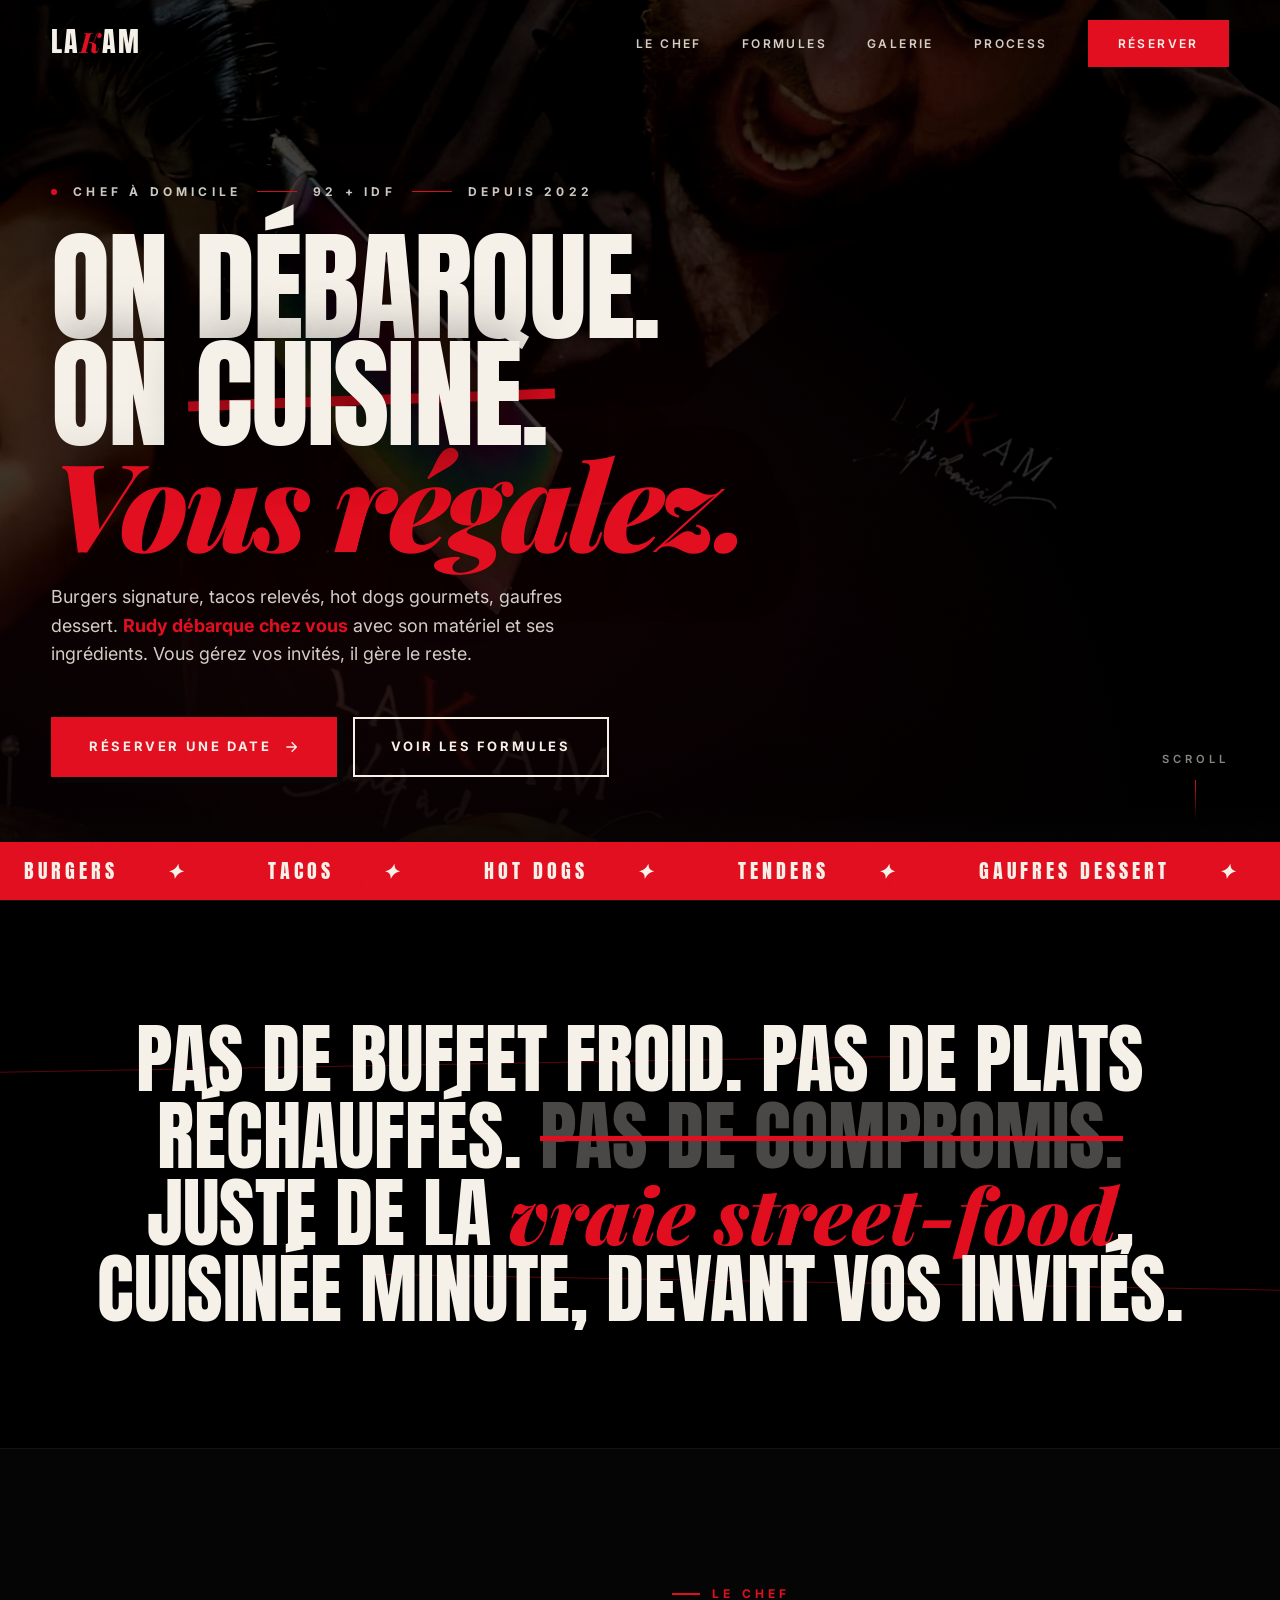
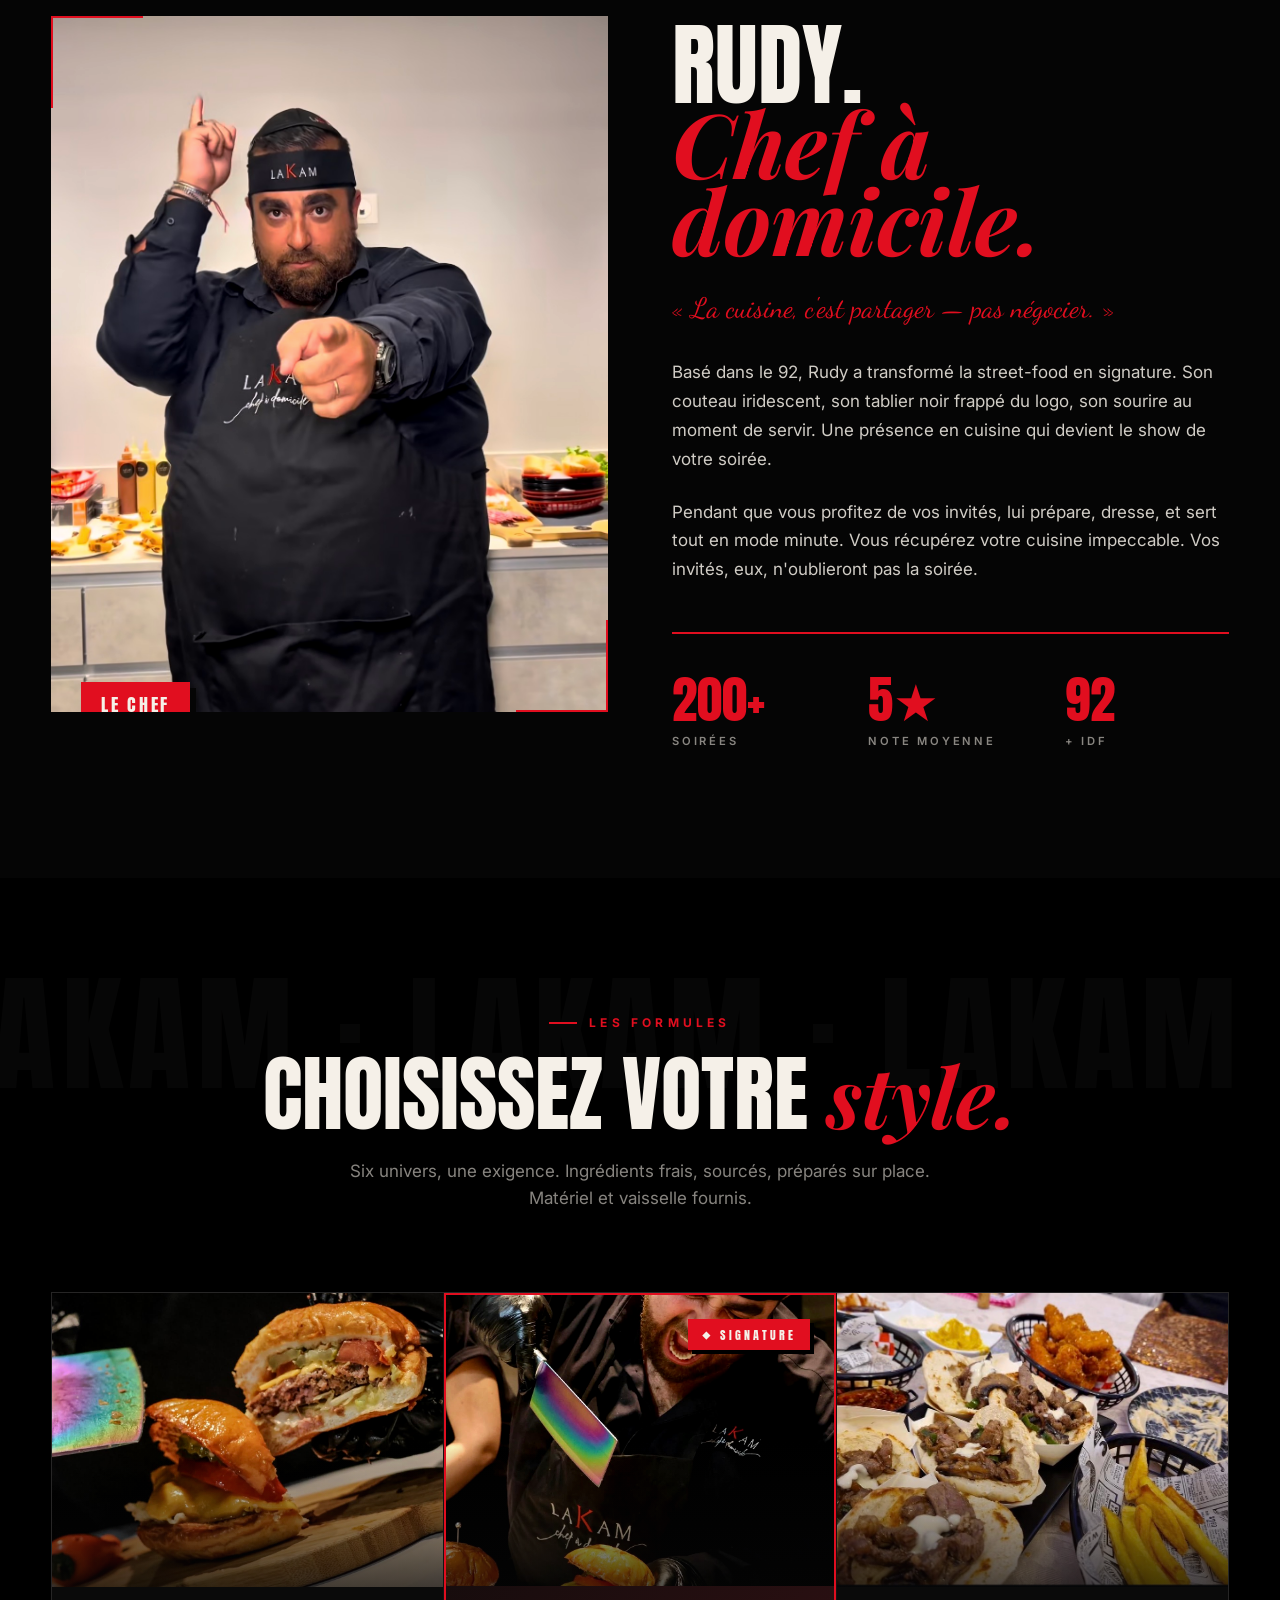
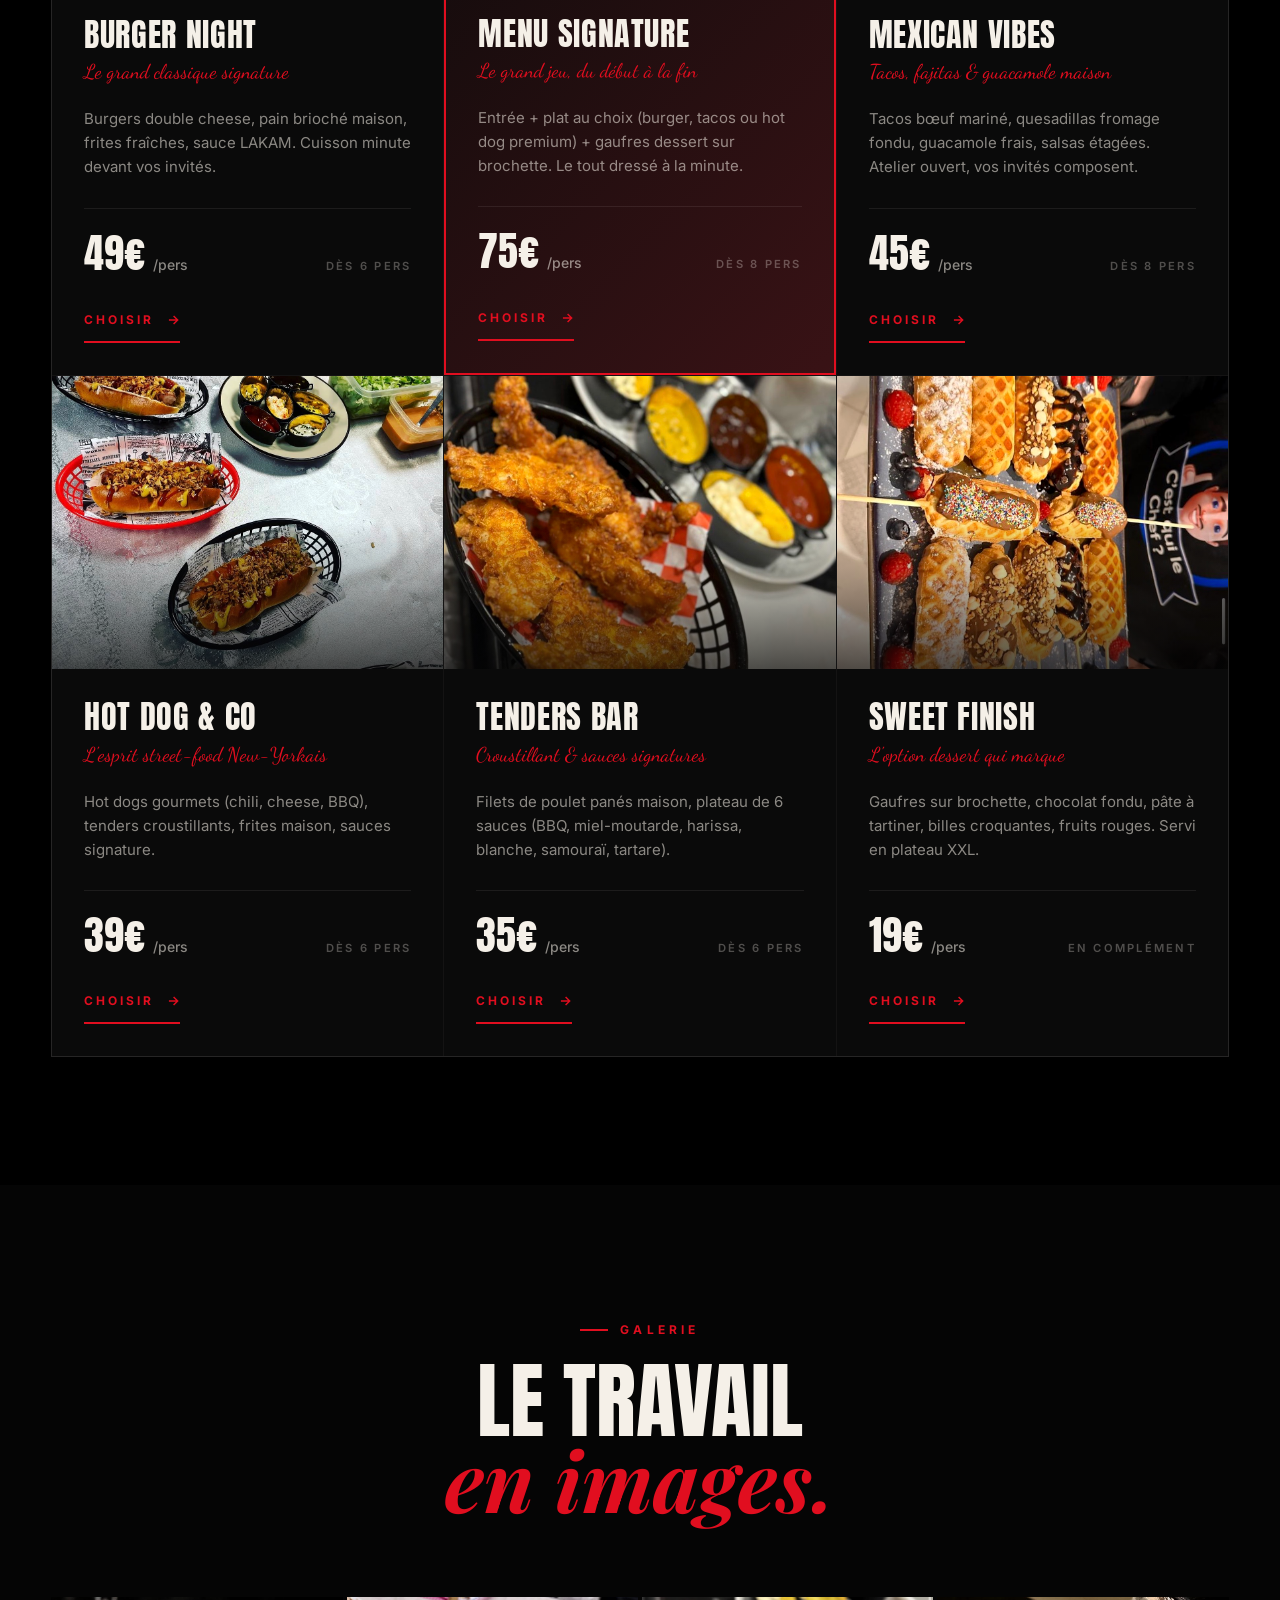
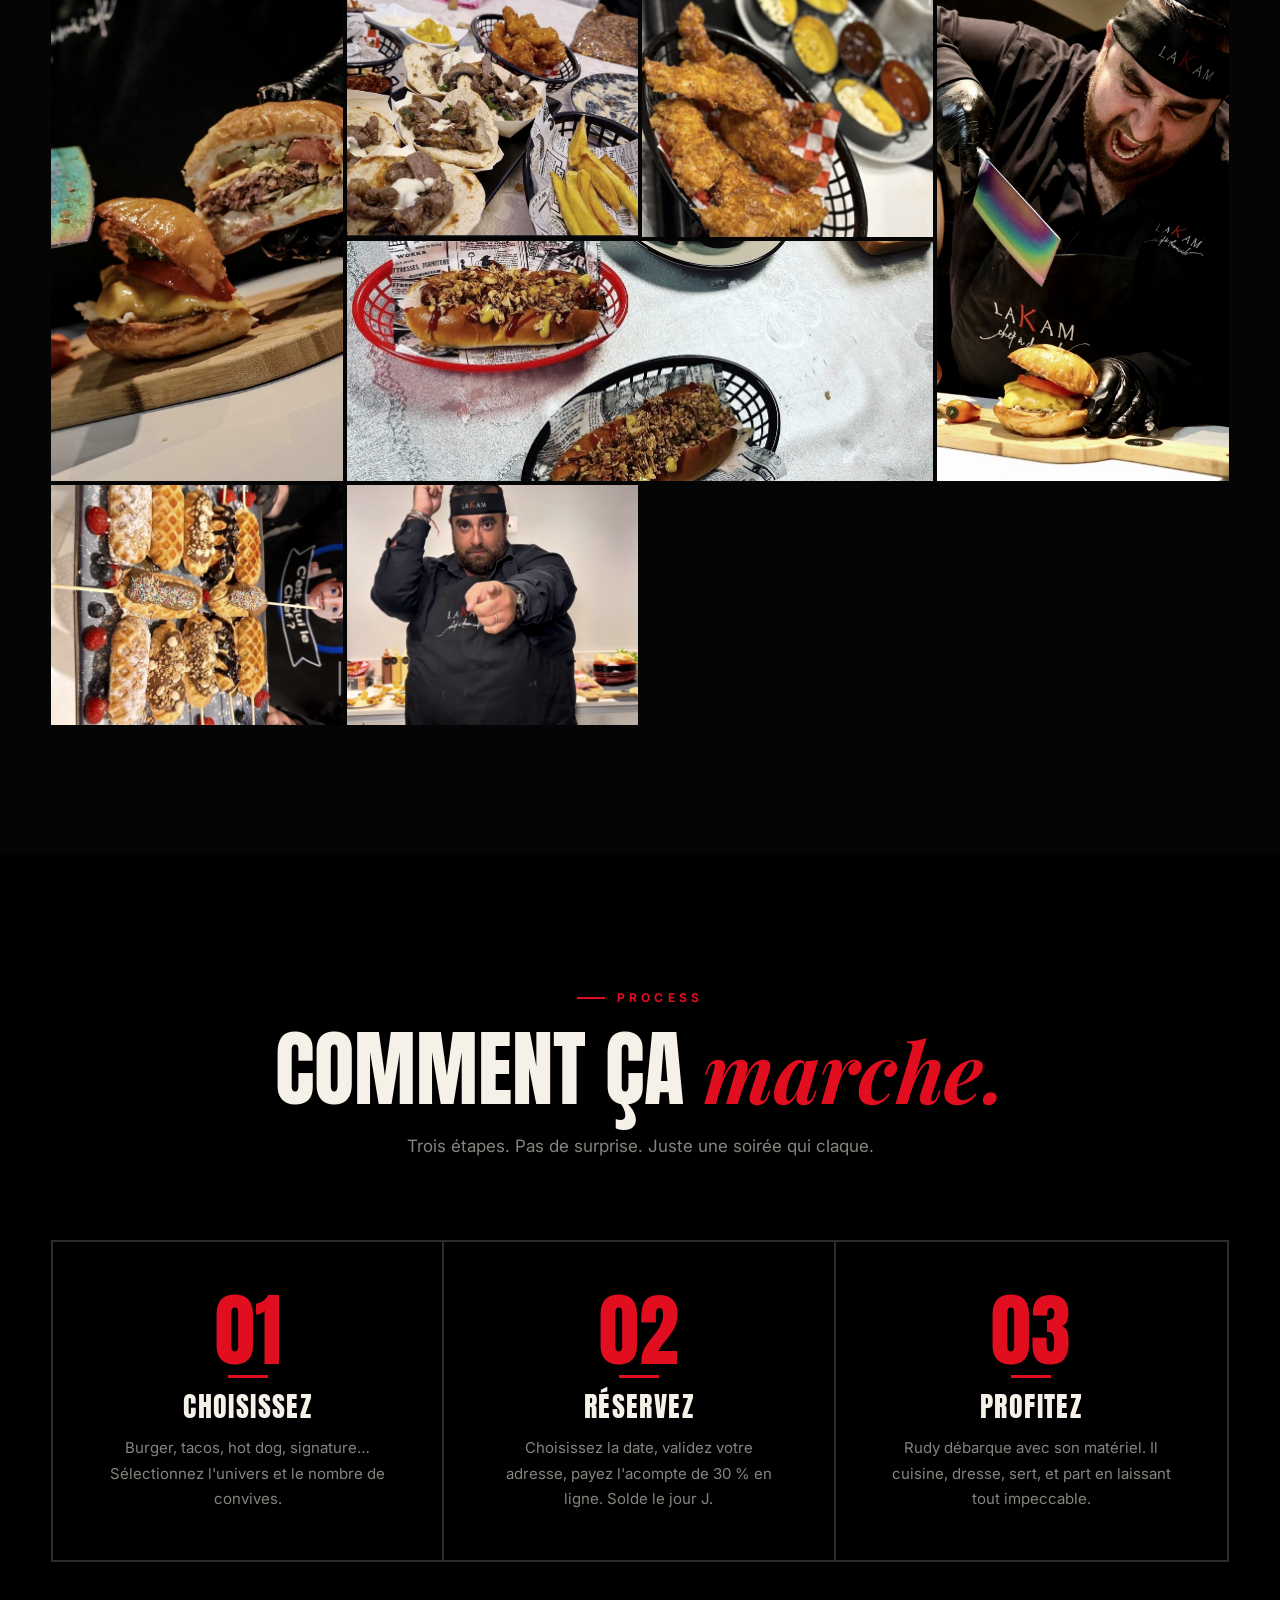
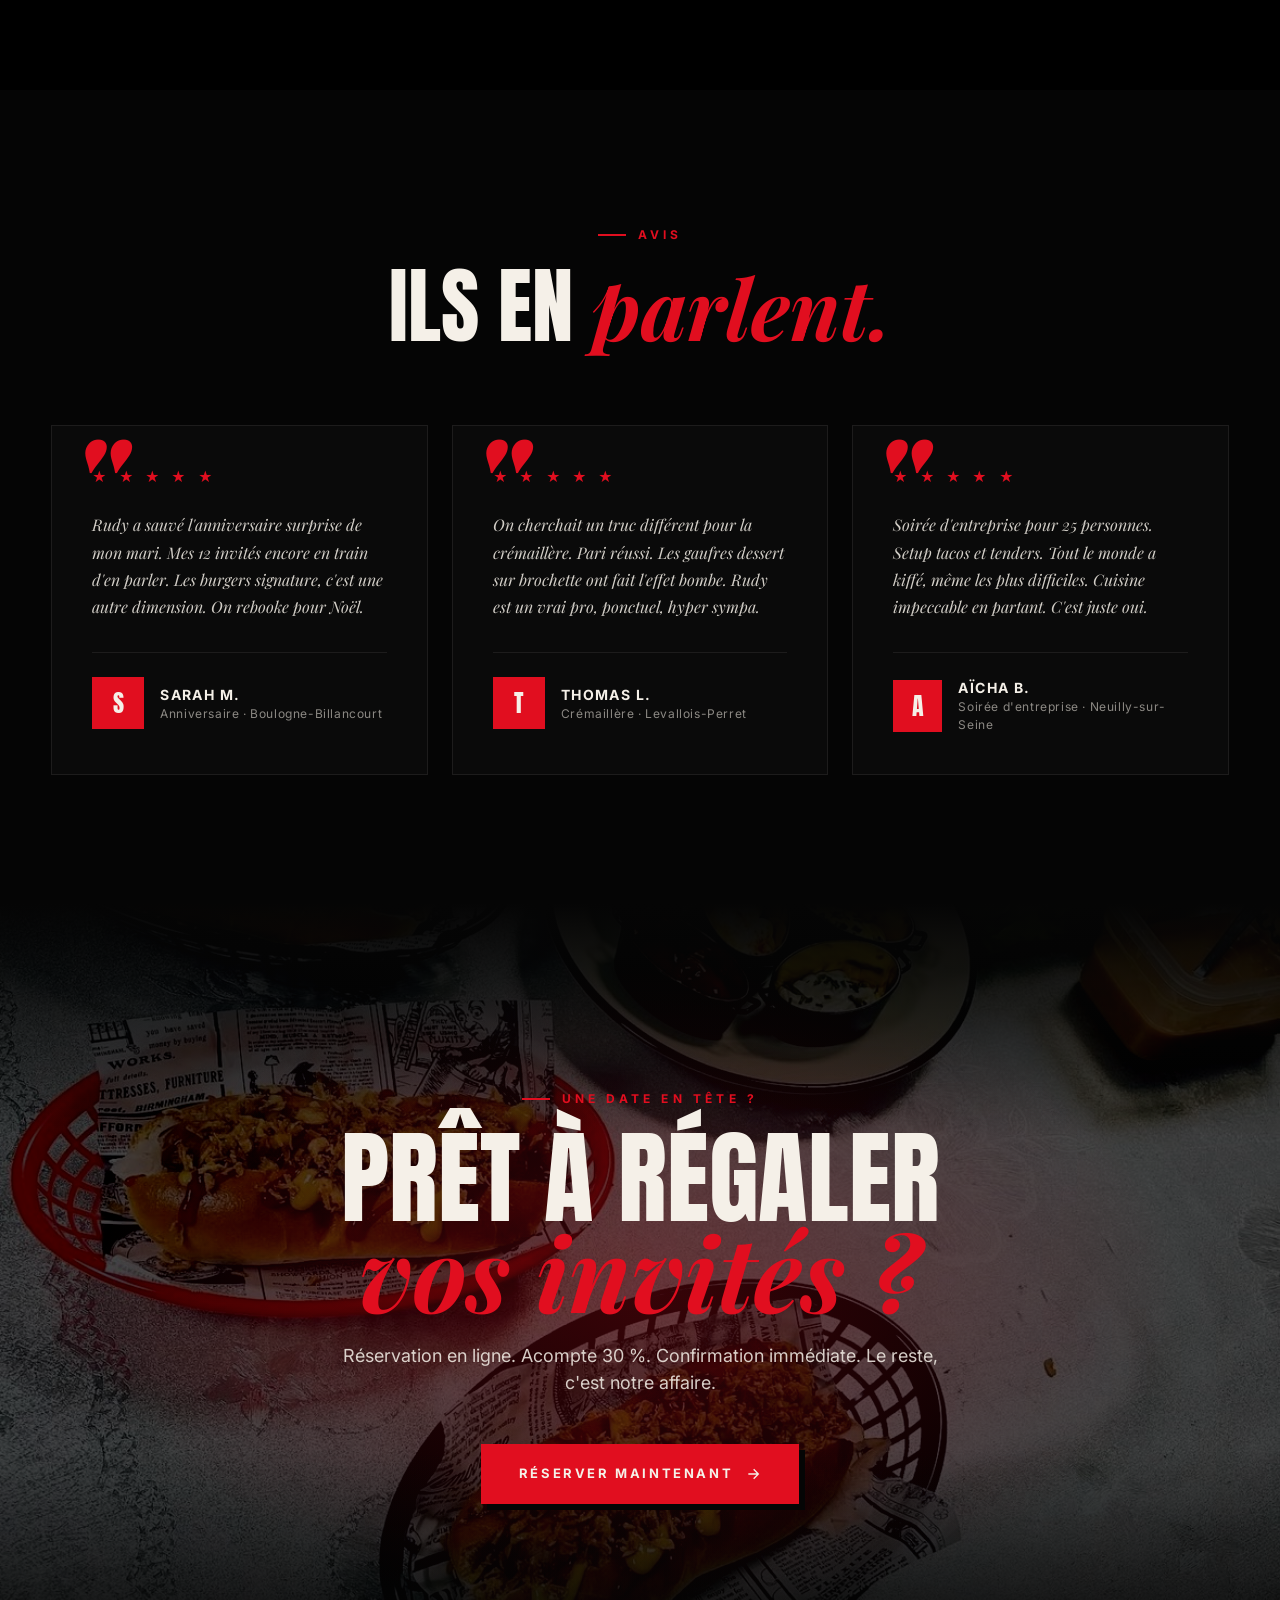
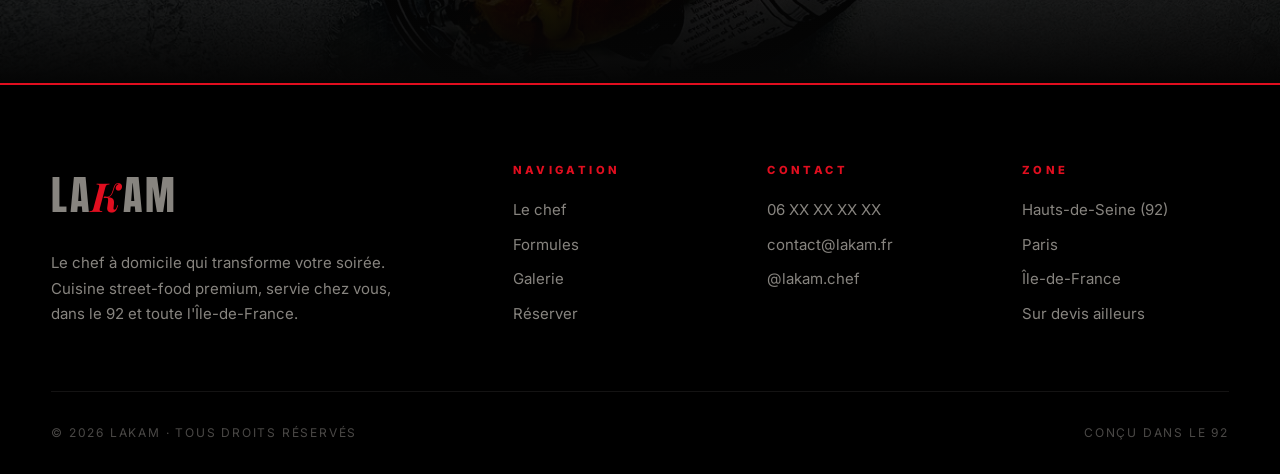
==== index.html @ 091f08a7 "Initial commit: LAKAM site preview" ====
<!DOCTYPE html>
<html lang="fr">
<head>
  <meta charset="UTF-8" />
  <meta name="viewport" content="width=device-width, initial-scale=1.0" />
  <title>LAKAM — Chef à domicile · 92</title>
  <meta name="description" content="LAKAM. Le chef à domicile qui transforme votre soirée. Cuisine street-food premium servie chez vous, dans le 92." />
  <meta property="og:title" content="LAKAM — Chef à domicile" />
  <meta property="og:description" content="Cuisine street-food premium servie chez vous." />
  <meta property="og:image" content="images/chef-action.jpg" />
  <link rel="icon" type="image/jpeg" href="images/logo.jpg" />
  <link rel="stylesheet" href="styles.css" />
</head>
<body>

  <!-- ============ Navbar ============ -->
  <nav class="navbar" id="navbar">
    <div class="container nav-inner">
      <a href="#" class="nav-logo">la<span class="k">K</span>am</a>
      <ul class="nav-links" id="navLinks">
        <li><a href="#about">Le chef</a></li>
        <li><a href="#formules">Formules</a></li>
        <li><a href="#gallery">Galerie</a></li>
        <li><a href="#steps">Process</a></li>
        <li><a href="reserver.html" class="nav-cta">Réserver</a></li>
      </ul>
      <button class="menu-toggle" id="menuToggle" aria-label="Menu">
        <span></span><span></span><span></span>
      </button>
    </div>
  </nav>

  <!-- ============ Hero ============ -->
  <section class="hero">
    <div class="hero-bg">
      <img src="images/chef-action.jpg" alt="Chef Rudy" />
    </div>
    <div class="container">
      <div class="hero-content">
        <div class="hero-meta">
          <span class="dot"></span>
          <span>Chef à domicile</span>
          <span class="hero-meta-divider"></span>
          <span>92 + IDF</span>
          <span class="hero-meta-divider"></span>
          <span>Depuis 2022</span>
        </div>
        <h1>
          <span class="line">On débarque.</span>
          <span class="line">On <span class="strike">cuisine.</span></span>
          <span class="line"><span class="accent">Vous régalez.</span></span>
        </h1>
        <p>Burgers signature, tacos relevés, hot dogs gourmets, gaufres dessert. <strong>Rudy débarque chez vous</strong> avec son matériel et ses ingrédients. Vous gérez vos invités, il gère le reste.</p>
        <div class="hero-ctas">
          <a href="reserver.html" class="btn btn-primary">
            Réserver une date
            <svg viewBox="0 0 24 24" fill="none" stroke="currentColor" stroke-width="2"><path d="M5 12h14M13 5l7 7-7 7"/></svg>
          </a>
          <a href="#formules" class="btn btn-outline">Voir les formules</a>
        </div>
      </div>
    </div>
    <div class="hero-scroll">
      Scroll
      <div class="hero-scroll-line"></div>
    </div>
    <div class="marquee">
      <div class="marquee-track">
        <span>Burgers <span class="star">✦</span></span>
        <span>Tacos <span class="star">✦</span></span>
        <span>Hot Dogs <span class="star">✦</span></span>
        <span>Tenders <span class="star">✦</span></span>
        <span>Gaufres dessert <span class="star">✦</span></span>
        <span>Sur-mesure <span class="star">✦</span></span>
        <span>Burgers <span class="star">✦</span></span>
        <span>Tacos <span class="star">✦</span></span>
        <span>Hot Dogs <span class="star">✦</span></span>
        <span>Tenders <span class="star">✦</span></span>
        <span>Gaufres dessert <span class="star">✦</span></span>
        <span>Sur-mesure <span class="star">✦</span></span>
      </div>
    </div>
  </section>

  <!-- ============ Manifesto ============ -->
  <section class="manifesto">
    <div class="container">
      <p class="manifesto-text reveal">
        Pas de buffet froid. Pas de plats réchauffés. <span class="strike">Pas de compromis.</span><br />
        Juste de la <span class="red">vraie street-food</span>,<br />
        cuisinée minute, devant vos invités.
      </p>
    </div>
  </section>

  <!-- ============ About ============ -->
  <section class="about" id="about">
    <div class="container">
      <div class="about-grid">
        <div class="about-image reveal">
          <img src="images/chef-rudy.jpg" alt="Rudy, chef LAKAM" />
          <div class="about-tag">Le Chef</div>
        </div>
        <div class="about-content reveal reveal-delay-1">
          <span class="eyebrow">Le chef</span>
          <h2>Rudy.<br /><em class="italic">Chef à domicile.</em></h2>
          <span class="about-quote">« La cuisine, c'est partager — pas négocier. »</span>
          <p>Basé dans le 92, Rudy a transformé la street-food en signature. Son couteau iridescent, son tablier noir frappé du logo, son sourire au moment de servir. Une présence en cuisine qui devient le show de votre soirée.</p>
          <p>Pendant que vous profitez de vos invités, lui prépare, dresse, et sert tout en mode minute. Vous récupérez votre cuisine impeccable. Vos invités, eux, n'oublieront pas la soirée.</p>
          <div class="about-stats">
            <div>
              <div class="stat-num">200+</div>
              <div class="stat-label">Soirées</div>
            </div>
            <div>
              <div class="stat-num">5★</div>
              <div class="stat-label">Note moyenne</div>
            </div>
            <div>
              <div class="stat-num">92</div>
              <div class="stat-label">+ IDF</div>
            </div>
          </div>
        </div>
      </div>
    </div>
  </section>

  <!-- ============ Formules ============ -->
  <section class="formules" id="formules">
    <div class="container">
      <div class="formules-header reveal">
        <span class="eyebrow">Les formules</span>
        <h2 class="section-title">Choisissez votre <em class="italic">style.</em></h2>
        <p class="section-subtitle">Six univers, une exigence. Ingrédients frais, sourcés, préparés sur place. Matériel et vaisselle fournis.</p>
      </div>

      <div class="formules-grid">
        <article class="formule-card reveal">
          <div class="formule-image"><img src="images/burger.jpg" alt="Burger Night" /></div>
          <div class="formule-body">
            <h3 class="formule-name">Burger Night</h3>
            <span class="formule-tagline">Le grand classique signature</span>
            <p class="formule-desc">Burgers double cheese, pain brioché maison, frites fraîches, sauce LAKAM. Cuisson minute devant vos invités.</p>
            <div class="formule-meta">
              <div class="formule-price">49€<span>/pers</span></div>
              <div class="formule-min">Dès 6 pers</div>
            </div>
            <a href="reserver.html?formule=burger" class="formule-cta">
              Choisir
              <svg viewBox="0 0 24 24" fill="none" stroke="currentColor" stroke-width="2.5" width="14" height="14"><path d="M5 12h14M13 5l7 7-7 7"/></svg>
            </a>
          </div>
        </article>

        <article class="formule-card featured reveal reveal-delay-1">
          <div class="formule-image"><img src="images/chef-action.jpg" alt="Menu Signature" /></div>
          <div class="formule-body">
            <h3 class="formule-name">Menu Signature</h3>
            <span class="formule-tagline">Le grand jeu, du début à la fin</span>
            <p class="formule-desc">Entrée + plat au choix (burger, tacos ou hot dog premium) + gaufres dessert sur brochette. Le tout dressé à la minute.</p>
            <div class="formule-meta">
              <div class="formule-price">75€<span>/pers</span></div>
              <div class="formule-min">Dès 8 pers</div>
            </div>
            <a href="reserver.html?formule=signature" class="formule-cta">
              Choisir
              <svg viewBox="0 0 24 24" fill="none" stroke="currentColor" stroke-width="2.5" width="14" height="14"><path d="M5 12h14M13 5l7 7-7 7"/></svg>
            </a>
          </div>
        </article>

        <article class="formule-card reveal reveal-delay-2">
          <div class="formule-image"><img src="images/tacos.jpg" alt="Mexican Vibes" /></div>
          <div class="formule-body">
            <h3 class="formule-name">Mexican Vibes</h3>
            <span class="formule-tagline">Tacos, fajitas & guacamole maison</span>
            <p class="formule-desc">Tacos bœuf mariné, quesadillas fromage fondu, guacamole frais, salsas étagées. Atelier ouvert, vos invités composent.</p>
            <div class="formule-meta">
              <div class="formule-price">45€<span>/pers</span></div>
              <div class="formule-min">Dès 8 pers</div>
            </div>
            <a href="reserver.html?formule=mexican" class="formule-cta">
              Choisir
              <svg viewBox="0 0 24 24" fill="none" stroke="currentColor" stroke-width="2.5" width="14" height="14"><path d="M5 12h14M13 5l7 7-7 7"/></svg>
            </a>
          </div>
        </article>

        <article class="formule-card reveal">
          <div class="formule-image"><img src="images/hotdogs.jpg" alt="Hot Dog & Co" /></div>
          <div class="formule-body">
            <h3 class="formule-name">Hot Dog & Co</h3>
            <span class="formule-tagline">L'esprit street-food New-Yorkais</span>
            <p class="formule-desc">Hot dogs gourmets (chili, cheese, BBQ), tenders croustillants, frites maison, sauces signature.</p>
            <div class="formule-meta">
              <div class="formule-price">39€<span>/pers</span></div>
              <div class="formule-min">Dès 6 pers</div>
            </div>
            <a href="reserver.html?formule=hotdog" class="formule-cta">
              Choisir
              <svg viewBox="0 0 24 24" fill="none" stroke="currentColor" stroke-width="2.5" width="14" height="14"><path d="M5 12h14M13 5l7 7-7 7"/></svg>
            </a>
          </div>
        </article>

        <article class="formule-card reveal reveal-delay-1">
          <div class="formule-image"><img src="images/tenders.jpg" alt="Tenders Bar" /></div>
          <div class="formule-body">
            <h3 class="formule-name">Tenders Bar</h3>
            <span class="formule-tagline">Croustillant & sauces signatures</span>
            <p class="formule-desc">Filets de poulet panés maison, plateau de 6 sauces (BBQ, miel-moutarde, harissa, blanche, samouraï, tartare).</p>
            <div class="formule-meta">
              <div class="formule-price">35€<span>/pers</span></div>
              <div class="formule-min">Dès 6 pers</div>
            </div>
            <a href="reserver.html?formule=tenders" class="formule-cta">
              Choisir
              <svg viewBox="0 0 24 24" fill="none" stroke="currentColor" stroke-width="2.5" width="14" height="14"><path d="M5 12h14M13 5l7 7-7 7"/></svg>
            </a>
          </div>
        </article>

        <article class="formule-card reveal reveal-delay-2">
          <div class="formule-image"><img src="images/waffles.jpg" alt="Sweet Finish" /></div>
          <div class="formule-body">
            <h3 class="formule-name">Sweet Finish</h3>
            <span class="formule-tagline">L'option dessert qui marque</span>
            <p class="formule-desc">Gaufres sur brochette, chocolat fondu, pâte à tartiner, billes croquantes, fruits rouges. Servi en plateau XXL.</p>
            <div class="formule-meta">
              <div class="formule-price">19€<span>/pers</span></div>
              <div class="formule-min">En complément</div>
            </div>
            <a href="reserver.html?formule=sweet" class="formule-cta">
              Choisir
              <svg viewBox="0 0 24 24" fill="none" stroke="currentColor" stroke-width="2.5" width="14" height="14"><path d="M5 12h14M13 5l7 7-7 7"/></svg>
            </a>
          </div>
        </article>
      </div>
    </div>
  </section>

  <!-- ============ Gallery ============ -->
  <section class="gallery" id="gallery">
    <div class="container">
      <div class="formules-header reveal">
        <span class="eyebrow">Galerie</span>
        <h2 class="section-title">Le travail<br /><em class="italic">en images.</em></h2>
      </div>

      <div class="gallery-grid">
        <div class="gallery-item tall reveal" data-img="images/burger.jpg">
          <img src="images/burger.jpg" alt="Burger LAKAM" />
        </div>
        <div class="gallery-item reveal reveal-delay-1" data-img="images/tacos.jpg">
          <img src="images/tacos.jpg" alt="Tacos" />
        </div>
        <div class="gallery-item reveal reveal-delay-2" data-img="images/tenders.jpg">
          <img src="images/tenders.jpg" alt="Tenders" />
        </div>
        <div class="gallery-item tall reveal reveal-delay-3" data-img="images/chef-action.jpg">
          <img src="images/chef-action.jpg" alt="Chef en action" />
        </div>
        <div class="gallery-item wide reveal" data-img="images/hotdogs.jpg">
          <img src="images/hotdogs.jpg" alt="Hot dogs" />
        </div>
        <div class="gallery-item reveal reveal-delay-1" data-img="images/waffles.jpg">
          <img src="images/waffles.jpg" alt="Gaufres dessert" />
        </div>
        <div class="gallery-item reveal reveal-delay-2" data-img="images/chef-rudy.jpg">
          <img src="images/chef-rudy.jpg" alt="Rudy" />
        </div>
      </div>
    </div>
  </section>

  <!-- ============ Process ============ -->
  <section class="steps" id="steps">
    <div class="container">
      <div class="formules-header reveal" style="text-align:center;">
        <span class="eyebrow">Process</span>
        <h2 class="section-title">Comment ça <em class="italic">marche.</em></h2>
        <p class="section-subtitle" style="margin-left:auto; margin-right:auto;">Trois étapes. Pas de surprise. Juste une soirée qui claque.</p>
      </div>

      <div class="steps-grid">
        <div class="step reveal">
          <div class="step-num">01</div>
          <h3>Choisissez</h3>
          <p>Burger, tacos, hot dog, signature… Sélectionnez l'univers et le nombre de convives.</p>
        </div>
        <div class="step reveal reveal-delay-1">
          <div class="step-num">02</div>
          <h3>Réservez</h3>
          <p>Choisissez la date, validez votre adresse, payez l'acompte de 30 % en ligne. Solde le jour J.</p>
        </div>
        <div class="step reveal reveal-delay-2">
          <div class="step-num">03</div>
          <h3>Profitez</h3>
          <p>Rudy débarque avec son matériel. Il cuisine, dresse, sert, et part en laissant tout impeccable.</p>
        </div>
      </div>
    </div>
  </section>

  <!-- ============ Testimonials ============ -->
  <section class="testimonials">
    <div class="container">
      <div class="formules-header reveal" style="text-align:center;">
        <span class="eyebrow">Avis</span>
        <h2 class="section-title">Ils en <em class="italic">parlent.</em></h2>
      </div>

      <div class="testimonials-grid">
        <article class="testimonial reveal">
          <div class="testimonial-stars">★ ★ ★ ★ ★</div>
          <p class="testimonial-text">Rudy a sauvé l'anniversaire surprise de mon mari. Mes 12 invités encore en train d'en parler. Les burgers signature, c'est une autre dimension. On rebooke pour Noël.</p>
          <div class="testimonial-author">
            <div class="author-avatar">S</div>
            <div>
              <div class="author-name">Sarah M.</div>
              <div class="author-meta">Anniversaire · Boulogne-Billancourt</div>
            </div>
          </div>
        </article>

        <article class="testimonial reveal reveal-delay-1">
          <div class="testimonial-stars">★ ★ ★ ★ ★</div>
          <p class="testimonial-text">On cherchait un truc différent pour la crémaillère. Pari réussi. Les gaufres dessert sur brochette ont fait l'effet bombe. Rudy est un vrai pro, ponctuel, hyper sympa.</p>
          <div class="testimonial-author">
            <div class="author-avatar">T</div>
            <div>
              <div class="author-name">Thomas L.</div>
              <div class="author-meta">Crémaillère · Levallois-Perret</div>
            </div>
          </div>
        </article>

        <article class="testimonial reveal reveal-delay-2">
          <div class="testimonial-stars">★ ★ ★ ★ ★</div>
          <p class="testimonial-text">Soirée d'entreprise pour 25 personnes. Setup tacos et tenders. Tout le monde a kiffé, même les plus difficiles. Cuisine impeccable en partant. C'est juste oui.</p>
          <div class="testimonial-author">
            <div class="author-avatar">A</div>
            <div>
              <div class="author-name">Aïcha B.</div>
              <div class="author-meta">Soirée d'entreprise · Neuilly-sur-Seine</div>
            </div>
          </div>
        </article>
      </div>
    </div>
  </section>

  <!-- ============ CTA banner ============ -->
  <section class="cta-banner">
    <div class="cta-bg"><img src="images/hotdogs.jpg" alt="" /></div>
    <div class="container cta-content reveal">
      <span class="eyebrow">Une date en tête ?</span>
      <h2>Prêt à régaler<br /><em class="italic">vos invités ?</em></h2>
      <p>Réservation en ligne. Acompte 30 %. Confirmation immédiate. Le reste, c'est notre affaire.</p>
      <a href="reserver.html" class="btn btn-primary">
        Réserver maintenant
        <svg viewBox="0 0 24 24" fill="none" stroke="currentColor" stroke-width="2"><path d="M5 12h14M13 5l7 7-7 7"/></svg>
      </a>
    </div>
  </section>

  <!-- ============ Footer ============ -->
  <footer class="footer" id="contact">
    <div class="container">
      <div class="footer-grid">
        <div class="footer-brand">
          <a href="#" class="nav-logo">la<span class="k">K</span>am</a>
          <p>Le chef à domicile qui transforme votre soirée. Cuisine street-food premium, servie chez vous, dans le 92 et toute l'Île-de-France.</p>
        </div>
        <div>
          <h4>Navigation</h4>
          <ul>
            <li><a href="#about">Le chef</a></li>
            <li><a href="#formules">Formules</a></li>
            <li><a href="#gallery">Galerie</a></li>
            <li><a href="reserver.html">Réserver</a></li>
          </ul>
        </div>
        <div>
          <h4>Contact</h4>
          <ul>
            <li><a href="tel:+33600000000">06 XX XX XX XX</a></li>
            <li><a href="mailto:contact@lakam.fr">contact@lakam.fr</a></li>
            <li><a href="https://instagram.com" target="_blank" rel="noopener">@lakam.chef</a></li>
          </ul>
        </div>
        <div>
          <h4>Zone</h4>
          <ul>
            <li>Hauts-de-Seine (92)</li>
            <li>Paris</li>
            <li>Île-de-France</li>
            <li>Sur devis ailleurs</li>
          </ul>
        </div>
      </div>
      <div class="footer-bottom">
        <div>© 2026 LAKAM · Tous droits réservés</div>
        <div>Conçu dans le 92</div>
      </div>
    </div>
  </footer>

  <div class="lightbox" id="lightbox">
    <button class="lightbox-close" id="lightboxClose" aria-label="Fermer">×</button>
    <img id="lightboxImg" src="" alt="" />
  </div>

  <script src="main.js"></script>
</body>
</html>
---- styles.css ----
/* ============================================
   LAKAM — Chef à domicile
   v2 — Agressive édition
   ============================================ */

@import url('https://fonts.googleapis.com/css2?family=Anton&family=Archivo+Black&family=Playfair+Display:ital,wght@0,400;0,600;0,700;0,900;1,400;1,700&family=Inter:wght@300;400;500;600;700;800&family=Dancing+Script:wght@600;700&display=swap');

:root {
  --black: #050505;
  --black-deep: #000000;
  --black-soft: #0F0F0F;
  --black-card: #0A0A0A;

  --red: #E10E1F;
  --red-bright: #FF1A2E;
  --red-deep: #8E0A14;
  --red-glow: rgba(225, 14, 31, 0.55);

  --white: #F5F0E8;
  --white-soft: rgba(245, 240, 232, 0.85);
  --white-dim: rgba(245, 240, 232, 0.55);
  --white-faint: rgba(245, 240, 232, 0.3);
  --border: rgba(245, 240, 232, 0.08);
  --border-strong: rgba(245, 240, 232, 0.18);

  --font-display: 'Anton', 'Bebas Neue', Impact, sans-serif;
  --font-heavy: 'Archivo Black', sans-serif;
  --font-serif: 'Playfair Display', Georgia, serif;
  --font-sans: 'Inter', -apple-system, BlinkMacSystemFont, sans-serif;
  --font-script: 'Dancing Script', cursive;

  --container: 1440px;
  --section-py: clamp(80px, 10vw, 160px);

  --ease: cubic-bezier(0.22, 1, 0.36, 1);
  --ease-smooth: cubic-bezier(0.65, 0, 0.35, 1);
  --ease-brutal: cubic-bezier(0.85, 0, 0.15, 1);
}

* { margin: 0; padding: 0; box-sizing: border-box; }

html {
  scroll-behavior: smooth;
  -webkit-font-smoothing: antialiased;
  -moz-osx-font-smoothing: grayscale;
}

body {
  font-family: var(--font-sans);
  background: var(--black);
  color: var(--white);
  line-height: 1.5;
  overflow-x: hidden;
  font-weight: 400;
  position: relative;
}

/* ====== Grain texture overlay ====== */
body::before {
  content: '';
  position: fixed;
  inset: 0;
  pointer-events: none;
  z-index: 9998;
  opacity: 0.06;
  mix-blend-mode: overlay;
  background-image: url("data:image/svg+xml,%3Csvg viewBox='0 0 200 200' xmlns='http://www.w3.org/2000/svg'%3E%3Cfilter id='n'%3E%3CfeTurbulence type='fractalNoise' baseFrequency='0.92' numOctaves='3' stitchTiles='stitch'/%3E%3C/filter%3E%3Crect width='100%25' height='100%25' filter='url(%23n)'/%3E%3C/svg%3E");
}

img { max-width: 100%; display: block; }
a { color: inherit; text-decoration: none; }
button { font-family: inherit; cursor: pointer; border: none; background: none; color: inherit; }
input, textarea, select { font-family: inherit; font-size: inherit; }

::selection { background: var(--red); color: var(--white); }

/* ============ Container ============ */
.container {
  width: 100%;
  max-width: var(--container);
  margin: 0 auto;
  padding: 0 clamp(20px, 4vw, 56px);
}

/* ============ Typography ============ */
h1, h2, h3, h4 {
  font-family: var(--font-display);
  font-weight: 400;
  line-height: 0.9;
  letter-spacing: 0;
  text-transform: uppercase;
}

.eyebrow {
  font-family: var(--font-sans);
  font-size: 0.75rem;
  font-weight: 700;
  letter-spacing: 0.35em;
  text-transform: uppercase;
  color: var(--red);
  margin-bottom: 1.5rem;
  display: inline-flex;
  align-items: center;
  gap: 0.75rem;
}

.eyebrow::before {
  content: '';
  width: 28px;
  height: 2px;
  background: var(--red);
}

.script {
  font-family: var(--font-script);
  font-weight: 700;
  font-style: italic;
  text-transform: none;
  letter-spacing: -0.02em;
}

.section-title {
  font-size: clamp(2.75rem, 6.5vw, 6.5rem);
  margin-bottom: 1.5rem;
  font-family: var(--font-display);
  line-height: 0.92;
}

.section-title em.script {
  color: var(--red);
  font-style: italic;
  font-family: var(--font-serif);
  font-weight: 700;
}

.section-subtitle {
  font-size: 1.0625rem;
  color: var(--white-dim);
  max-width: 580px;
  margin-bottom: 4rem;
  line-height: 1.6;
}

.text-red { color: var(--red); }

em.italic {
  font-family: var(--font-serif);
  font-style: italic;
  font-weight: 700;
  color: var(--red);
  text-transform: none;
}

/* ============ Buttons ============ */
.btn {
  display: inline-flex;
  align-items: center;
  justify-content: center;
  gap: 0.75rem;
  padding: 1.15rem 2.25rem;
  font-family: var(--font-sans);
  font-size: 0.8125rem;
  font-weight: 700;
  letter-spacing: 0.2em;
  text-transform: uppercase;
  border-radius: 0;
  transition: all 0.3s var(--ease-brutal);
  position: relative;
  overflow: hidden;
  border: 2px solid transparent;
}

.btn-primary {
  background: var(--red);
  color: var(--white);
  border-color: var(--red);
  box-shadow: 6px 6px 0 var(--black);
}

.btn-primary::before {
  content: '';
  position: absolute;
  inset: 0;
  background: var(--red-bright);
  transform: translateY(100%);
  transition: transform 0.3s var(--ease-brutal);
  z-index: 0;
}

.btn-primary:hover::before { transform: translateY(0); }
.btn-primary > * { position: relative; z-index: 1; }

.btn-primary:hover {
  transform: translate(-2px, -2px);
  box-shadow: 8px 8px 0 var(--red-deep);
}

.btn-outline {
  border-color: var(--white);
  color: var(--white);
  background: transparent;
}

.btn-outline:hover {
  background: var(--white);
  color: var(--black);
}

.btn svg { width: 16px; height: 16px; transition: transform 0.3s var(--ease); }
.btn:hover svg { transform: translateX(6px); }

/* ============ Navbar ============ */
.navbar {
  position: fixed;
  top: 0; left: 0; right: 0;
  z-index: 1000;
  padding: 1.25rem 0;
  transition: all 0.4s var(--ease);
  border-bottom: 1px solid transparent;
}

.navbar.scrolled {
  background: rgba(5, 5, 5, 0.92);
  backdrop-filter: blur(20px);
  padding: 0.875rem 0;
  border-bottom-color: var(--border);
}

.nav-inner {
  display: flex;
  align-items: center;
  justify-content: space-between;
}

.nav-logo {
  font-family: var(--font-display);
  font-size: 1.75rem;
  font-weight: 400;
  letter-spacing: 0.06em;
  text-transform: uppercase;
}

.nav-logo .k { color: var(--red); font-style: italic; font-family: var(--font-serif); font-weight: 700; }

.nav-links {
  display: flex;
  align-items: center;
  gap: 2.5rem;
  list-style: none;
}

.nav-links a {
  font-size: 0.75rem;
  font-weight: 600;
  letter-spacing: 0.2em;
  text-transform: uppercase;
  color: var(--white-soft);
  transition: color 0.2s ease;
  position: relative;
  padding: 0.25rem 0;
}

.nav-links a:hover { color: var(--red); }

.nav-links a:not(.nav-cta)::after {
  content: '';
  position: absolute;
  left: 0;
  bottom: -2px;
  width: 0;
  height: 2px;
  background: var(--red);
  transition: width 0.3s var(--ease-brutal);
}

.nav-links a:not(.nav-cta):hover::after { width: 100%; }

.nav-cta {
  padding: 0.875rem 1.75rem !important;
  background: var(--red);
  color: var(--white) !important;
  font-size: 0.75rem !important;
  letter-spacing: 0.2em;
  border: 2px solid var(--red);
  transition: all 0.3s var(--ease-brutal);
}

.nav-cta:hover {
  background: var(--white);
  color: var(--black) !important;
  border-color: var(--white);
}

.menu-toggle {
  display: none;
  flex-direction: column;
  gap: 5px;
  z-index: 1001;
}

.menu-toggle span {
  width: 28px; height: 2px;
  background: var(--white);
  transition: all 0.3s var(--ease);
}

.menu-toggle.open span:nth-child(1) { transform: rotate(45deg) translate(5px, 5px); }
.menu-toggle.open span:nth-child(2) { opacity: 0; }
.menu-toggle.open span:nth-child(3) { transform: rotate(-45deg) translate(7px, -7px); }

@media (max-width: 900px) {
  .nav-links {
    position: fixed;
    inset: 0;
    background: var(--black-deep);
    flex-direction: column;
    justify-content: center;
    align-items: center;
    gap: 2.5rem;
    transform: translateX(100%);
    transition: transform 0.4s var(--ease-brutal);
  }
  .nav-links.open { transform: translateX(0); }
  .nav-links a { font-size: 1.5rem; font-family: var(--font-display); letter-spacing: 0.1em; }
  .menu-toggle { display: flex; }
  .nav-cta { font-size: 1rem !important; padding: 1rem 2rem !important; }
}

/* ============ Hero ============ */
.hero {
  min-height: 100vh;
  position: relative;
  display: flex;
  align-items: center;
  overflow: hidden;
  padding: 120px 0 60px;
}

.hero-bg {
  position: absolute;
  inset: 0;
  z-index: 0;
}

.hero-bg img {
  width: 100%;
  height: 100%;
  object-fit: cover;
  filter: brightness(0.45) contrast(1.15) saturate(0.9);
  transform: scale(1.05);
  animation: heroZoom 24s ease-in-out infinite alternate;
}

@keyframes heroZoom {
  from { transform: scale(1.05); }
  to   { transform: scale(1.18); }
}

.hero-bg::after {
  content: '';
  position: absolute;
  inset: 0;
  background:
    linear-gradient(180deg, rgba(0,0,0,0.5) 0%, rgba(0,0,0,0.35) 40%, rgba(0,0,0,0.85) 90%, var(--black) 100%),
    radial-gradient(ellipse at 30% 100%, rgba(225, 14, 31, 0.25) 0%, transparent 60%);
}

.hero-content {
  position: relative;
  z-index: 2;
  width: 100%;
}

.hero-meta {
  display: flex;
  align-items: center;
  gap: 1rem;
  font-size: 0.75rem;
  font-weight: 700;
  letter-spacing: 0.35em;
  text-transform: uppercase;
  color: var(--white-soft);
  margin-bottom: 2rem;
}

.hero-meta-divider {
  width: 40px;
  height: 1px;
  background: var(--red);
}

.hero-meta .dot {
  width: 6px; height: 6px;
  background: var(--red);
  border-radius: 50%;
  animation: pulse 1.6s ease-in-out infinite;
}

@keyframes pulse {
  0%, 100% { opacity: 1; box-shadow: 0 0 0 0 var(--red-glow); }
  50% { opacity: 0.5; box-shadow: 0 0 0 8px transparent; }
}

.hero h1 {
  font-size: clamp(3rem, 9.5vw, 9rem);
  line-height: 0.88;
  margin-bottom: 1.75rem;
  font-family: var(--font-display);
  font-weight: 400;
  letter-spacing: -0.015em;
  text-shadow: 0 4px 60px rgba(0,0,0,0.6);
  max-width: 100%;
  overflow-wrap: break-word;
}

.hero h1 .line { display: block; }

.hero h1 .accent {
  color: var(--red);
  font-family: var(--font-serif);
  font-style: italic;
  font-weight: 900;
  letter-spacing: -0.03em;
  text-transform: none;
}

.hero h1 .strike {
  position: relative;
  display: inline-block;
}

.hero h1 .strike::after {
  content: '';
  position: absolute;
  left: -2%;
  right: -2%;
  top: 52%;
  height: clamp(6px, 0.8vw, 14px);
  background: var(--red);
  transform: rotate(-2deg);
  z-index: -1;
}

.hero p {
  font-size: clamp(1rem, 1.4vw, 1.25rem);
  color: var(--white-soft);
  margin-bottom: 3rem;
  max-width: 540px;
  line-height: 1.6;
}

.hero p strong { color: var(--red); font-weight: 700; }

.hero-ctas {
  display: flex;
  gap: 1rem;
  flex-wrap: wrap;
}

/* Marquee */
.marquee {
  position: absolute;
  bottom: 0;
  left: 0;
  right: 0;
  z-index: 3;
  background: var(--red);
  padding: 0.75rem 0;
  border-top: 2px solid var(--red);
  border-bottom: 2px solid var(--red);
  overflow: hidden;
  white-space: nowrap;
}

.marquee-track {
  display: inline-block;
  animation: marqueeScroll 28s linear infinite;
  font-family: var(--font-display);
  font-size: 1.25rem;
  letter-spacing: 0.2em;
  color: var(--white);
  text-transform: uppercase;
}

.marquee-track span {
  margin: 0 1.5rem;
  display: inline-flex;
  align-items: center;
  gap: 1.5rem;
}

.marquee-track .star {
  color: var(--white);
  font-family: var(--font-serif);
  font-style: italic;
  font-weight: 900;
}

@keyframes marqueeScroll {
  from { transform: translateX(0); }
  to   { transform: translateX(-50%); }
}

.hero-scroll {
  position: absolute;
  bottom: 80px;
  right: clamp(20px, 4vw, 56px);
  z-index: 2;
  font-size: 0.7rem;
  letter-spacing: 0.35em;
  text-transform: uppercase;
  color: var(--white-dim);
  display: flex;
  flex-direction: column;
  align-items: center;
  gap: 0.75rem;
  font-weight: 600;
}

.hero-scroll-line {
  width: 1px; height: 40px;
  background: linear-gradient(to bottom, var(--red), transparent);
  animation: scrollPulse 2s ease-in-out infinite;
}

@keyframes scrollPulse {
  0%, 100% { transform: scaleY(1); opacity: 1; }
  50% { transform: scaleY(0.5); opacity: 0.4; }
}

@media (max-width: 700px) {
  .hero-scroll { display: none; }
}

/* ============ Manifesto strip ============ */
.manifesto {
  background: var(--black-deep);
  border-top: 1px solid var(--border);
  border-bottom: 1px solid var(--border);
  padding: clamp(60px, 10vw, 120px) 0;
  position: relative;
  overflow: hidden;
}

.manifesto::before, .manifesto::after {
  content: '';
  position: absolute;
  width: 80%;
  height: 1px;
  background: var(--red);
  opacity: 0.4;
}
.manifesto::before { top: 30%; left: -10%; transform: rotate(-1deg); }
.manifesto::after  { bottom: 30%; right: -10%; transform: rotate(1deg); }

.manifesto-text {
  font-family: var(--font-display);
  font-size: clamp(2rem, 6vw, 5.5rem);
  line-height: 1;
  text-align: center;
  text-transform: uppercase;
  max-width: 1200px;
  margin: 0 auto;
  position: relative;
  z-index: 1;
}

.manifesto-text .red { color: var(--red); font-family: var(--font-serif); font-style: italic; font-weight: 900; text-transform: none; }
.manifesto-text .strike { text-decoration: line-through; text-decoration-color: var(--red); text-decoration-thickness: clamp(3px, 0.4vw, 6px); color: var(--white-faint); }

/* ============ About ============ */
.about {
  padding: var(--section-py) 0;
  position: relative;
}

.about-grid {
  display: grid;
  grid-template-columns: 1fr 1fr;
  gap: clamp(2rem, 5vw, 6rem);
  align-items: center;
}

.about-image {
  position: relative;
  aspect-ratio: 4/5;
  overflow: hidden;
}

.about-image img {
  width: 100%;
  height: 100%;
  object-fit: cover;
  transition: transform 1.2s var(--ease), filter 0.6s ease;
  filter: contrast(1.05) saturate(0.95);
}

.about-image:hover img { transform: scale(1.05); }

.about-image::before {
  content: '';
  position: absolute;
  top: -2px;
  left: -2px;
  width: 90px;
  height: 90px;
  border-top: 4px solid var(--red);
  border-left: 4px solid var(--red);
  z-index: 2;
}

.about-image::after {
  content: '';
  position: absolute;
  bottom: -2px;
  right: -2px;
  width: 90px;
  height: 90px;
  border-bottom: 4px solid var(--red);
  border-right: 4px solid var(--red);
  z-index: 2;
}

.about-tag {
  position: absolute;
  bottom: -16px;
  left: 30px;
  background: var(--red);
  color: var(--white);
  padding: 0.6rem 1.25rem;
  font-family: var(--font-display);
  font-size: 1.125rem;
  letter-spacing: 0.15em;
  text-transform: uppercase;
  z-index: 3;
  box-shadow: 6px 6px 0 var(--black);
}

.about h2 {
  font-size: clamp(3rem, 7vw, 6rem);
  margin-bottom: 2rem;
  line-height: 0.85;
}

.about-quote {
  font-family: var(--font-script);
  font-size: 1.75rem;
  color: var(--red);
  margin-bottom: 2rem;
  display: block;
  line-height: 1.3;
}

.about p {
  color: var(--white-soft);
  margin-bottom: 1.5rem;
  font-size: 1.0625rem;
  line-height: 1.7;
}

.about-stats {
  display: grid;
  grid-template-columns: repeat(3, 1fr);
  gap: 2rem;
  margin-top: 3rem;
  padding-top: 2.5rem;
  border-top: 2px solid var(--red);
}

.stat-num {
  font-family: var(--font-display);
  font-size: clamp(2.25rem, 4vw, 3.25rem);
  color: var(--red);
  line-height: 1;
  margin-bottom: 0.5rem;
  font-weight: 400;
}

.stat-label {
  font-size: 0.7rem;
  letter-spacing: 0.25em;
  text-transform: uppercase;
  color: var(--white-dim);
  font-weight: 600;
}

@media (max-width: 800px) {
  .about-grid { grid-template-columns: 1fr; }
  .about-image { aspect-ratio: 1; max-width: 500px; margin: 0 auto; }
  .about-stats { gap: 1rem; }
}

/* ============ Formules ============ */
.formules {
  padding: var(--section-py) 0;
  background: var(--black-deep);
  position: relative;
}

.formules::before {
  content: 'LAKAM · LAKAM · LAKAM · LAKAM · LAKAM ·';
  position: absolute;
  top: 60px;
  left: -5%;
  right: -5%;
  font-family: var(--font-display);
  font-size: clamp(4rem, 10vw, 9rem);
  color: var(--white);
  opacity: 0.025;
  letter-spacing: 0.05em;
  pointer-events: none;
  white-space: nowrap;
  overflow: hidden;
  text-transform: uppercase;
}

.formules-header {
  text-align: center;
  margin-bottom: 5rem;
  position: relative;
  z-index: 1;
}

.formules-header .section-subtitle {
  margin-left: auto;
  margin-right: auto;
}

.formules-grid {
  display: grid;
  grid-template-columns: repeat(3, 1fr);
  gap: 1px;
  background: var(--border);
  border: 1px solid var(--border);
}

.formule-card {
  position: relative;
  background: var(--black-card);
  overflow: hidden;
  transition: all 0.4s var(--ease-brutal);
  display: flex;
  flex-direction: column;
}

.formule-card:hover {
  background: var(--black-soft);
  transform: scale(1.02);
  z-index: 2;
  box-shadow: 0 0 0 2px var(--red), 0 30px 60px rgba(225, 14, 31, 0.2);
}

.formule-card.featured {
  background: linear-gradient(135deg, var(--black-card) 0%, rgba(225, 14, 31, 0.18) 100%);
  border: 2px solid var(--red);
  z-index: 1;
}

.formule-card.featured::before {
  content: '◆ SIGNATURE';
  position: absolute;
  top: 1.5rem;
  right: 1.5rem;
  background: var(--red);
  color: var(--white);
  padding: 0.4rem 0.85rem;
  font-family: var(--font-display);
  font-size: 0.75rem;
  letter-spacing: 0.25em;
  text-transform: uppercase;
  z-index: 3;
  box-shadow: 4px 4px 0 var(--black-deep);
}

.formule-image {
  aspect-ratio: 4/3;
  overflow: hidden;
  position: relative;
}

.formule-image img {
  width: 100%; height: 100%;
  object-fit: cover;
  transition: transform 0.7s var(--ease), filter 0.5s ease;
  filter: contrast(1.05);
}

.formule-card:hover .formule-image img { transform: scale(1.1); }

.formule-image::after {
  content: '';
  position: absolute;
  inset: 0;
  background: linear-gradient(180deg, transparent 50%, rgba(5,5,5,0.7) 100%);
}

.formule-body {
  padding: 2rem;
  flex: 1;
  display: flex;
  flex-direction: column;
  position: relative;
}

.formule-name {
  font-family: var(--font-display);
  font-size: 2rem;
  font-weight: 400;
  margin-bottom: 0.4rem;
  letter-spacing: 0.02em;
  text-transform: uppercase;
  line-height: 1;
}

.formule-tagline {
  font-family: var(--font-script);
  color: var(--red);
  font-size: 1.25rem;
  margin-bottom: 1.25rem;
}

.formule-desc {
  color: var(--white-dim);
  font-size: 0.9375rem;
  line-height: 1.6;
  margin-bottom: 1.75rem;
  flex: 1;
}

.formule-meta {
  display: flex;
  align-items: baseline;
  justify-content: space-between;
  padding-top: 1.5rem;
  border-top: 1px solid var(--border);
  margin-bottom: 1.5rem;
}

.formule-price {
  font-family: var(--font-display);
  font-size: 2.5rem;
  color: var(--white);
  line-height: 1;
}

.formule-price span {
  font-size: 0.875rem;
  color: var(--white-dim);
  margin-left: 0.5rem;
  font-family: var(--font-sans);
  font-weight: 500;
}

.formule-min {
  font-size: 0.7rem;
  letter-spacing: 0.2em;
  text-transform: uppercase;
  color: var(--white-faint);
  font-weight: 600;
}

.formule-cta {
  display: inline-flex;
  align-items: center;
  gap: 0.75rem;
  font-size: 0.75rem;
  font-weight: 700;
  letter-spacing: 0.25em;
  text-transform: uppercase;
  color: var(--red);
  transition: all 0.3s var(--ease-brutal);
  margin-top: auto;
  padding: 0.75rem 0;
  border-bottom: 2px solid var(--red);
  align-self: flex-start;
}

.formule-cta:hover { gap: 1.25rem; color: var(--white); border-bottom-color: var(--white); }

@media (max-width: 1000px) {
  .formules-grid { grid-template-columns: repeat(2, 1fr); }
}

@media (max-width: 600px) {
  .formules-grid { grid-template-columns: 1fr; }
}

/* ============ Galerie ============ */
.gallery {
  padding: var(--section-py) 0;
}

.gallery-grid {
  display: grid;
  grid-template-columns: repeat(4, 1fr);
  grid-auto-rows: 240px;
  gap: 4px;
}

.gallery-item {
  position: relative;
  overflow: hidden;
  cursor: pointer;
  background: var(--black-card);
}

.gallery-item img {
  width: 100%; height: 100%;
  object-fit: cover;
  transition: transform 0.7s var(--ease), filter 0.5s ease;
  filter: grayscale(0.3) contrast(1.05);
}

.gallery-item:hover img {
  transform: scale(1.08);
  filter: grayscale(0) contrast(1.1) saturate(1.1);
}

.gallery-item::after {
  content: '+';
  position: absolute;
  inset: 0;
  display: flex;
  align-items: center;
  justify-content: center;
  font-family: var(--font-serif);
  font-size: 4rem;
  color: var(--white);
  background: rgba(225, 14, 31, 0.85);
  opacity: 0;
  transition: opacity 0.4s ease;
  font-weight: 300;
}

.gallery-item:hover::after { opacity: 1; }

.gallery-item.tall { grid-row: span 2; }
.gallery-item.wide { grid-column: span 2; }

@media (max-width: 800px) {
  .gallery-grid { grid-template-columns: repeat(2, 1fr); grid-auto-rows: 200px; }
  .gallery-item.wide { grid-column: span 2; }
}

.lightbox {
  position: fixed; inset: 0;
  background: rgba(0, 0, 0, 0.97);
  z-index: 9999;
  display: flex;
  align-items: center;
  justify-content: center;
  opacity: 0;
  visibility: hidden;
  transition: all 0.4s ease;
  padding: 2rem;
}

.lightbox.open { opacity: 1; visibility: visible; }

.lightbox img {
  max-width: 90vw;
  max-height: 85vh;
  object-fit: contain;
  border: 1px solid var(--red);
}

.lightbox-close {
  position: absolute;
  top: 2rem;
  right: 2rem;
  font-size: 2rem;
  color: var(--white);
  width: 56px; height: 56px;
  display: flex;
  align-items: center;
  justify-content: center;
  border: 2px solid var(--white);
  transition: all 0.3s ease;
  background: var(--black);
}

.lightbox-close:hover {
  background: var(--red);
  border-color: var(--red);
  transform: rotate(90deg);
}

/* ============ How it works ============ */
.steps {
  padding: var(--section-py) 0;
  background: var(--black-deep);
  position: relative;
}

.steps-grid {
  display: grid;
  grid-template-columns: repeat(3, 1fr);
  gap: 0;
  margin-top: 4rem;
  position: relative;
  border: 2px solid var(--border-strong);
}

.step {
  text-align: center;
  position: relative;
  z-index: 1;
  padding: 3rem 2rem;
  border-right: 2px solid var(--border-strong);
  transition: background 0.4s var(--ease);
}

.step:last-child { border-right: none; }
.step:hover { background: rgba(225, 14, 31, 0.05); }

.step-num {
  font-family: var(--font-display);
  font-size: 5rem;
  color: var(--red);
  line-height: 1;
  margin-bottom: 1.5rem;
  font-weight: 400;
  display: inline-block;
  position: relative;
}

.step-num::after {
  content: '';
  position: absolute;
  left: 50%;
  bottom: -8px;
  width: 40px;
  height: 3px;
  background: var(--red);
  transform: translateX(-50%);
}

.step h3 {
  font-size: 1.75rem;
  margin-bottom: 1rem;
  font-family: var(--font-display);
  letter-spacing: 0.05em;
}

.step p {
  color: var(--white-dim);
  font-size: 0.9375rem;
  line-height: 1.7;
  max-width: 280px;
  margin: 0 auto;
}

@media (max-width: 800px) {
  .steps-grid { grid-template-columns: 1fr; }
  .step { border-right: none; border-bottom: 2px solid var(--border-strong); }
  .step:last-child { border-bottom: none; }
}

/* ============ Testimonials ============ */
.testimonials {
  padding: var(--section-py) 0;
  position: relative;
}

.testimonials-grid {
  display: grid;
  grid-template-columns: repeat(3, 1fr);
  gap: 1.5rem;
  margin-top: 4rem;
}

.testimonial {
  background: var(--black-card);
  border: 1px solid var(--border);
  padding: 2.5rem;
  position: relative;
  transition: all 0.4s var(--ease-brutal);
}

.testimonial::before {
  content: '"';
  position: absolute;
  top: -10px;
  left: 1rem;
  font-family: var(--font-serif);
  font-size: 8rem;
  color: var(--red);
  line-height: 1;
  font-weight: 900;
  font-style: italic;
}

.testimonial:hover {
  border-color: var(--red);
  transform: translate(-3px, -3px);
  box-shadow: 6px 6px 0 var(--red);
}

.testimonial-stars {
  color: var(--red);
  font-size: 0.875rem;
  letter-spacing: 0.3em;
  margin-bottom: 1.5rem;
  font-weight: 700;
}

.testimonial-text {
  color: var(--white-soft);
  font-size: 1rem;
  line-height: 1.7;
  margin-bottom: 2rem;
  font-family: var(--font-serif);
  font-style: italic;
  position: relative;
  z-index: 1;
}

.testimonial-author {
  display: flex;
  align-items: center;
  gap: 1rem;
  padding-top: 1.5rem;
  border-top: 1px solid var(--border);
}

.author-avatar {
  width: 52px; height: 52px;
  border-radius: 0;
  background: var(--red);
  display: flex;
  align-items: center;
  justify-content: center;
  font-family: var(--font-display);
  font-size: 1.5rem;
  color: var(--white);
}

.author-name {
  font-weight: 700;
  color: var(--white);
  text-transform: uppercase;
  letter-spacing: 0.1em;
  font-size: 0.875rem;
}

.author-meta {
  font-size: 0.75rem;
  color: var(--white-dim);
  letter-spacing: 0.05em;
}

@media (max-width: 900px) {
  .testimonials-grid { grid-template-columns: 1fr; }
}

/* ============ CTA banner ============ */
.cta-banner {
  position: relative;
  padding: clamp(100px, 14vw, 200px) 0;
  text-align: center;
  overflow: hidden;
}

.cta-bg {
  position: absolute;
  inset: 0;
  z-index: 0;
}

.cta-bg img {
  width: 100%; height: 100%;
  object-fit: cover;
  filter: brightness(0.3) contrast(1.1);
}

.cta-bg::after {
  content: '';
  position: absolute;
  inset: 0;
  background:
    linear-gradient(180deg, var(--black) 0%, transparent 30%, transparent 70%, var(--black) 100%),
    radial-gradient(ellipse at center, rgba(225, 14, 31, 0.25) 0%, transparent 60%);
}

.cta-content {
  position: relative;
  z-index: 1;
}

.cta-content h2 {
  font-size: clamp(3rem, 8vw, 7rem);
  margin-bottom: 1.5rem;
  max-width: 1000px;
  margin-left: auto;
  margin-right: auto;
  line-height: 0.9;
}

.cta-content p {
  font-size: 1.125rem;
  color: var(--white-soft);
  max-width: 600px;
  margin: 0 auto 3rem;
}

/* ============ Footer ============ */
.footer {
  background: var(--black-deep);
  border-top: 2px solid var(--red);
  padding: 5rem 0 2rem;
  position: relative;
}

.footer-grid {
  display: grid;
  grid-template-columns: 2fr 1fr 1fr 1fr;
  gap: 3rem;
  margin-bottom: 4rem;
}

.footer-brand .nav-logo {
  display: inline-block;
  margin-bottom: 1.5rem;
  font-size: 2.5rem;
}

.footer-brand p {
  color: var(--white-dim);
  font-size: 0.9375rem;
  line-height: 1.7;
  max-width: 360px;
}

.footer h4 {
  font-family: var(--font-sans);
  font-size: 0.7rem;
  letter-spacing: 0.3em;
  text-transform: uppercase;
  color: var(--red);
  margin-bottom: 1.5rem;
  font-weight: 800;
}

.footer ul {
  list-style: none;
  display: flex;
  flex-direction: column;
  gap: 0.75rem;
}

.footer a, .footer li {
  color: var(--white-dim);
  font-size: 0.9375rem;
  transition: color 0.2s ease;
  display: inline-flex;
  align-items: center;
  gap: 0.5rem;
}

.footer a:hover { color: var(--red); }

.footer-bottom {
  border-top: 1px solid var(--border);
  padding-top: 2rem;
  display: flex;
  justify-content: space-between;
  align-items: center;
  color: var(--white-faint);
  font-size: 0.75rem;
  letter-spacing: 0.15em;
  text-transform: uppercase;
  flex-wrap: wrap;
  gap: 1rem;
}

@media (max-width: 800px) {
  .footer-grid { grid-template-columns: 1fr 1fr; gap: 2rem; }
  .footer-brand { grid-column: span 2; }
}

/* ============ Reveal on scroll ============ */
.reveal {
  opacity: 0;
  transform: translateY(40px);
  transition: opacity 0.9s var(--ease-brutal), transform 0.9s var(--ease-brutal);
}

.reveal.visible { opacity: 1; transform: translateY(0); }
.reveal-delay-1 { transition-delay: 0.1s; }
.reveal-delay-2 { transition-delay: 0.2s; }
.reveal-delay-3 { transition-delay: 0.3s; }

/* ============ Reservation page ============ */
.reserver-page {
  min-height: 100vh;
  padding: 120px 0 80px;
  background: var(--black);
}

.reserver-header {
  text-align: center;
  margin-bottom: 4rem;
}

.reserver-header h1 {
  font-size: clamp(2.5rem, 6vw, 4.5rem);
  margin-bottom: 1rem;
  line-height: 0.9;
}

.reserver-header p {
  color: var(--white-dim);
  letter-spacing: 0.05em;
}

.progress {
  display: flex;
  justify-content: space-between;
  max-width: 720px;
  margin: 0 auto 4rem;
  position: relative;
}

.progress::before {
  content: '';
  position: absolute;
  top: 18px;
  left: 18px;
  right: 18px;
  height: 2px;
  background: var(--border-strong);
  z-index: 0;
}

.progress::after {
  content: '';
  position: absolute;
  top: 18px;
  left: 18px;
  height: 2px;
  background: var(--red);
  z-index: 1;
  width: var(--progress, 0%);
  transition: width 0.5s var(--ease);
}

.progress-step {
  position: relative;
  z-index: 2;
  text-align: center;
  flex: 1;
}

.progress-dot {
  width: 38px; height: 38px;
  background: var(--black);
  border: 2px solid var(--border-strong);
  margin: 0 auto 0.75rem;
  display: flex;
  align-items: center;
  justify-content: center;
  font-family: var(--font-display);
  font-size: 0.9375rem;
  color: var(--white-dim);
  transition: all 0.4s var(--ease-brutal);
}

.progress-step.active .progress-dot {
  border-color: var(--red);
  background: var(--red);
  color: var(--white);
  box-shadow: 0 0 0 4px rgba(225, 14, 31, 0.2);
}

.progress-step.complete .progress-dot {
  background: var(--red);
  border-color: var(--red);
  color: var(--white);
}

.progress-label {
  font-size: 0.7rem;
  letter-spacing: 0.2em;
  text-transform: uppercase;
  color: var(--white-faint);
  transition: color 0.3s ease;
  font-weight: 700;
}

.progress-step.active .progress-label,
.progress-step.complete .progress-label { color: var(--white); }

.wizard {
  max-width: 760px;
  margin: 0 auto;
  background: var(--black-card);
  border: 1px solid var(--border-strong);
  padding: clamp(2rem, 5vw, 3.5rem);
  position: relative;
}

.wizard::before {
  content: '';
  position: absolute;
  top: -1px; left: -1px; right: -1px;
  height: 4px;
  background: var(--red);
}

.step-panel {
  display: none;
  animation: fadeUp 0.5s var(--ease-brutal);
}

.step-panel.active { display: block; }

@keyframes fadeUp {
  from { opacity: 0; transform: translateY(20px); }
  to { opacity: 1; transform: translateY(0); }
}

.step-panel h2 {
  font-size: 2rem;
  margin-bottom: 0.5rem;
  letter-spacing: 0.02em;
}

.step-panel > p {
  color: var(--white-dim);
  margin-bottom: 2.5rem;
  font-size: 0.9375rem;
}

.formule-options {
  display: grid;
  grid-template-columns: 1fr 1fr;
  gap: 0.75rem;
  margin-bottom: 2rem;
}

.formule-option {
  position: relative;
  border: 2px solid var(--border-strong);
  padding: 1.25rem;
  cursor: pointer;
  transition: all 0.3s var(--ease-brutal);
  display: flex;
  align-items: center;
  gap: 1rem;
  background: var(--black);
}

.formule-option:hover { border-color: var(--white); }

.formule-option.selected {
  border-color: var(--red);
  background: rgba(225, 14, 31, 0.08);
}

.formule-option.selected::before {
  content: '✓';
  position: absolute;
  top: 8px; right: 12px;
  color: var(--red);
  font-weight: 900;
}

.formule-option input { display: none; }

.formule-option-img {
  width: 64px; height: 64px;
  flex-shrink: 0;
  overflow: hidden;
}

.formule-option-img img {
  width: 100%; height: 100%;
  object-fit: cover;
}

.formule-option-body { flex: 1; }
.formule-option-name { font-weight: 700; margin-bottom: 0.25rem; text-transform: uppercase; letter-spacing: 0.05em; font-size: 0.9375rem; }
.formule-option-price { font-size: 0.8125rem; color: var(--red); font-weight: 600; letter-spacing: 0.05em; }

@media (max-width: 600px) {
  .formule-options { grid-template-columns: 1fr; }
}

.field { margin-bottom: 1.5rem; }
.field-row { display: grid; grid-template-columns: 1fr 1fr; gap: 1rem; }

@media (max-width: 600px) {
  .field-row { grid-template-columns: 1fr; }
}

label {
  display: block;
  font-size: 0.7rem;
  letter-spacing: 0.2em;
  text-transform: uppercase;
  color: var(--white-dim);
  margin-bottom: 0.6rem;
  font-weight: 700;
}

input[type="text"], input[type="email"], input[type="tel"], input[type="number"], input[type="date"], textarea, select {
  width: 100%;
  padding: 0.95rem 1rem;
  background: var(--black);
  border: 2px solid var(--border-strong);
  color: var(--white);
  font-size: 0.9375rem;
  border-radius: 0;
  transition: border-color 0.3s ease;
  font-family: var(--font-sans);
}

input:focus, textarea:focus, select:focus {
  outline: none;
  border-color: var(--red);
  box-shadow: 0 0 0 1px var(--red);
}

input::placeholder, textarea::placeholder { color: var(--white-faint); }

input[type="date"]::-webkit-calendar-picker-indicator {
  filter: invert(1) opacity(0.6);
  cursor: pointer;
}

textarea { resize: vertical; min-height: 100px; }

.wizard-nav {
  display: flex;
  justify-content: space-between;
  margin-top: 2.5rem;
  padding-top: 2rem;
  border-top: 2px solid var(--border-strong);
  gap: 1rem;
}

.wizard-nav .btn { flex: 1; max-width: 240px; }
.wizard-nav .btn-back { max-width: 140px; }

.recap {
  background: var(--black);
  border: 2px solid var(--border-strong);
  padding: 1.5rem;
  margin-bottom: 2rem;
  position: relative;
}

.recap::before {
  content: '';
  position: absolute;
  top: -2px; left: -2px; right: -2px;
  height: 4px;
  background: var(--red);
}

.recap-row {
  display: flex;
  justify-content: space-between;
  padding: 0.75rem 0;
  border-bottom: 1px solid var(--border);
  font-size: 0.9375rem;
}

.recap-row:last-child { border-bottom: none; }

.recap-row .label {
  color: var(--white-dim);
  text-transform: none;
  letter-spacing: 0;
  font-size: 0.9375rem;
  margin-bottom: 0;
  font-weight: 400;
}

.recap-row .value { color: var(--white); font-weight: 600; }

.recap-total {
  display: flex;
  justify-content: space-between;
  align-items: baseline;
  padding: 1.25rem 0;
  border-top: 2px solid var(--white);
  margin-top: 0.5rem;
}

.recap-total .label {
  font-size: 1rem;
  color: var(--white);
  font-weight: 700;
  letter-spacing: 0.1em;
  text-transform: uppercase;
}

.recap-total .value {
  font-family: var(--font-display);
  font-size: 2.5rem;
  color: var(--red);
}

.deposit-note {
  background: rgba(225, 14, 31, 0.08);
  border: 2px solid var(--red);
  padding: 1rem 1.25rem;
  margin-bottom: 2rem;
  font-size: 0.875rem;
  color: var(--white-soft);
  display: flex;
  align-items: center;
  gap: 0.75rem;
}

.deposit-note strong { color: var(--red); font-family: var(--font-display); font-size: 1rem; letter-spacing: 0.1em; }

.card-form {
  background: var(--black);
  border: 2px solid var(--border-strong);
  padding: 1.5rem;
  margin-bottom: 1.5rem;
}

.card-form-header {
  display: flex;
  justify-content: space-between;
  align-items: center;
  margin-bottom: 1.5rem;
  padding-bottom: 1rem;
  border-bottom: 1px solid var(--border);
}

.card-form-title {
  font-size: 0.75rem;
  letter-spacing: 0.2em;
  text-transform: uppercase;
  color: var(--red);
  font-weight: 800;
}

.card-brands {
  display: flex;
  gap: 0.5rem;
  font-size: 0.625rem;
  color: var(--white-faint);
  letter-spacing: 0.15em;
  font-weight: 700;
}

.secure-note {
  text-align: center;
  font-size: 0.7rem;
  color: var(--white-faint);
  letter-spacing: 0.2em;
  text-transform: uppercase;
  margin-top: 1.5rem;
  font-weight: 600;
}

.secure-note span { color: var(--red); }

/* Confirmation */
.confirmation {
  text-align: center;
  padding: 6rem 0;
  max-width: 640px;
  margin: 0 auto;
}

.confirmation-icon {
  width: 110px; height: 110px;
  margin: 0 auto 2.5rem;
  background: var(--red);
  display: flex;
  align-items: center;
  justify-content: center;
  animation: bounceIn 0.7s var(--ease-brutal);
  box-shadow: 0 0 0 4px var(--black), 0 0 0 6px var(--red);
}

.confirmation-icon svg {
  width: 56px; height: 56px;
  stroke: var(--white);
}

@keyframes bounceIn {
  0% { transform: scale(0); opacity: 0; }
  60% { transform: scale(1.15); }
  100% { transform: scale(1); opacity: 1; }
}

.confirmation h1 {
  font-size: clamp(2.5rem, 6vw, 4rem);
  margin-bottom: 1.5rem;
  line-height: 0.9;
}

.confirmation p {
  color: var(--white-dim);
  font-size: 1.0625rem;
  margin-bottom: 2.5rem;
  line-height: 1.7;
}

.confirmation .script {
  font-size: 2rem;
  color: var(--red);
  margin-bottom: 1.5rem;
  display: block;
}

.error-msg { color: var(--red); font-size: 0.8125rem; margin-top: 0.5rem; font-weight: 600; }
input.error, textarea.error, select.error { border-color: var(--red); }
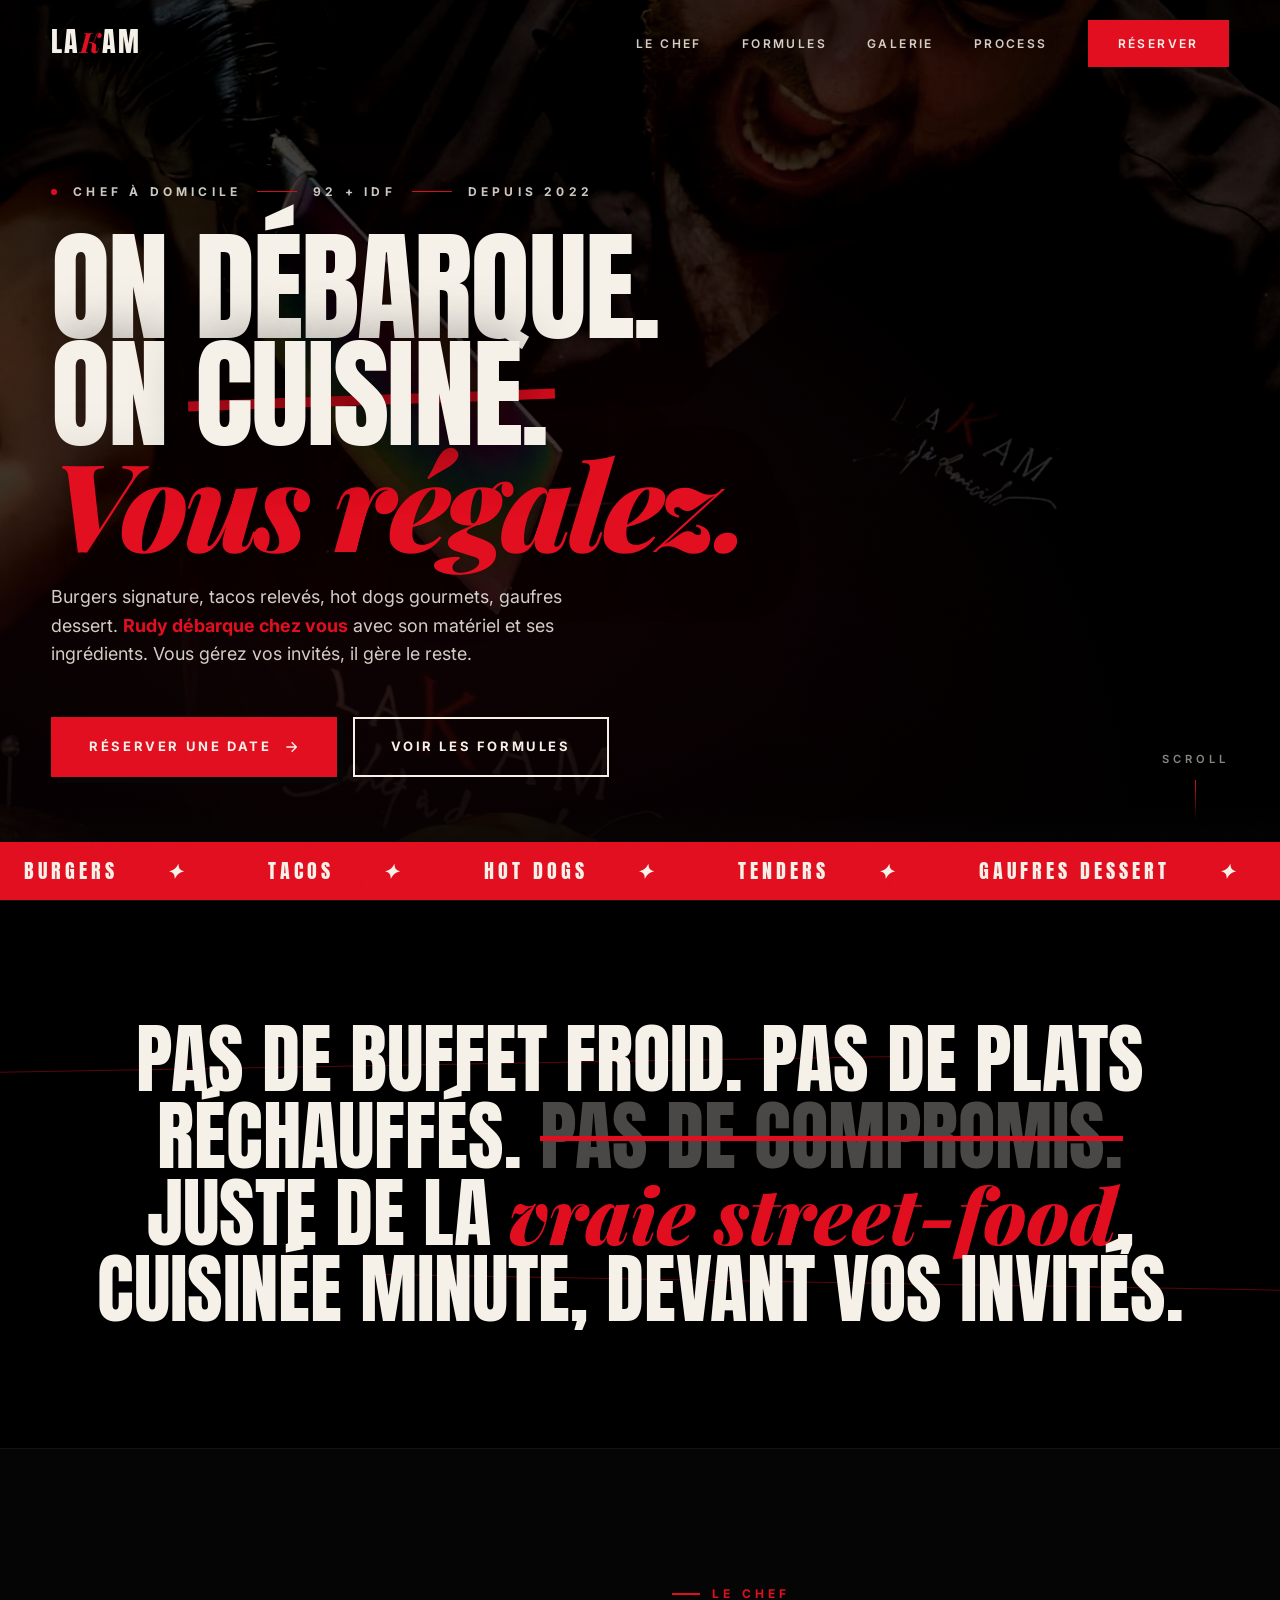
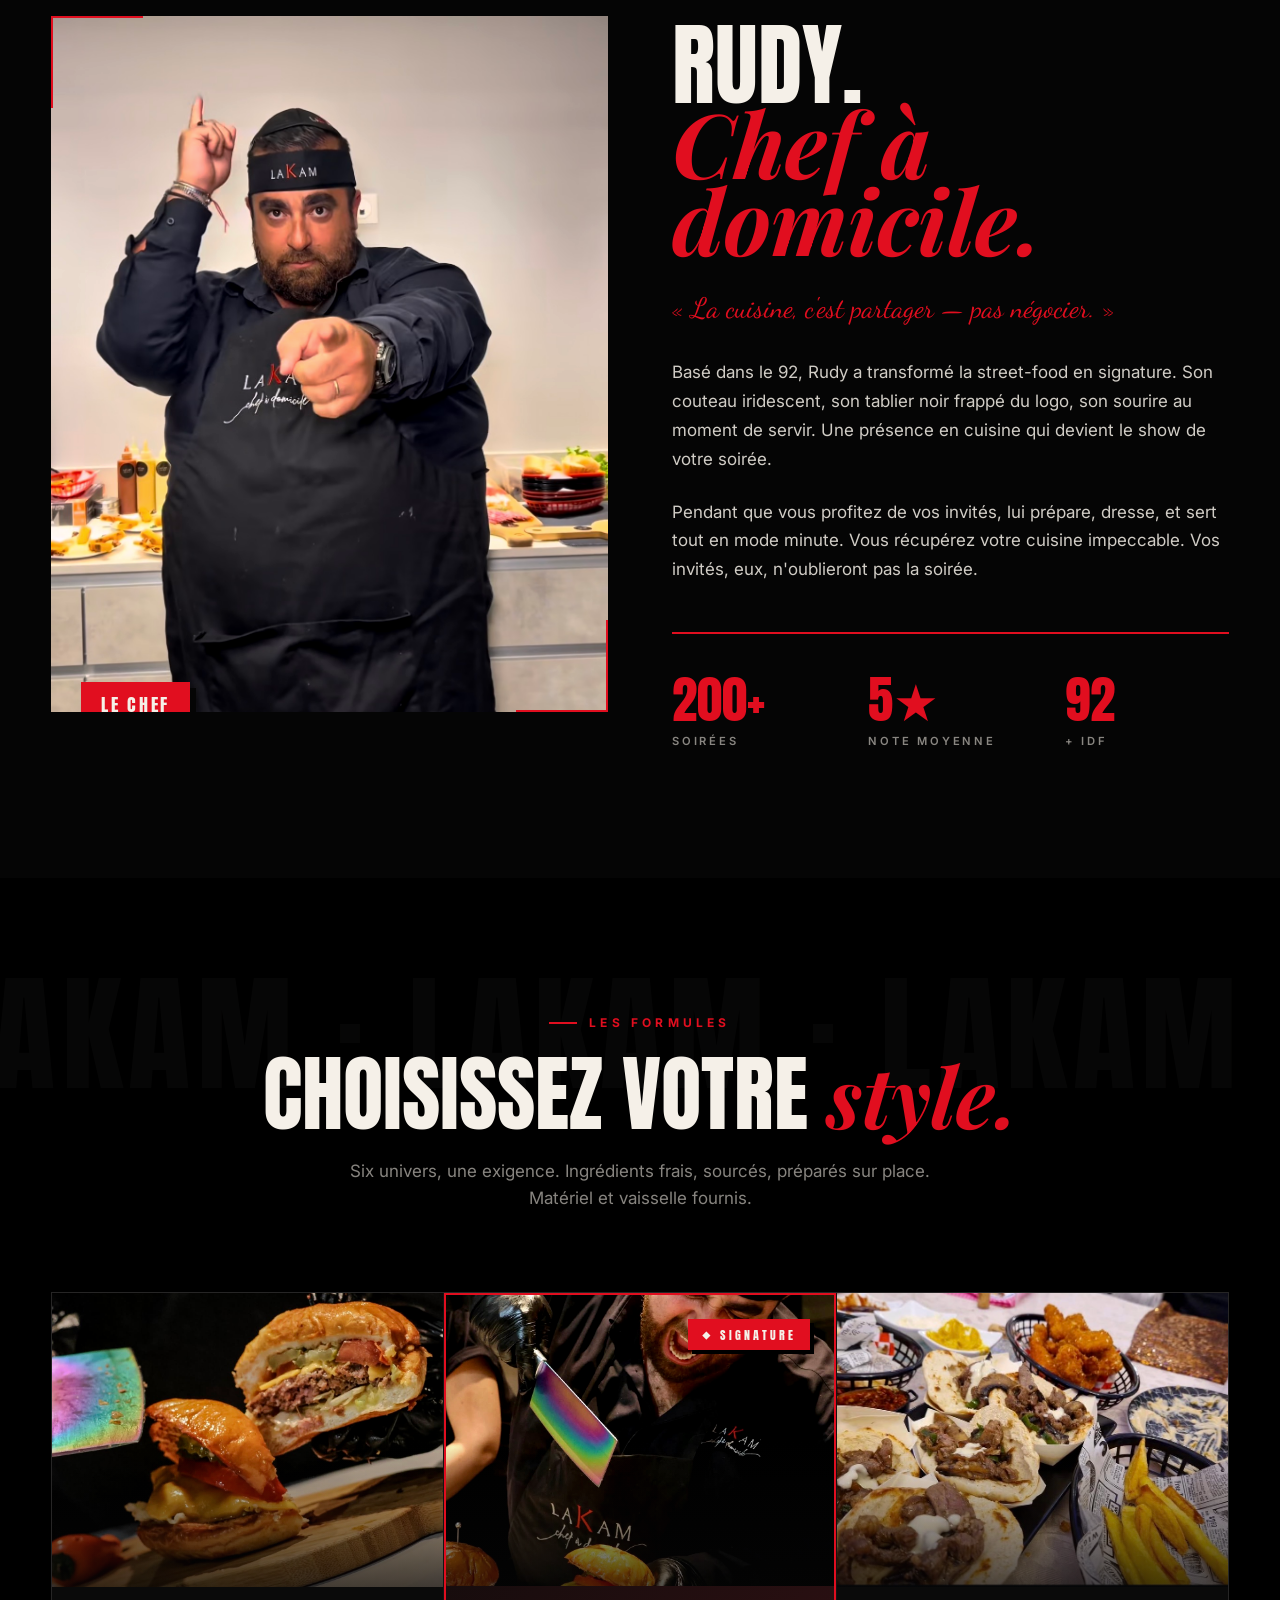
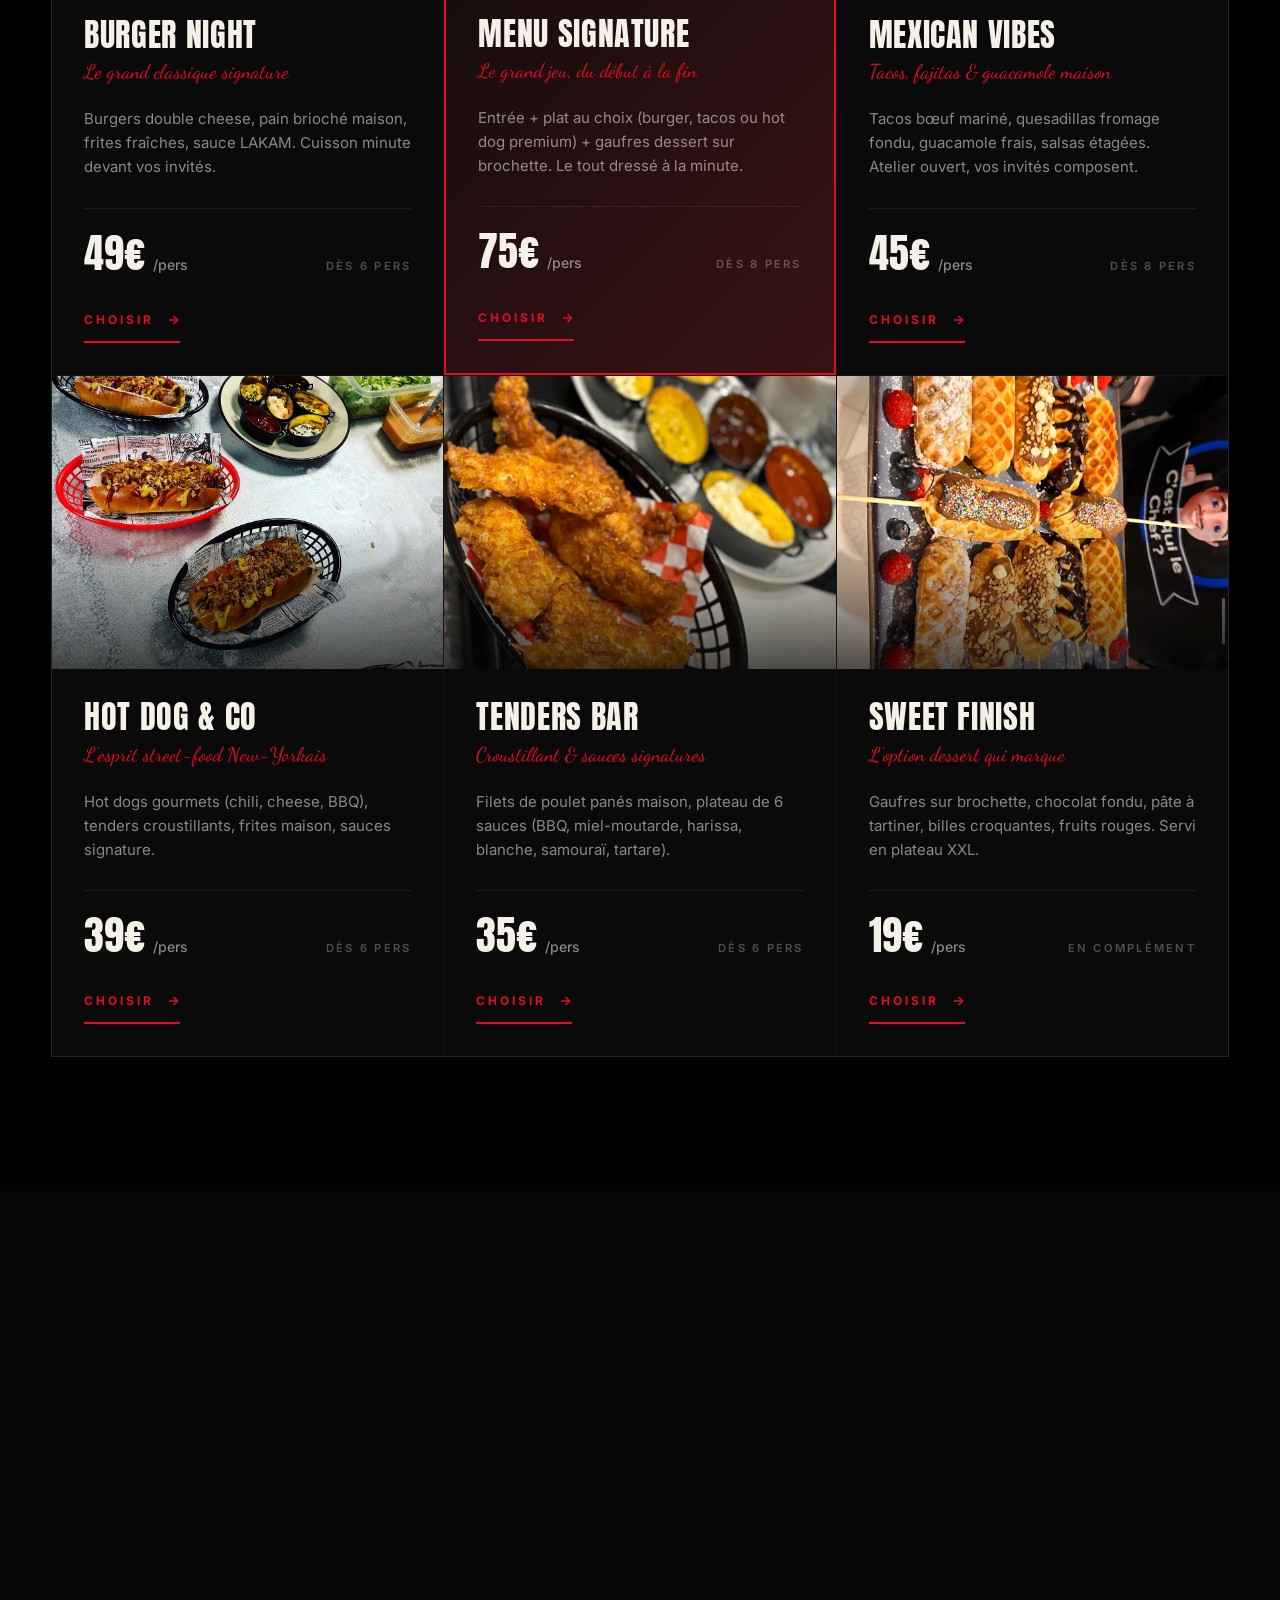
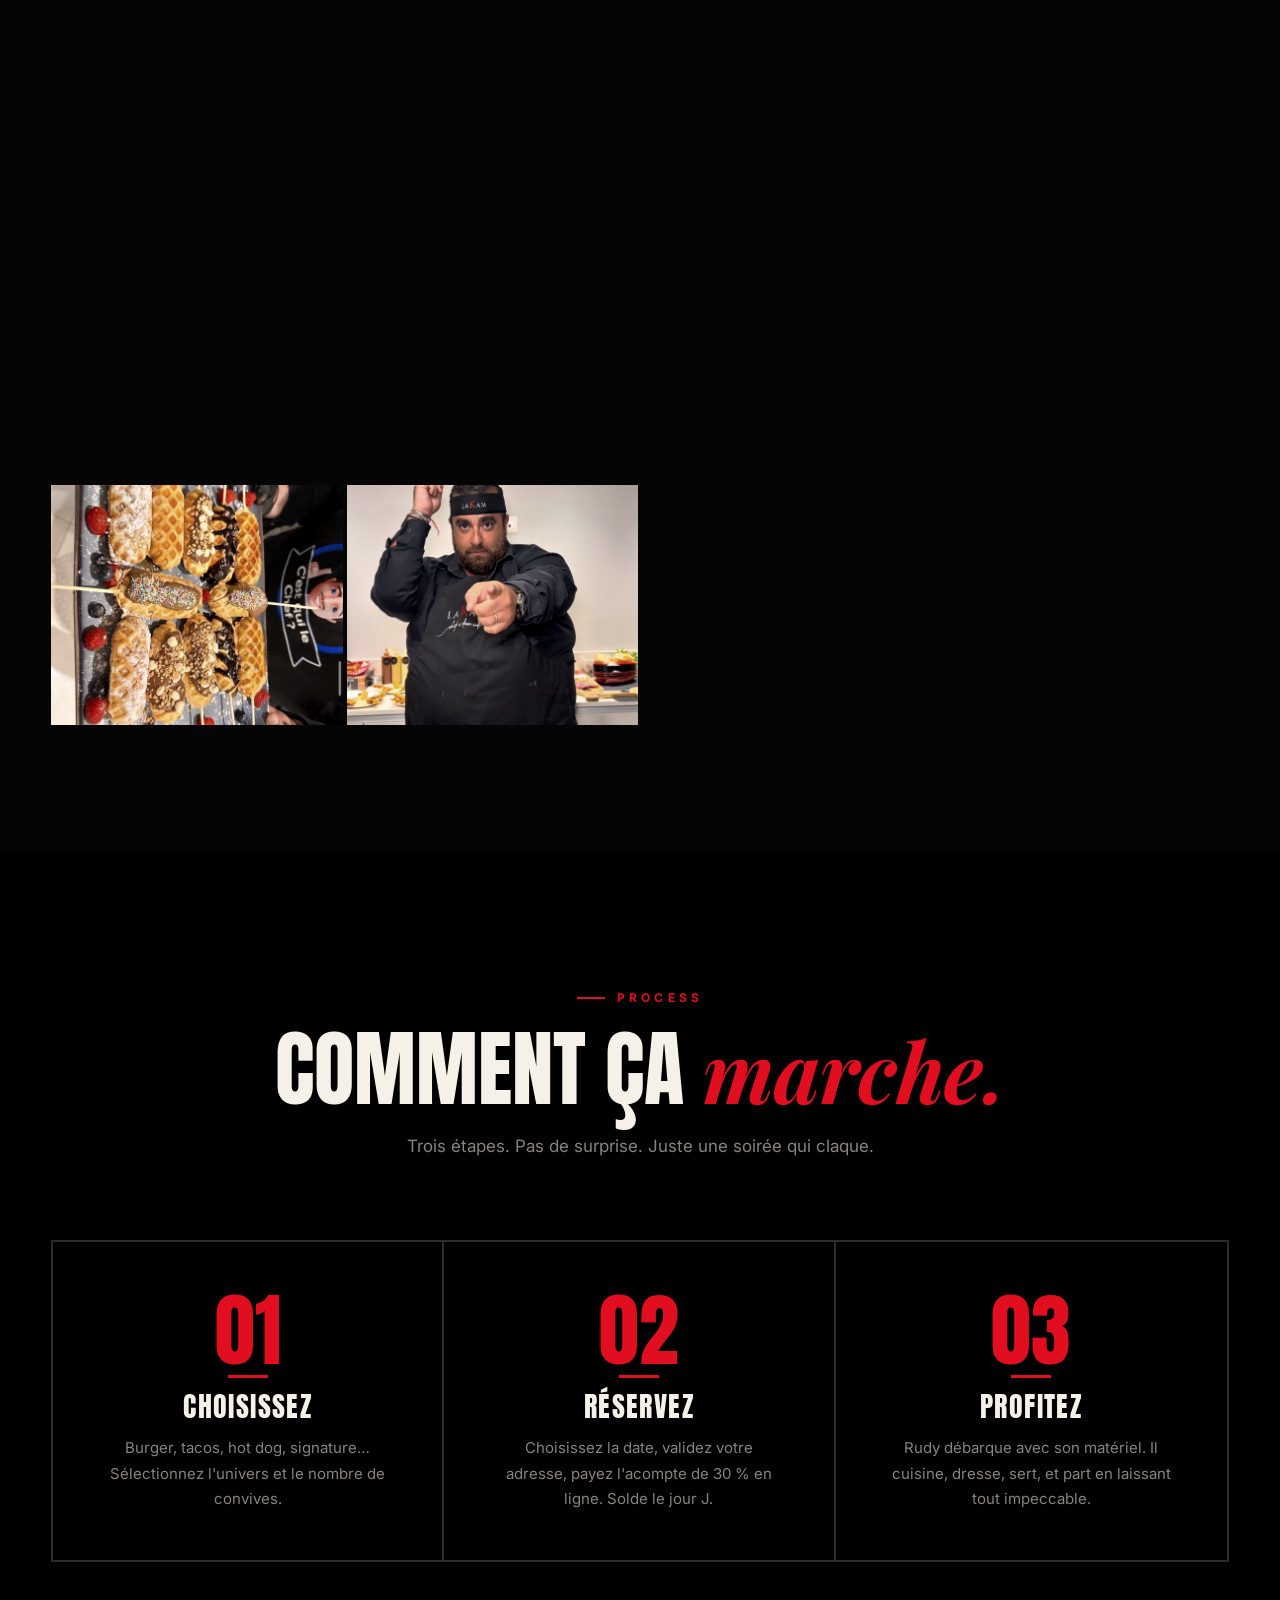
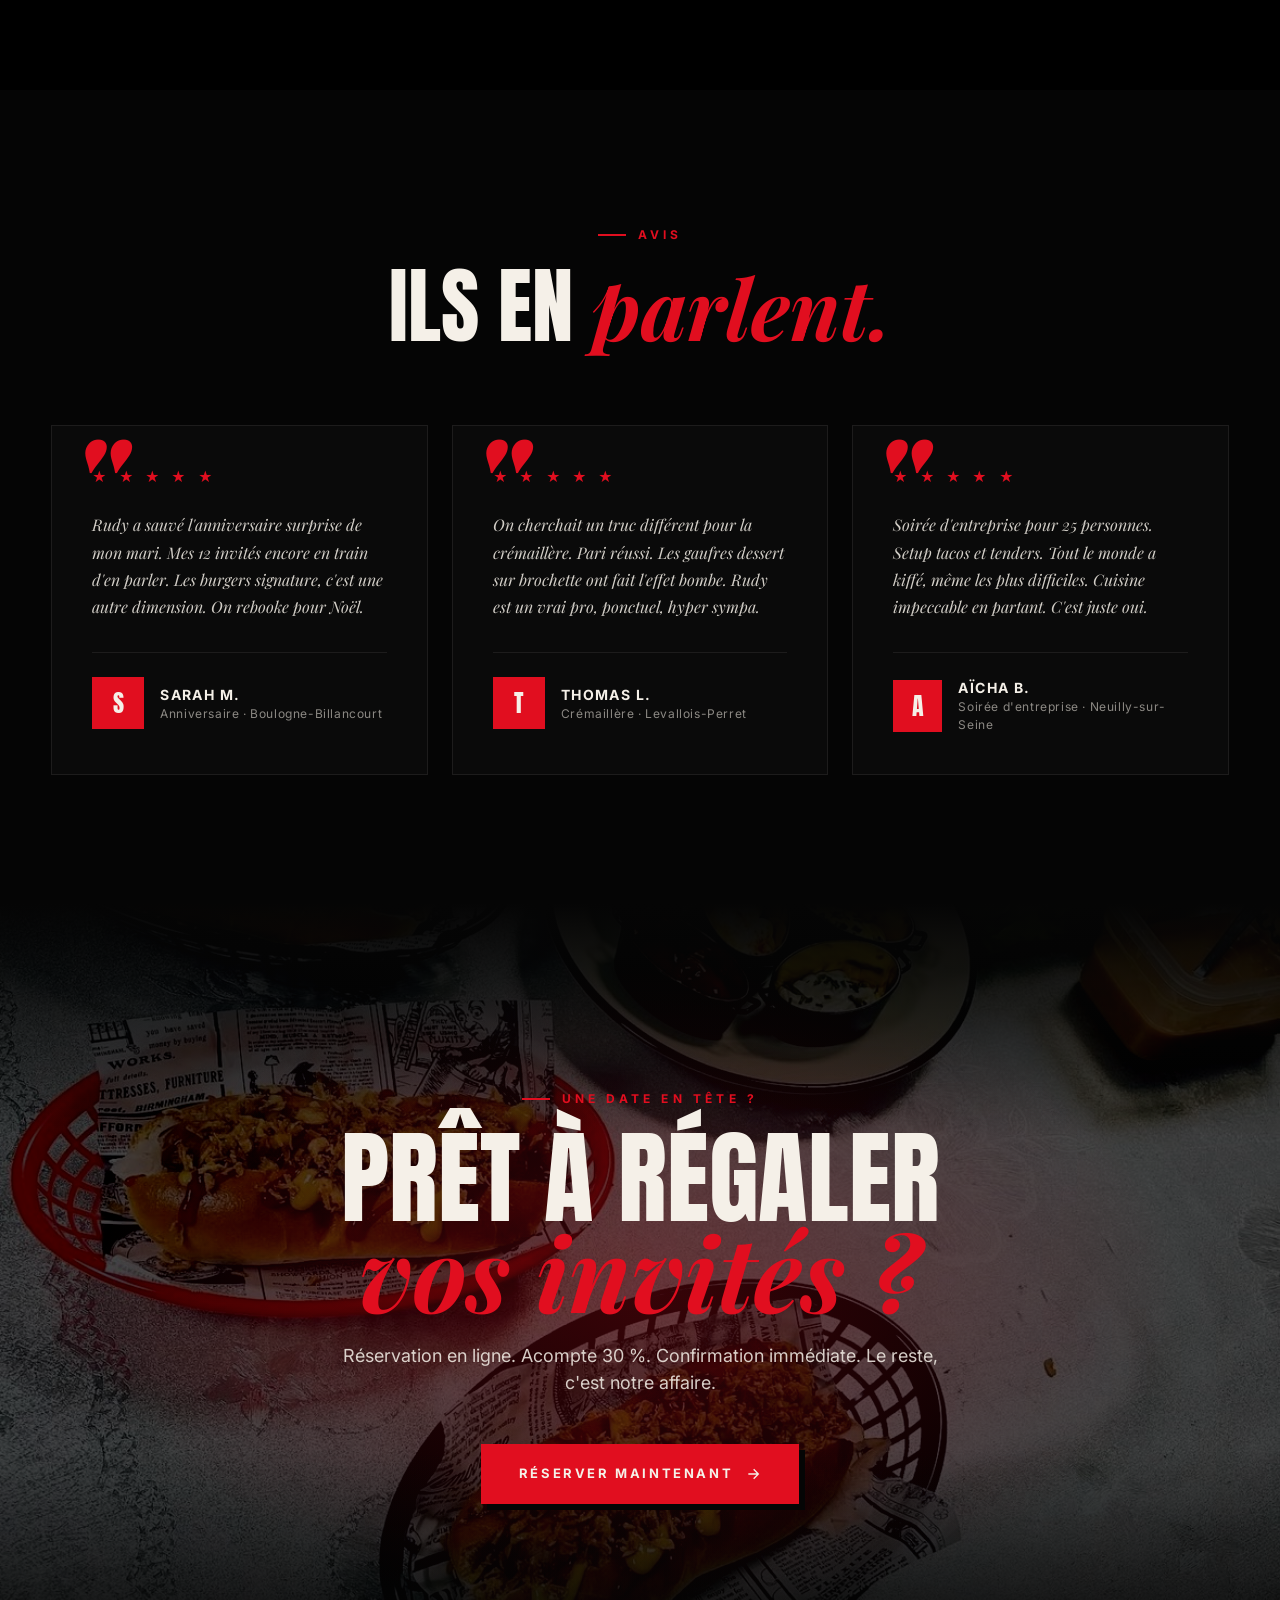
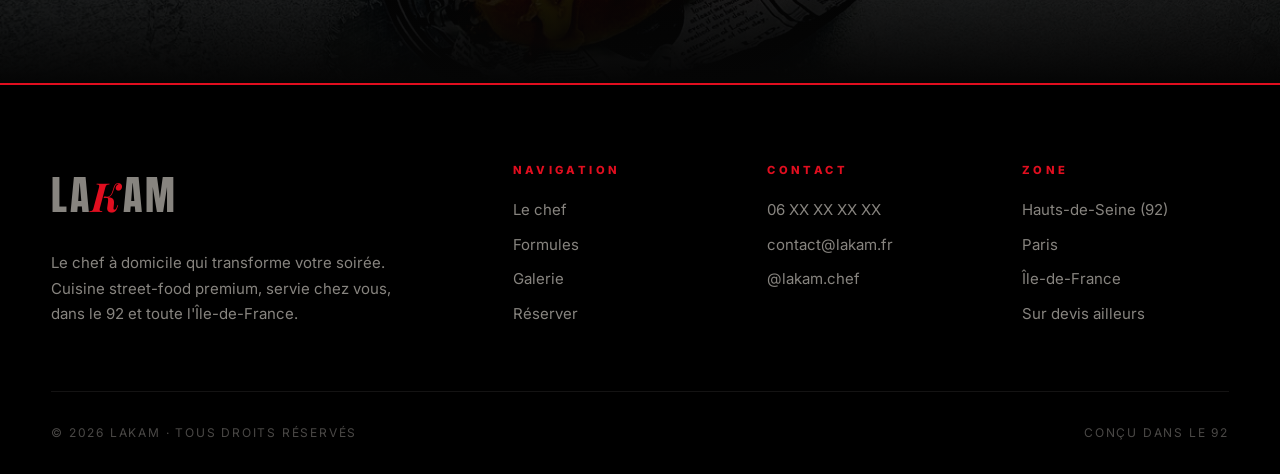
==== commit 53226835: "Fix navbar hide on scroll: simpler logic, all viewports, cache bust" ====
--- a/index.html
+++ b/index.html
@@ -9,7 +9,7 @@
   <meta property="og:description" content="Cuisine street-food premium servie chez vous." />
   <meta property="og:image" content="images/chef-action.jpg" />
   <link rel="icon" type="image/jpeg" href="images/logo.jpg" />
-  <link rel="stylesheet" href="styles.css" />
+  <link rel="stylesheet" href="styles.css?v=3" />
 </head>
 <body>
 
@@ -413,6 +413,6 @@
     <img id="lightboxImg" src="" alt="" />
   </div>
 
-  <script src="main.js"></script>
+  <script src="main.js?v=3"></script>
 </body>
 </html>
--- a/styles.css
+++ b/styles.css
@@ -222,8 +222,15 @@
 .navbar.scrolled {
   background: rgba(5, 5, 5, 0.92);
   backdrop-filter: blur(20px);
+  -webkit-backdrop-filter: blur(20px);
   padding: 0.875rem 0;
   border-bottom-color: var(--border);
+}
+
+.navbar.hidden {
+  transform: translateY(-105%);
+  -webkit-transform: translateY(-105%);
+  pointer-events: none;
 }
 
 .nav-inner {
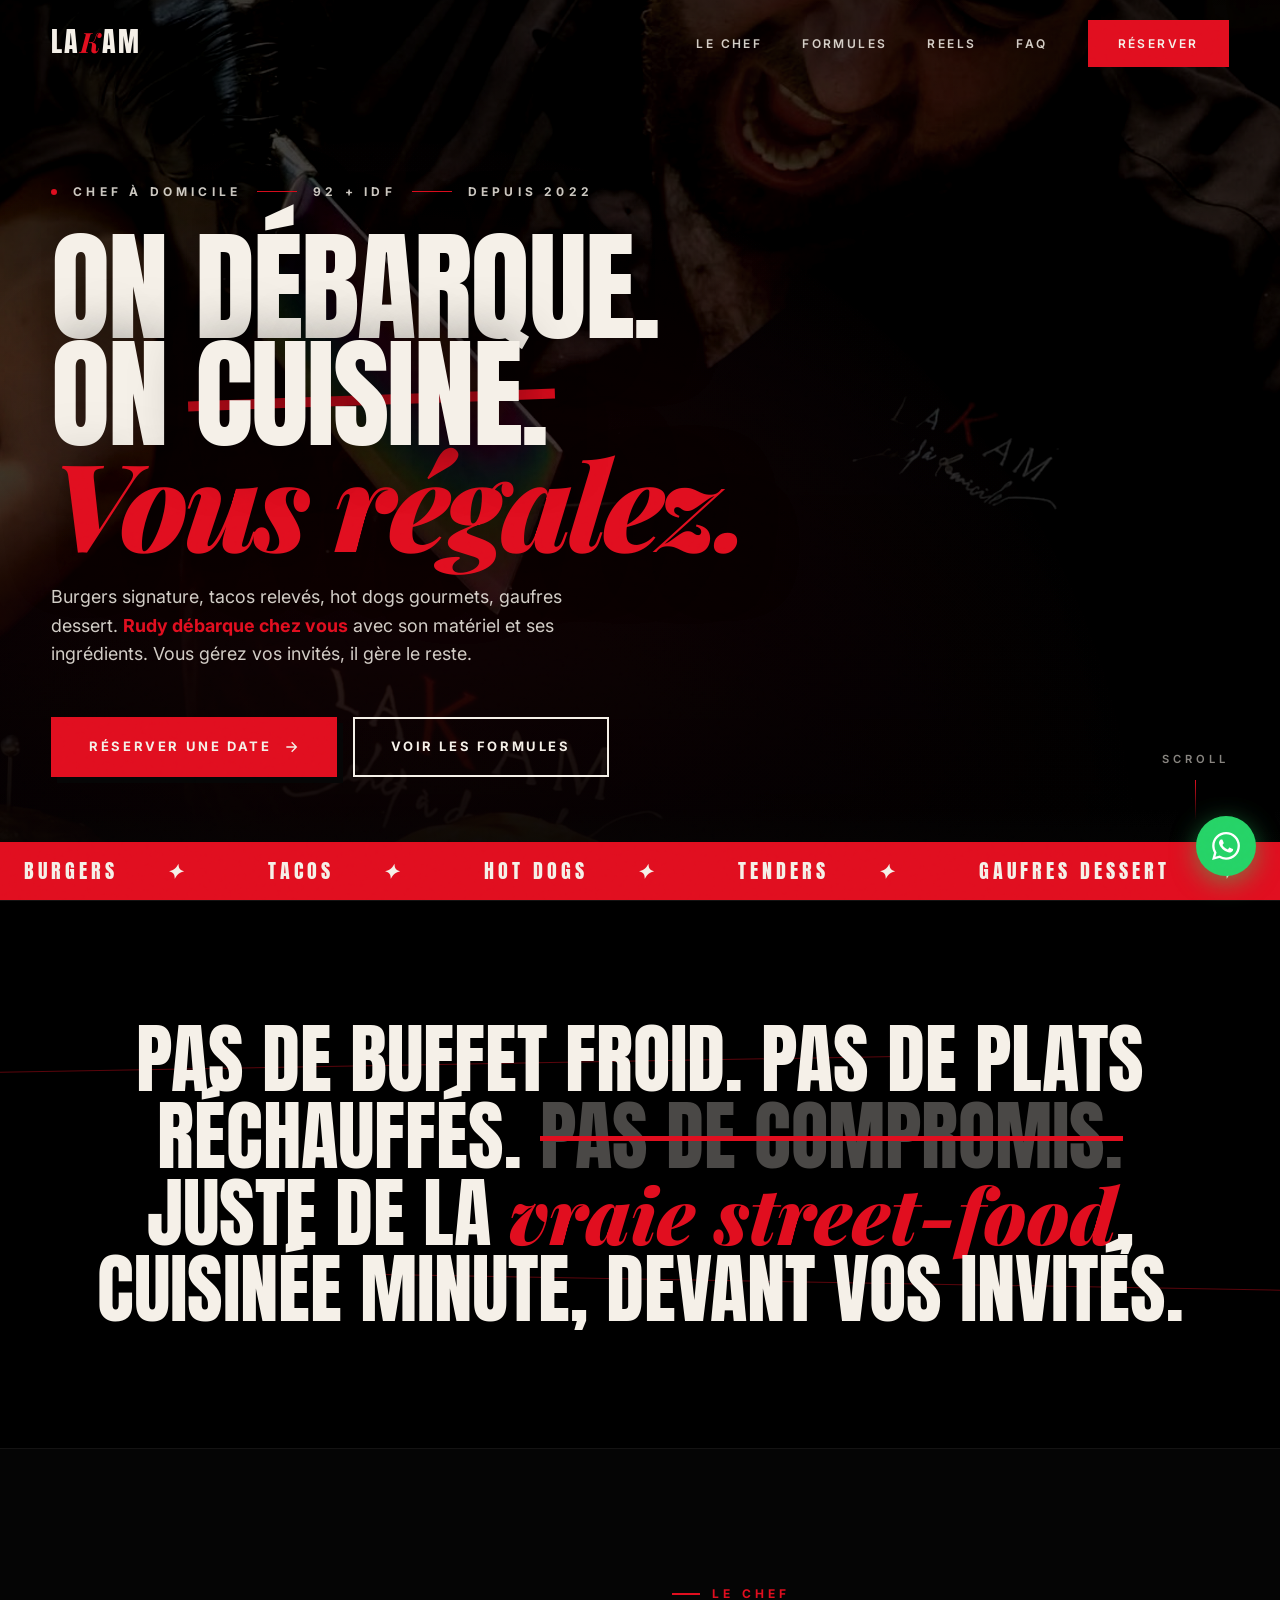
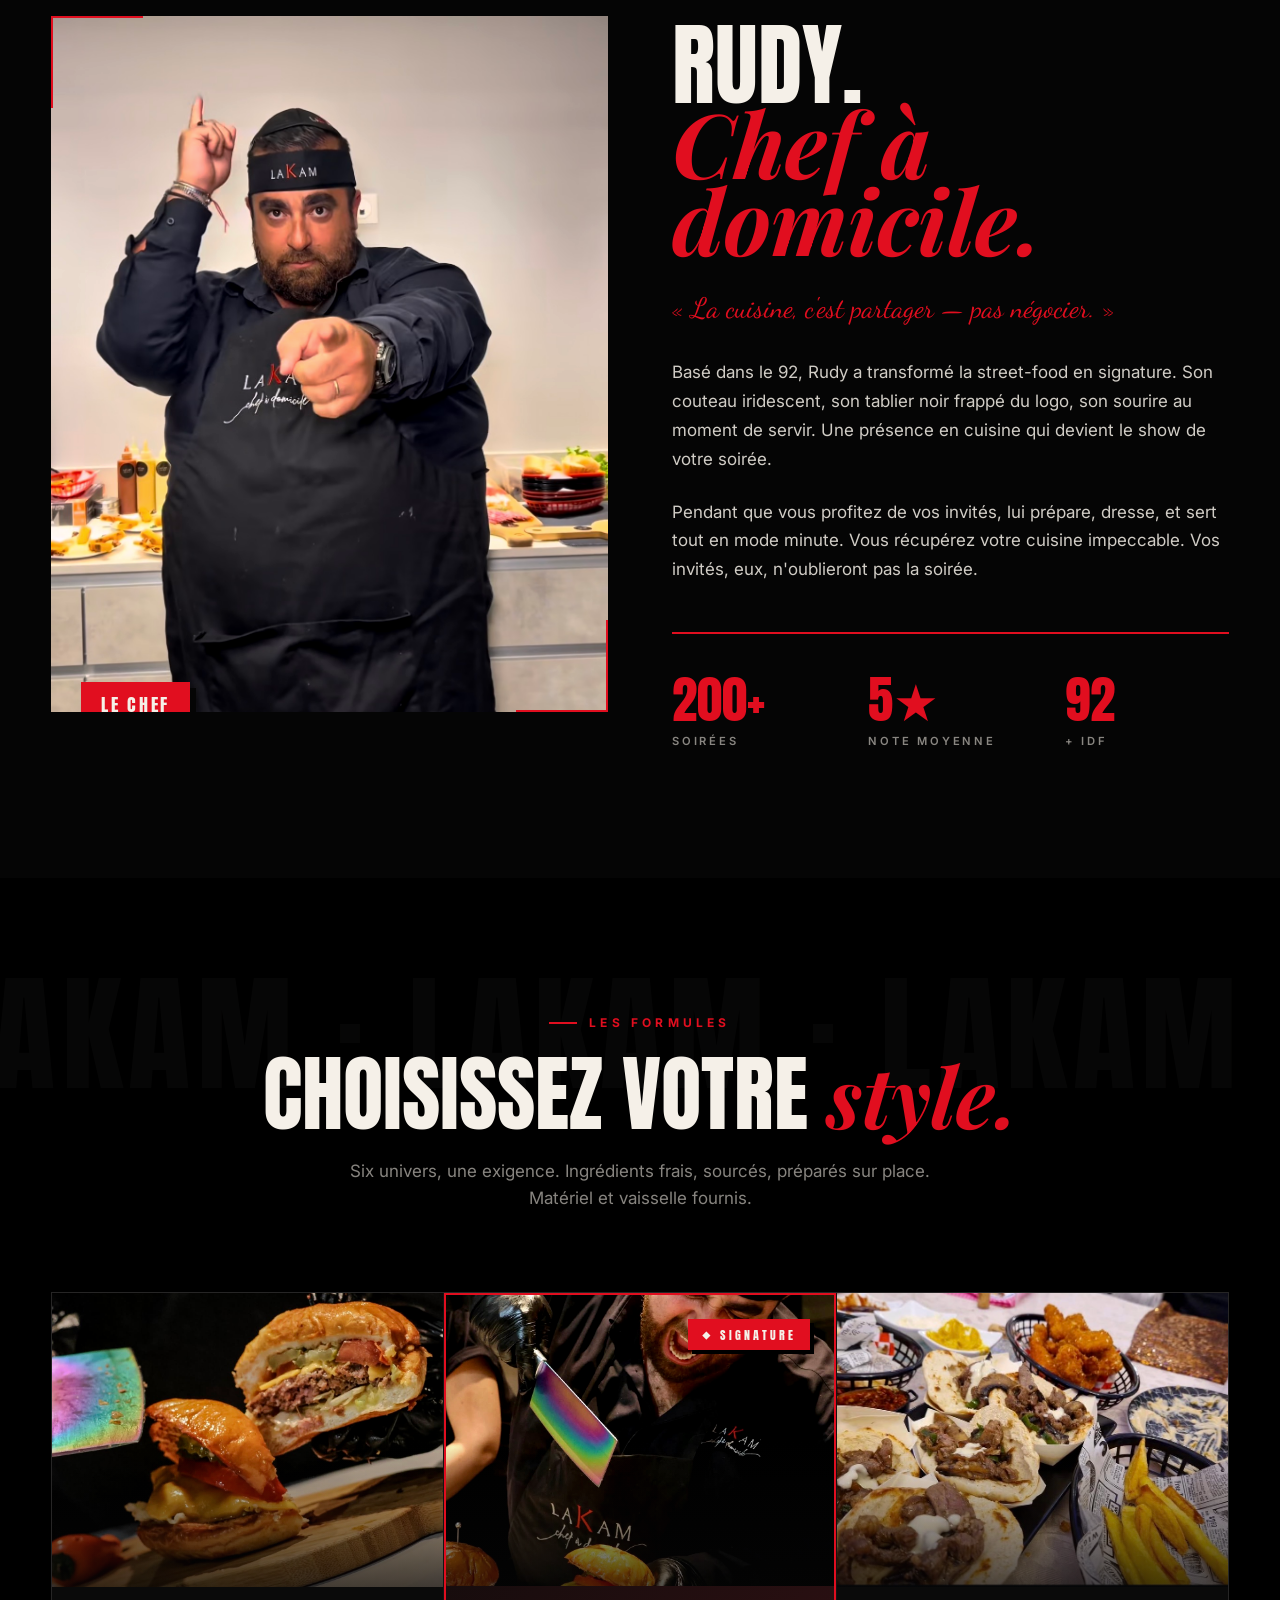
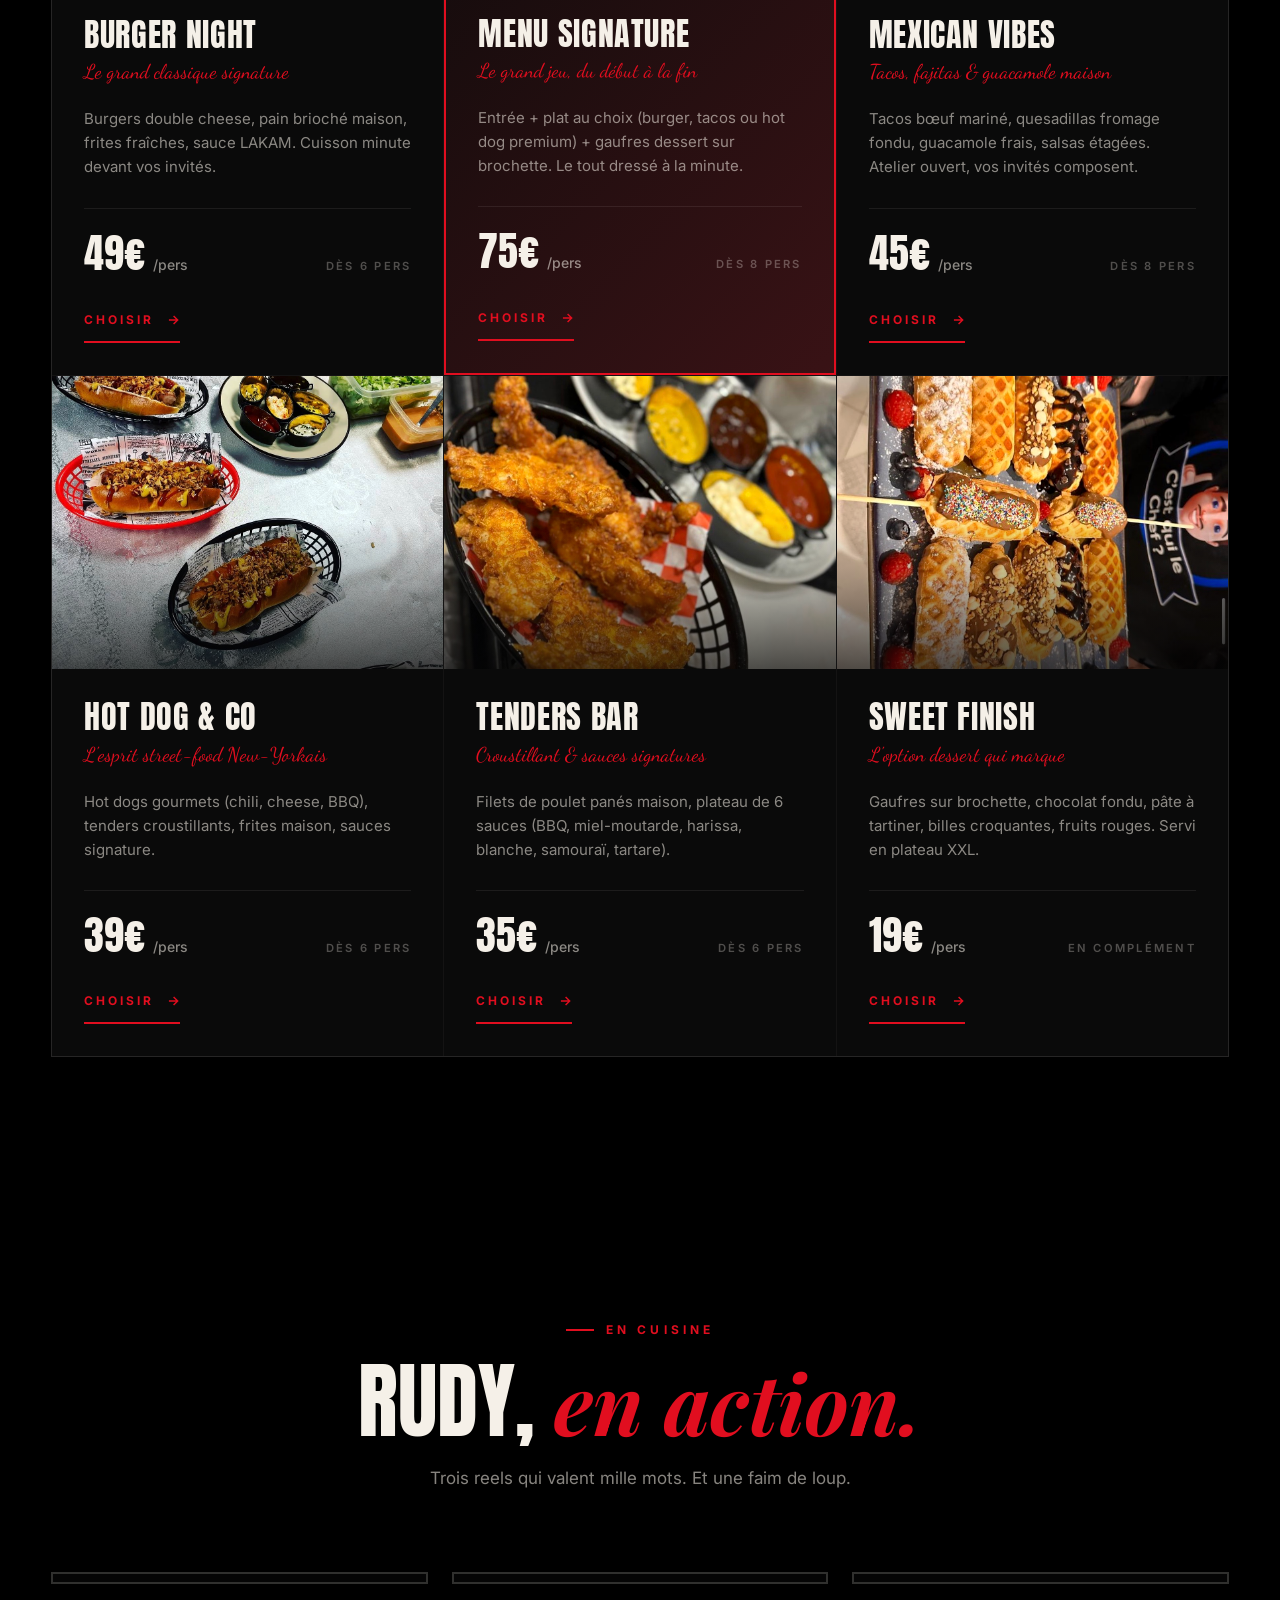
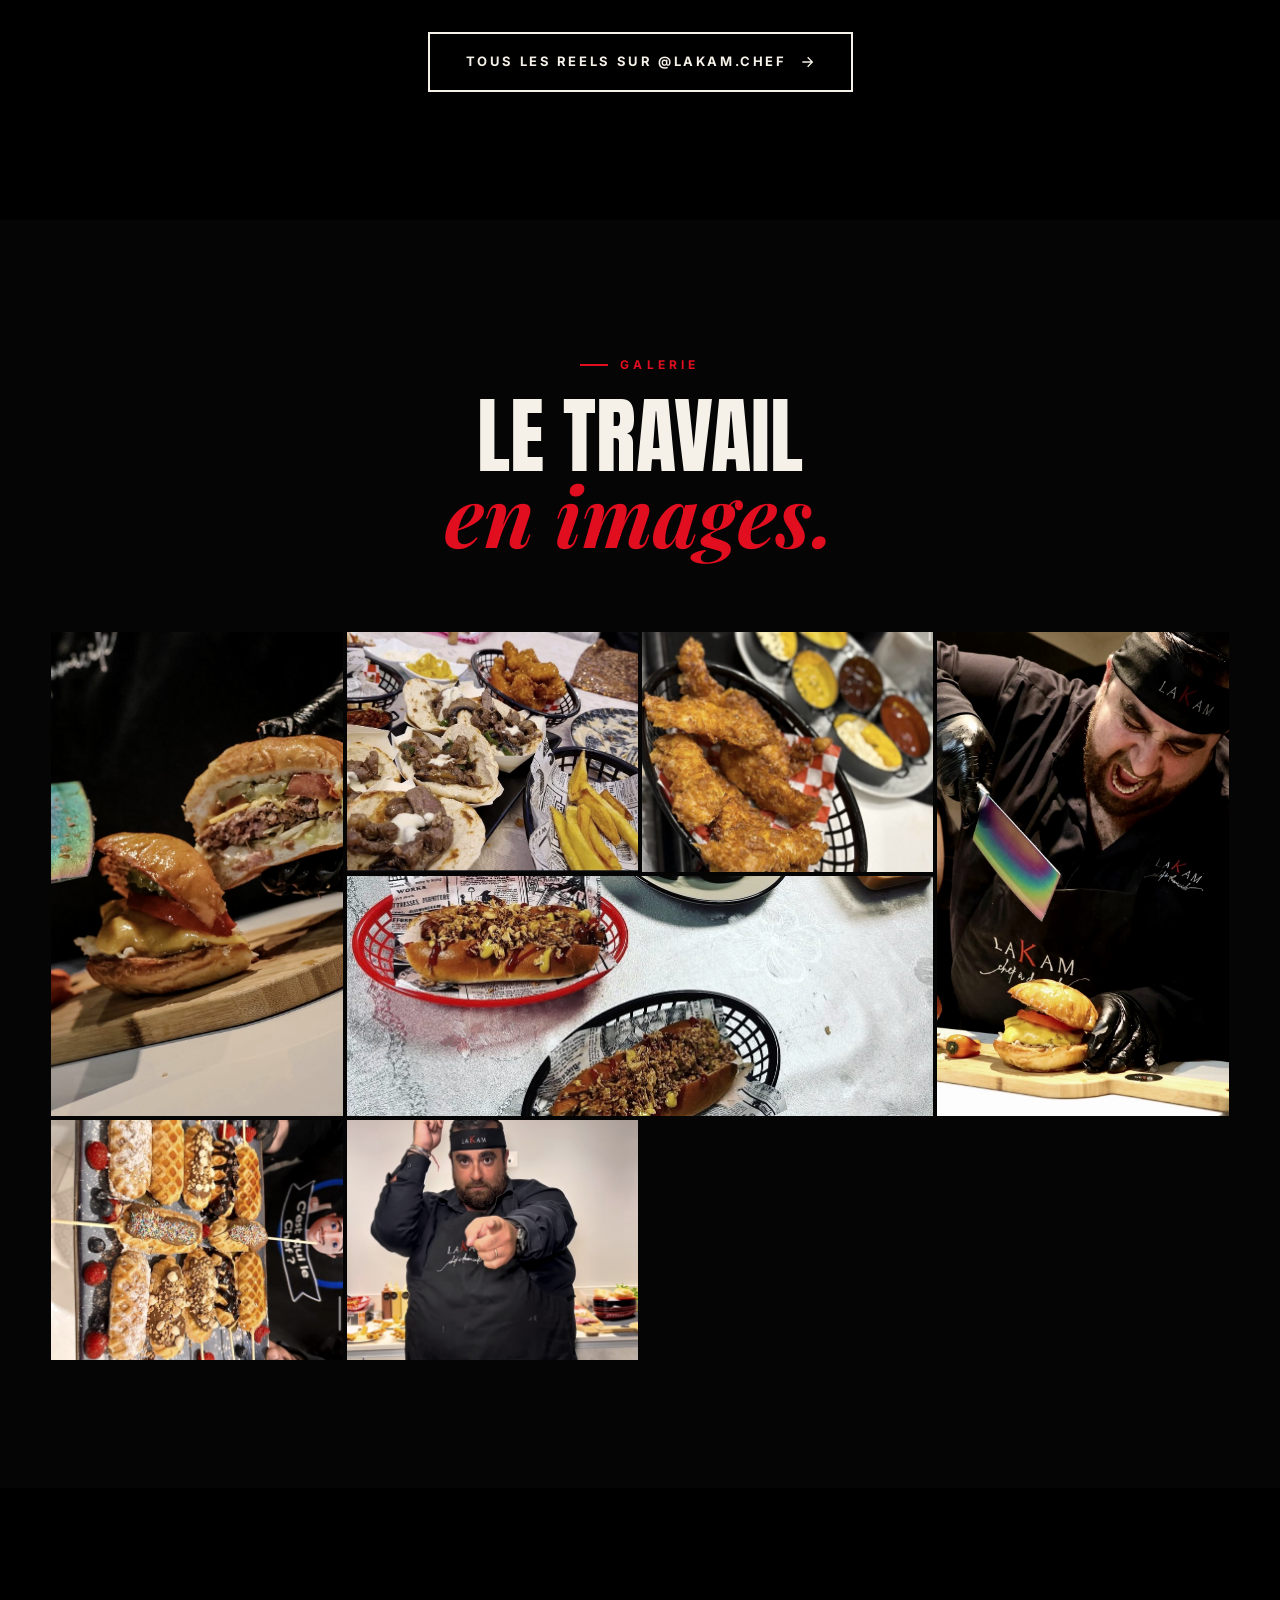
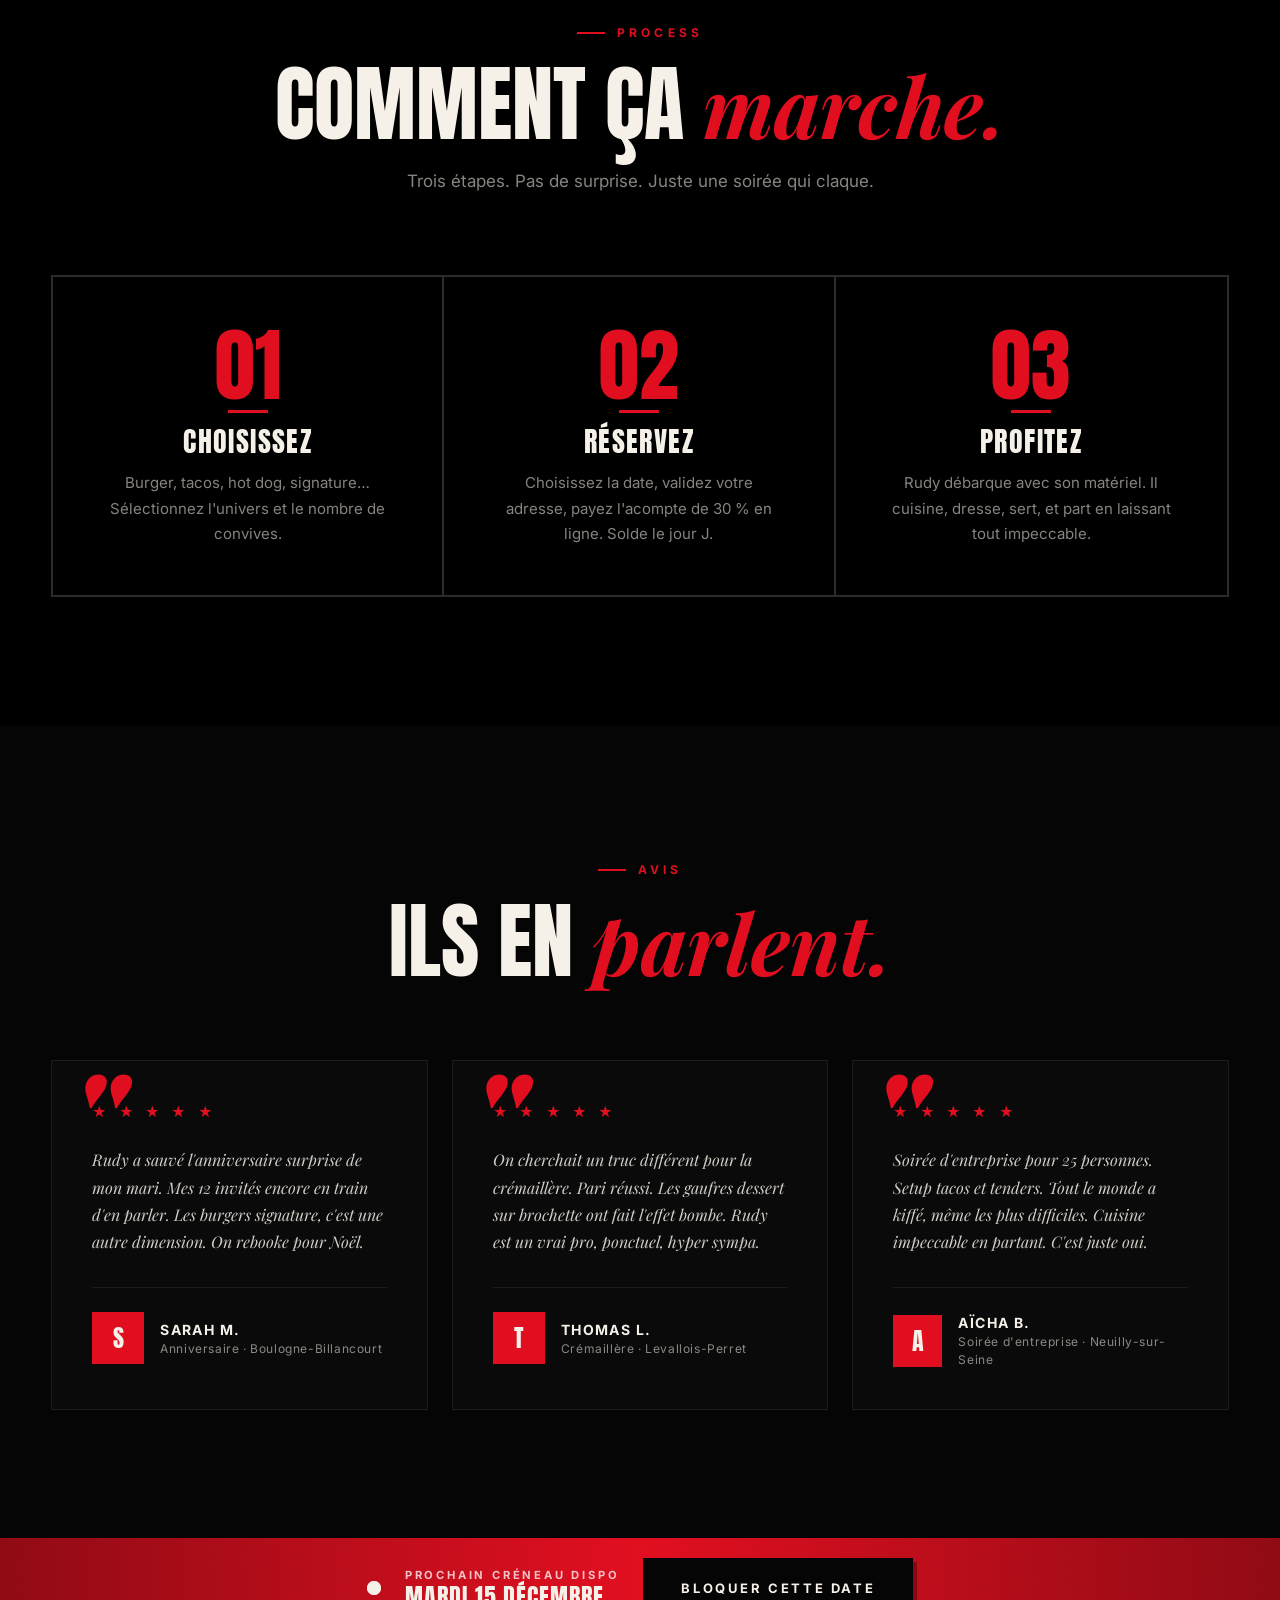
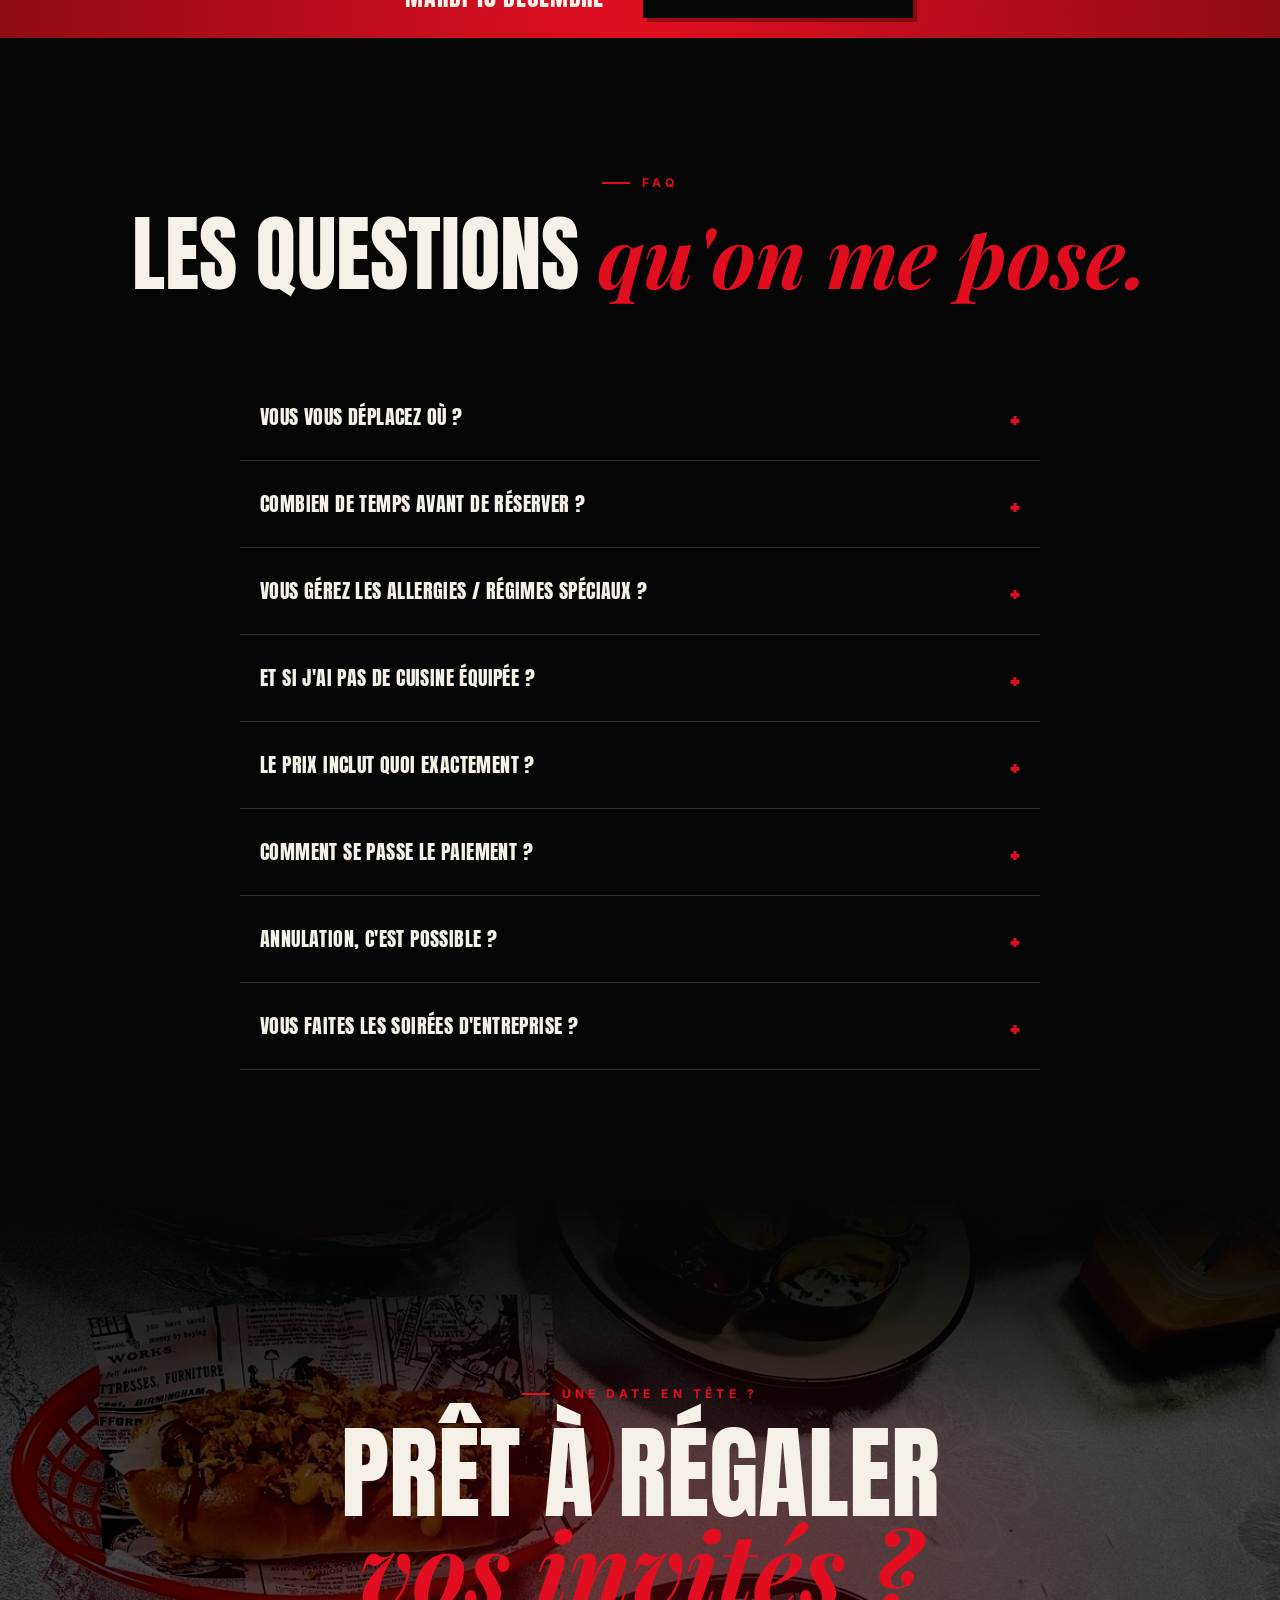
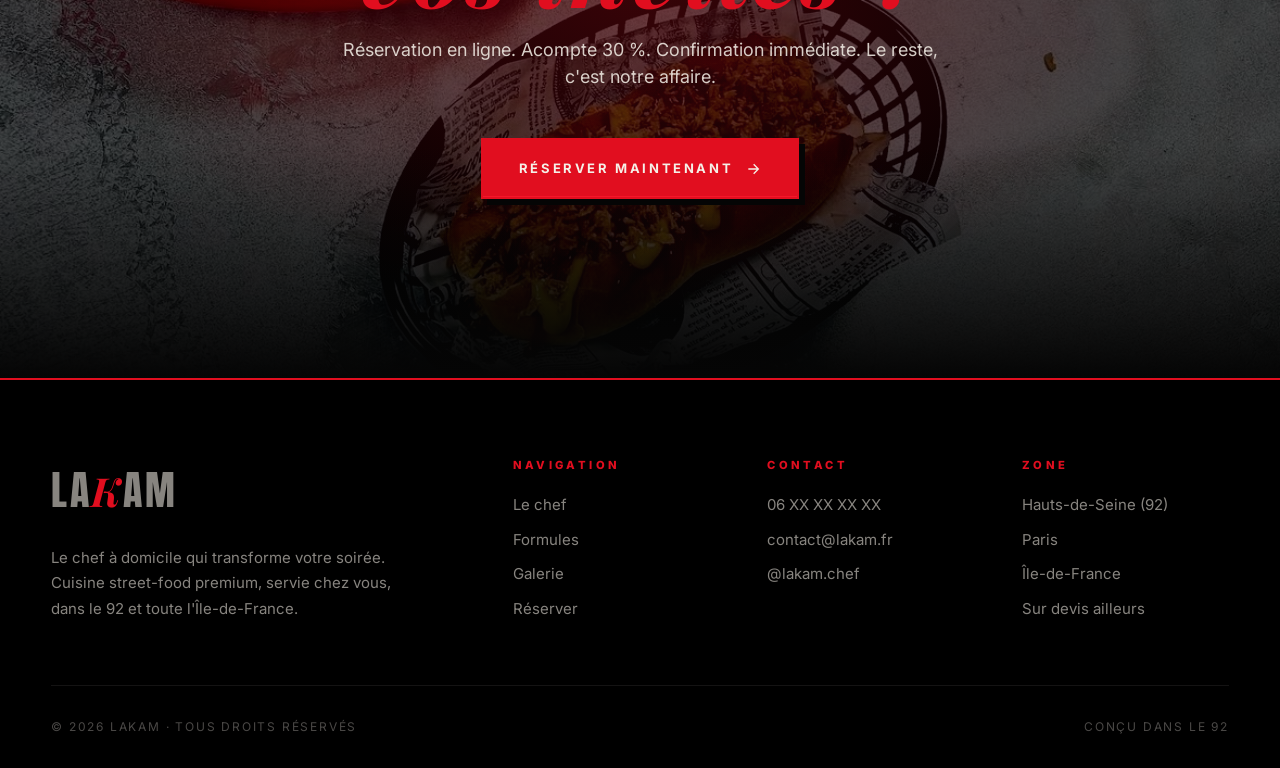
==== commit 1cedf48c: "Add Reels, FAQ, WhatsApp, dispo strip, 404, Schema.org" ====
--- a/index.html
+++ b/index.html
@@ -9,7 +9,40 @@
   <meta property="og:description" content="Cuisine street-food premium servie chez vous." />
   <meta property="og:image" content="images/chef-action.jpg" />
   <link rel="icon" type="image/jpeg" href="images/logo.jpg" />
-  <link rel="stylesheet" href="styles.css?v=3" />
+  <link rel="stylesheet" href="styles.css?v=4" />
+
+  <!-- ============ Schema.org (SEO Google rich results) ============ -->
+  <script type="application/ld+json">
+  {
+    "@context": "https://schema.org",
+    "@type": "FoodEstablishment",
+    "name": "LAKAM",
+    "description": "Chef à domicile dans le 92 spécialisé street-food premium : burgers, tacos, hot dogs, gaufres dessert.",
+    "image": "https://lakam.vercel.app/images/chef-action.jpg",
+    "url": "https://lakam.vercel.app",
+    "telephone": "+33600000000",
+    "email": "contact@lakam.fr",
+    "priceRange": "€€",
+    "servesCuisine": ["Street Food", "Burgers", "Tacos", "American"],
+    "address": {
+      "@type": "PostalAddress",
+      "addressRegion": "Hauts-de-Seine",
+      "addressCountry": "FR"
+    },
+    "areaServed": [
+      { "@type": "AdministrativeArea", "name": "Hauts-de-Seine" },
+      { "@type": "AdministrativeArea", "name": "Paris" },
+      { "@type": "AdministrativeArea", "name": "Île-de-France" }
+    ],
+    "founder": { "@type": "Person", "name": "Rudy" },
+    "aggregateRating": {
+      "@type": "AggregateRating",
+      "ratingValue": "5",
+      "reviewCount": "47"
+    },
+    "sameAs": ["https://instagram.com/lakam.chef"]
+  }
+  </script>
 </head>
 <body>
 
@@ -20,8 +53,8 @@
       <ul class="nav-links" id="navLinks">
         <li><a href="#about">Le chef</a></li>
         <li><a href="#formules">Formules</a></li>
-        <li><a href="#gallery">Galerie</a></li>
-        <li><a href="#steps">Process</a></li>
+        <li><a href="#reels">Reels</a></li>
+        <li><a href="#faq">FAQ</a></li>
         <li><a href="reserver.html" class="nav-cta">Réserver</a></li>
       </ul>
       <button class="menu-toggle" id="menuToggle" aria-label="Menu">
@@ -241,6 +274,37 @@
     </div>
   </section>
 
+  <!-- ============ Reels (Instagram embeds) ============ -->
+  <section class="reels" id="reels">
+    <div class="container">
+      <div class="formules-header reveal" style="text-align:center;">
+        <span class="eyebrow">En cuisine</span>
+        <h2 class="section-title">Rudy, <em class="italic">en action.</em></h2>
+        <p class="section-subtitle" style="margin-left:auto; margin-right:auto;">Trois reels qui valent mille mots. Et une faim de loup.</p>
+      </div>
+
+      <div class="reels-grid">
+        <div class="reel-card reveal">
+          <blockquote class="instagram-media" data-instgrm-permalink="https://www.instagram.com/reel/DVmAkWtCPKl/" data-instgrm-version="14"></blockquote>
+        </div>
+        <div class="reel-card reveal reveal-delay-1">
+          <blockquote class="instagram-media" data-instgrm-permalink="https://www.instagram.com/reel/DV4HP1RCIJH/" data-instgrm-version="14"></blockquote>
+        </div>
+        <div class="reel-card reveal reveal-delay-2">
+          <blockquote class="instagram-media" data-instgrm-permalink="https://www.instagram.com/reel/DSfmS1miPPI/" data-instgrm-version="14"></blockquote>
+        </div>
+      </div>
+
+      <div class="reels-cta reveal" style="text-align:center; margin-top:3rem;">
+        <a href="https://instagram.com/lakam.chef" target="_blank" rel="noopener" class="btn btn-outline">
+          Tous les reels sur @lakam.chef
+          <svg viewBox="0 0 24 24" fill="none" stroke="currentColor" stroke-width="2"><path d="M5 12h14M13 5l7 7-7 7"/></svg>
+        </a>
+      </div>
+    </div>
+    <script async src="https://www.instagram.com/embed.js"></script>
+  </section>
+
   <!-- ============ Gallery ============ -->
   <section class="gallery" id="gallery">
     <div class="container">
@@ -348,6 +412,96 @@
             </div>
           </div>
         </article>
+      </div>
+    </div>
+  </section>
+
+  <!-- ============ Next available strip ============ -->
+  <section class="dispo-strip">
+    <div class="container">
+      <div class="dispo-inner reveal">
+        <div class="dispo-pulse"><span></span></div>
+        <div class="dispo-text">
+          <span class="dispo-label">Prochain créneau dispo</span>
+          <span class="dispo-date" id="dispoDate">—</span>
+        </div>
+        <a href="reserver.html" class="btn btn-primary dispo-cta">Bloquer cette date</a>
+      </div>
+    </div>
+  </section>
+
+  <!-- ============ FAQ ============ -->
+  <section class="faq" id="faq">
+    <div class="container">
+      <div class="formules-header reveal" style="text-align:center;">
+        <span class="eyebrow">FAQ</span>
+        <h2 class="section-title">Les questions <em class="italic">qu'on me pose.</em></h2>
+      </div>
+
+      <div class="faq-list">
+        <details class="faq-item reveal">
+          <summary>
+            <span>Vous vous déplacez où ?</span>
+            <span class="faq-icon">+</span>
+          </summary>
+          <div class="faq-answer">Tout le 92 sans frais. Paris intra-muros : +30 €. Reste de l'Île-de-France et au-delà : sur devis selon distance.</div>
+        </details>
+
+        <details class="faq-item reveal">
+          <summary>
+            <span>Combien de temps avant de réserver ?</span>
+            <span class="faq-icon">+</span>
+          </summary>
+          <div class="faq-answer">7 jours minimum pour caler les courses et le matériel. Pour les pics (Noël, Nouvel An, été), comptez 3–4 semaines, ça part vite.</div>
+        </details>
+
+        <details class="faq-item reveal">
+          <summary>
+            <span>Vous gérez les allergies / régimes spéciaux ?</span>
+            <span class="faq-icon">+</span>
+          </summary>
+          <div class="faq-answer">Évidemment. Indiquez les allergies, intolérances, régimes (végétarien, halal, sans gluten…) dans le formulaire. Rudy adapte le menu à la commande, sans surcoût.</div>
+        </details>
+
+        <details class="faq-item reveal">
+          <summary>
+            <span>Et si j'ai pas de cuisine équipée ?</span>
+            <span class="faq-icon">+</span>
+          </summary>
+          <div class="faq-answer">Pas de stress — Rudy débarque avec son matériel pro (plaques, planchas, ustensiles, vaisselle). Il lui faut juste un plan de travail et une prise.</div>
+        </details>
+
+        <details class="faq-item reveal">
+          <summary>
+            <span>Le prix inclut quoi exactement ?</span>
+            <span class="faq-icon">+</span>
+          </summary>
+          <div class="faq-answer">Tout : ingrédients frais, matériel, vaisselle jetable haut de gamme (sur demande, vraie vaisselle possible avec supplément), service de A à Z, et la cuisine impeccable en partant. Pas de surprise.</div>
+        </details>
+
+        <details class="faq-item reveal">
+          <summary>
+            <span>Comment se passe le paiement ?</span>
+            <span class="faq-icon">+</span>
+          </summary>
+          <div class="faq-answer">Acompte de 30 % à la réservation pour bloquer la date. Le solde (70 %) se règle le jour J, en CB ou virement, après la presta.</div>
+        </details>
+
+        <details class="faq-item reveal">
+          <summary>
+            <span>Annulation, c'est possible ?</span>
+            <span class="faq-icon">+</span>
+          </summary>
+          <div class="faq-answer">Annulation gratuite jusqu'à J-7. Entre J-7 et J-3, l'acompte reste acquis. Moins de 72 h avant : facturation complète (les courses sont déjà faites).</div>
+        </details>
+
+        <details class="faq-item reveal">
+          <summary>
+            <span>Vous faites les soirées d'entreprise ?</span>
+            <span class="faq-icon">+</span>
+          </summary>
+          <div class="faq-answer">Oui — séminaires, team-buildings, lancements, after-works. Devis sur-mesure dès 15 personnes. CSE bienvenus, on facture en HT.</div>
+        </details>
       </div>
     </div>
   </section>
@@ -408,11 +562,29 @@
     </div>
   </footer>
 
+  <!-- ============ WhatsApp floating button ============ -->
+  <a href="https://wa.me/33600000000?text=Bonjour%20Rudy%2C%20j%27aimerais%20avoir%20des%20infos%20sur%20une%20presta%20LAKAM" target="_blank" rel="noopener" class="wa-float" aria-label="WhatsApp">
+    <svg viewBox="0 0 24 24" fill="currentColor" width="28" height="28">
+      <path d="M17.472 14.382c-.297-.149-1.758-.867-2.03-.967-.273-.099-.471-.148-.67.15-.197.297-.767.966-.94 1.164-.173.199-.347.223-.644.075-.297-.15-1.255-.463-2.39-1.475-.883-.788-1.48-1.761-1.653-2.059-.173-.297-.018-.458.13-.606.134-.133.298-.347.446-.52.149-.174.198-.298.298-.497.099-.198.05-.371-.025-.52-.075-.149-.669-1.612-.916-2.207-.242-.579-.487-.5-.669-.51-.173-.008-.371-.01-.57-.01-.198 0-.52.074-.792.372-.272.297-1.04 1.016-1.04 2.479 0 1.462 1.065 2.875 1.213 3.074.149.198 2.096 3.2 5.077 4.487.709.306 1.262.489 1.694.625.712.227 1.36.195 1.871.118.571-.085 1.758-.719 2.006-1.413.248-.694.248-1.289.173-1.413-.074-.124-.272-.198-.57-.347m-5.421 7.403h-.004a9.87 9.87 0 01-5.031-1.378l-.361-.214-3.741.982.998-3.648-.235-.374a9.86 9.86 0 01-1.51-5.26c.001-5.45 4.436-9.884 9.888-9.884 2.64 0 5.122 1.03 6.988 2.898a9.825 9.825 0 012.893 6.994c-.003 5.45-4.437 9.884-9.885 9.884m8.413-18.297A11.815 11.815 0 0012.05 0C5.495 0 .16 5.335.157 11.892c0 2.096.547 4.142 1.588 5.945L.057 24l6.305-1.654a11.882 11.882 0 005.683 1.448h.005c6.554 0 11.89-5.335 11.893-11.893a11.821 11.821 0 00-3.48-8.413z"/>
+    </svg>
+  </a>
+
   <div class="lightbox" id="lightbox">
     <button class="lightbox-close" id="lightboxClose" aria-label="Fermer">×</button>
     <img id="lightboxImg" src="" alt="" />
   </div>
 
-  <script src="main.js?v=3"></script>
+  <script src="main.js?v=4"></script>
+  <script>
+    // Compute next available date (J+8, skipping Mondays = jour de repos)
+    (() => {
+      const el = document.getElementById('dispoDate');
+      if (!el) return;
+      const d = new Date();
+      d.setDate(d.getDate() + 8);
+      while (d.getDay() === 1) d.setDate(d.getDate() + 1);
+      el.textContent = d.toLocaleDateString('fr-FR', { weekday: 'long', day: 'numeric', month: 'long' });
+    })();
+  </script>
 </body>
 </html>
--- a/styles.css
+++ b/styles.css
@@ -1720,3 +1720,238 @@
 
 .error-msg { color: var(--red); font-size: 0.8125rem; margin-top: 0.5rem; font-weight: 600; }
 input.error, textarea.error, select.error { border-color: var(--red); }
+
+/* ============ Reels (Instagram embeds) ============ */
+.reels {
+  padding: var(--section-py) 0;
+  background: var(--black-deep);
+  position: relative;
+}
+
+.reels-grid {
+  display: grid;
+  grid-template-columns: repeat(3, 1fr);
+  gap: 1.5rem;
+  align-items: start;
+  justify-items: center;
+}
+
+.reel-card {
+  width: 100%;
+  max-width: 380px;
+  border: 2px solid var(--border-strong);
+  background: var(--black);
+  padding: 4px;
+  transition: all 0.4s var(--ease-brutal);
+  position: relative;
+}
+
+.reel-card:hover {
+  border-color: var(--red);
+  transform: translate(-3px, -3px);
+  box-shadow: 6px 6px 0 var(--red);
+}
+
+.reel-card .instagram-media {
+  background: var(--black) !important;
+  border: none !important;
+  margin: 0 !important;
+  min-width: unset !important;
+  max-width: 100% !important;
+  width: 100% !important;
+}
+
+@media (max-width: 1000px) {
+  .reels-grid { grid-template-columns: repeat(2, 1fr); }
+}
+
+@media (max-width: 700px) {
+  .reels-grid { grid-template-columns: 1fr; gap: 2rem; }
+  .reel-card { max-width: 460px; }
+}
+
+/* ============ Dispo strip ============ */
+.dispo-strip {
+  background: linear-gradient(90deg, var(--red-deep) 0%, var(--red) 50%, var(--red-deep) 100%);
+  padding: 1.25rem 0;
+  position: relative;
+  overflow: hidden;
+}
+
+.dispo-strip::before {
+  content: '';
+  position: absolute;
+  inset: 0;
+  background: url("data:image/svg+xml,%3Csvg viewBox='0 0 200 200' xmlns='http://www.w3.org/2000/svg'%3E%3Cfilter id='n'%3E%3CfeTurbulence type='fractalNoise' baseFrequency='0.92' numOctaves='3'/%3E%3C/filter%3E%3Crect width='100%25' height='100%25' filter='url(%23n)'/%3E%3C/svg%3E");
+  opacity: 0.08;
+  mix-blend-mode: overlay;
+  pointer-events: none;
+}
+
+.dispo-inner {
+  display: flex;
+  align-items: center;
+  justify-content: center;
+  gap: 1.5rem;
+  flex-wrap: wrap;
+  position: relative;
+  z-index: 1;
+}
+
+.dispo-pulse {
+  width: 14px;
+  height: 14px;
+  background: var(--white);
+  border-radius: 50%;
+  position: relative;
+  flex-shrink: 0;
+}
+
+.dispo-pulse span {
+  position: absolute;
+  inset: 0;
+  border-radius: 50%;
+  background: var(--white);
+  animation: dispoPulse 2s ease-out infinite;
+}
+
+@keyframes dispoPulse {
+  0% { transform: scale(1); opacity: 0.8; }
+  100% { transform: scale(2.6); opacity: 0; }
+}
+
+.dispo-text {
+  display: flex;
+  flex-direction: column;
+}
+
+.dispo-label {
+  font-size: 0.7rem;
+  letter-spacing: 0.25em;
+  text-transform: uppercase;
+  color: rgba(255, 255, 255, 0.75);
+  font-weight: 700;
+}
+
+.dispo-date {
+  font-family: var(--font-display);
+  font-size: 1.5rem;
+  text-transform: uppercase;
+  color: var(--white);
+  letter-spacing: 0.04em;
+  line-height: 1.1;
+}
+
+.dispo-cta {
+  background: var(--black) !important;
+  border-color: var(--black) !important;
+  box-shadow: 4px 4px 0 rgba(0,0,0,0.3) !important;
+}
+
+.dispo-cta:hover {
+  background: var(--white) !important;
+  color: var(--red) !important;
+  border-color: var(--white) !important;
+}
+
+@media (max-width: 700px) {
+  .dispo-inner { flex-direction: column; gap: 1rem; text-align: center; }
+  .dispo-text { align-items: center; }
+}
+
+/* ============ FAQ ============ */
+.faq {
+  padding: var(--section-py) 0;
+}
+
+.faq-list {
+  max-width: 800px;
+  margin: 0 auto;
+}
+
+.faq-item {
+  border-bottom: 1px solid var(--border-strong);
+  padding: 0;
+  transition: all 0.3s var(--ease);
+}
+
+.faq-item[open] {
+  background: var(--black-card);
+  border-color: var(--red);
+}
+
+.faq-item summary {
+  display: flex;
+  justify-content: space-between;
+  align-items: center;
+  padding: 1.75rem 1.25rem;
+  cursor: pointer;
+  font-family: var(--font-display);
+  font-size: 1.25rem;
+  letter-spacing: 0.02em;
+  text-transform: uppercase;
+  color: var(--white);
+  transition: color 0.2s ease;
+  list-style: none;
+}
+
+.faq-item summary::-webkit-details-marker { display: none; }
+
+.faq-item summary:hover { color: var(--red); }
+
+.faq-icon {
+  font-family: var(--font-display);
+  font-size: 1.75rem;
+  color: var(--red);
+  font-weight: 400;
+  transition: transform 0.3s var(--ease-brutal);
+  flex-shrink: 0;
+  margin-left: 1rem;
+  line-height: 1;
+}
+
+.faq-item[open] .faq-icon {
+  transform: rotate(45deg);
+}
+
+.faq-answer {
+  padding: 0 1.25rem 1.75rem;
+  color: var(--white-soft);
+  font-size: 1rem;
+  line-height: 1.7;
+  font-family: var(--font-sans);
+}
+
+/* ============ WhatsApp floating button ============ */
+.wa-float {
+  position: fixed;
+  bottom: 1.5rem;
+  right: 1.5rem;
+  z-index: 999;
+  width: 60px;
+  height: 60px;
+  border-radius: 50%;
+  background: #25D366;
+  display: flex;
+  align-items: center;
+  justify-content: center;
+  color: white;
+  box-shadow: 0 6px 24px rgba(37, 211, 102, 0.5), 0 0 0 0 rgba(37, 211, 102, 0.6);
+  animation: waPulse 2.5s ease-in-out infinite;
+  transition: transform 0.3s var(--ease-brutal);
+}
+
+.wa-float:hover {
+  transform: scale(1.1);
+  background: #1ea952;
+}
+
+@keyframes waPulse {
+  0%, 100% { box-shadow: 0 6px 24px rgba(37, 211, 102, 0.5), 0 0 0 0 rgba(37, 211, 102, 0.6); }
+  50%      { box-shadow: 0 6px 24px rgba(37, 211, 102, 0.5), 0 0 0 16px rgba(37, 211, 102, 0); }
+}
+
+@media (max-width: 600px) {
+  .wa-float { bottom: 1rem; right: 1rem; width: 56px; height: 56px; }
+  .wa-float svg { width: 26px; height: 26px; }
+}
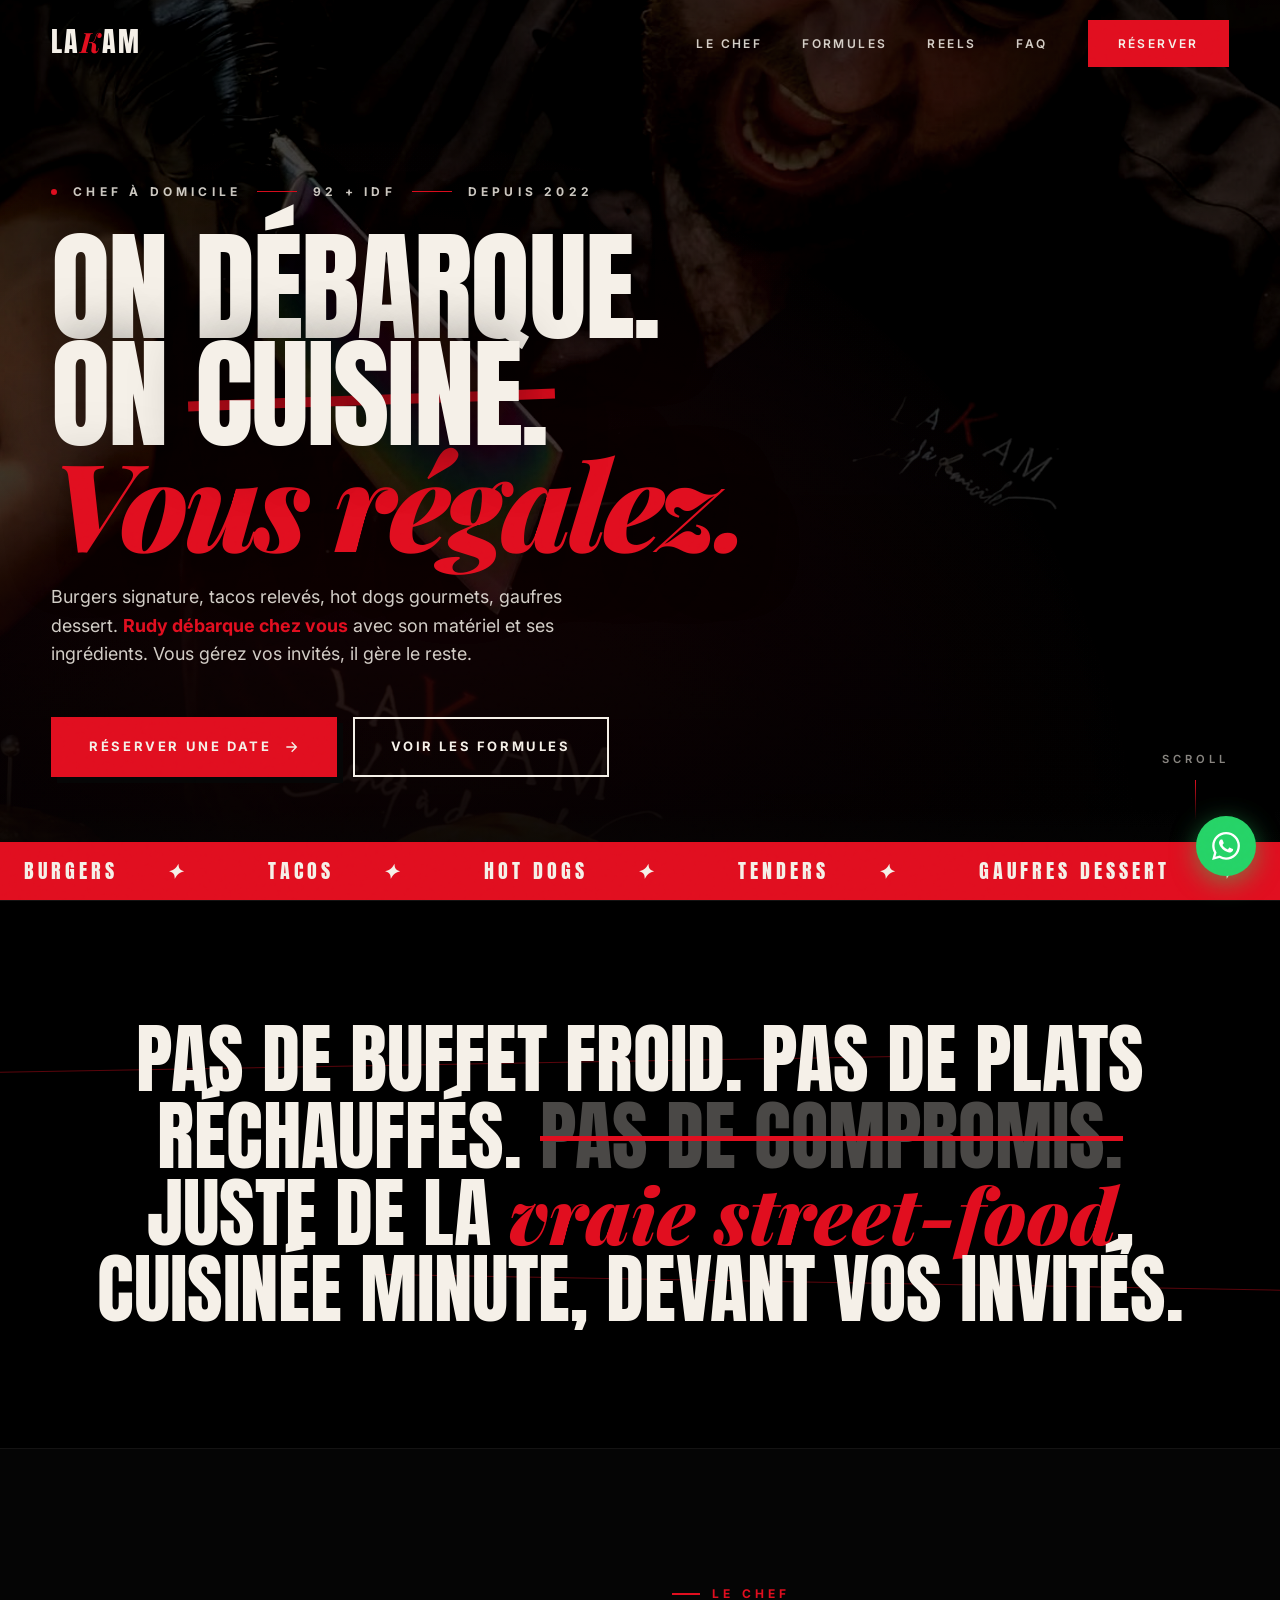
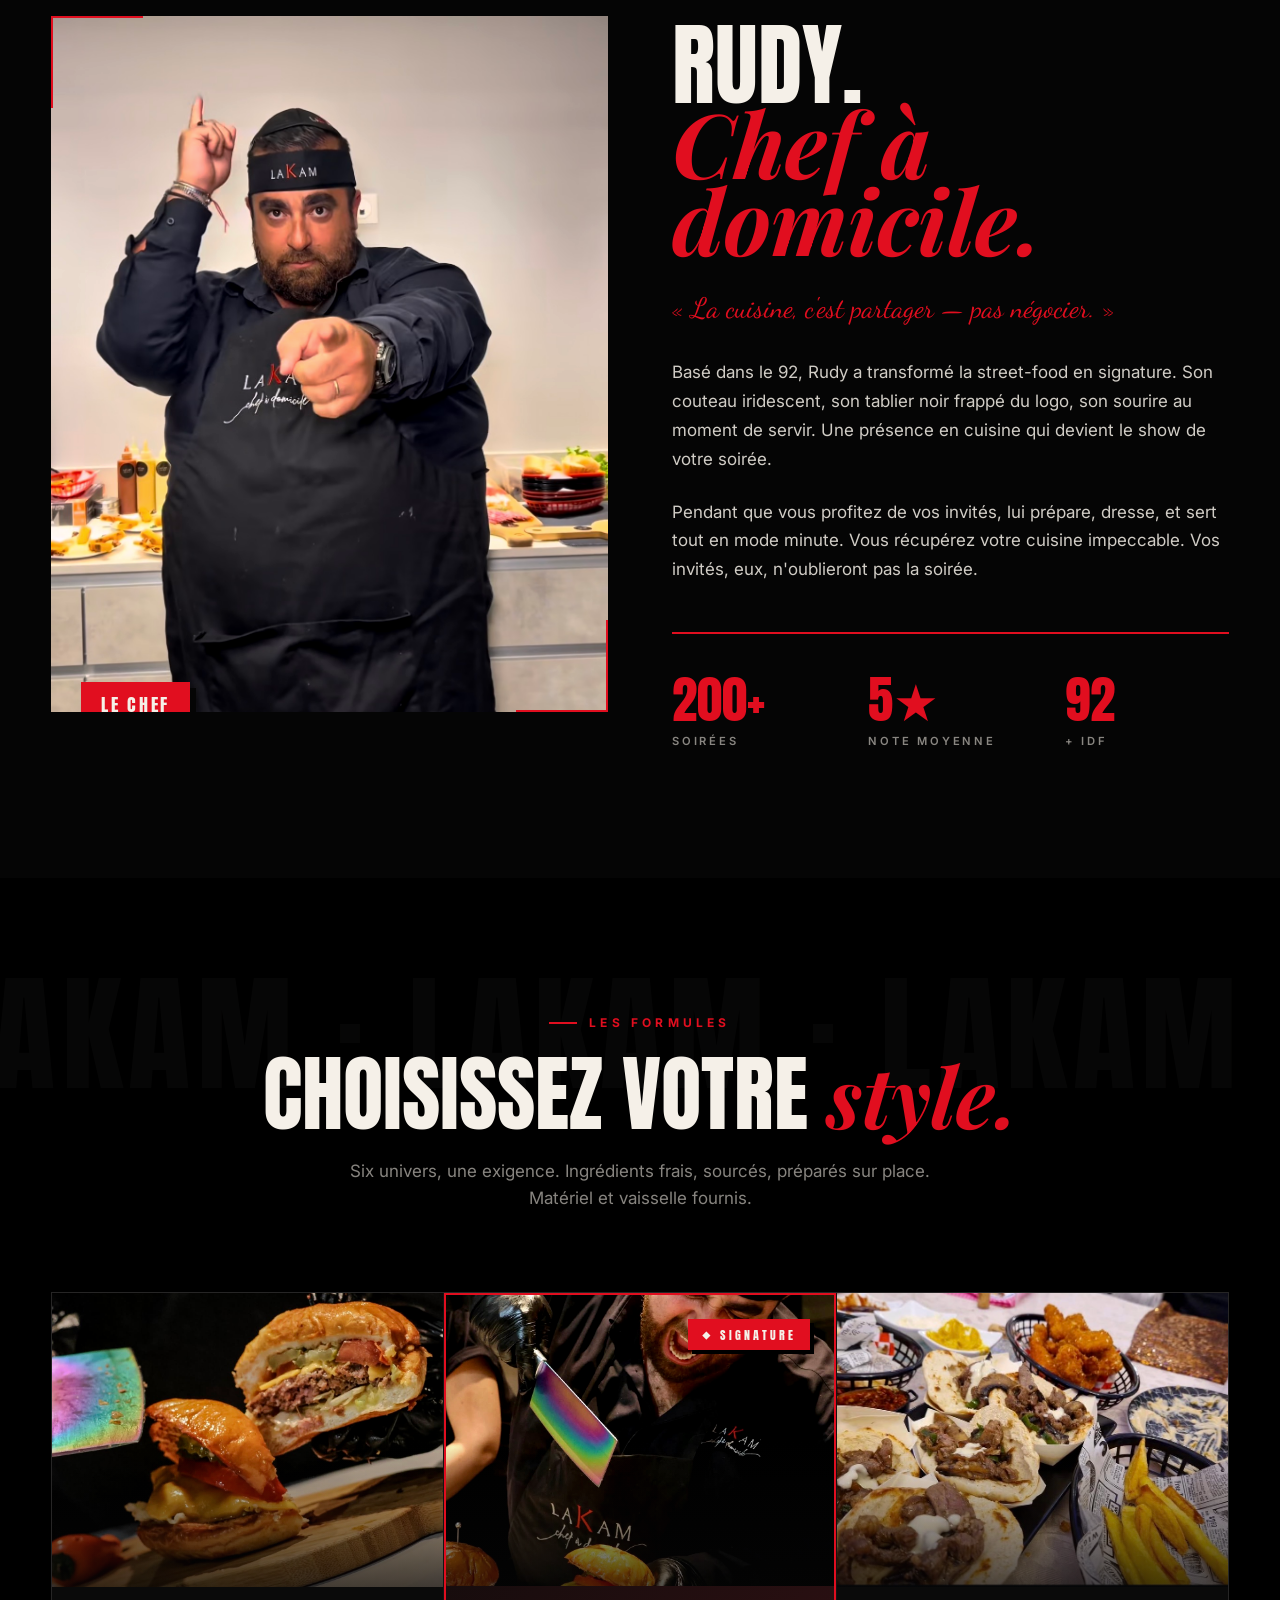
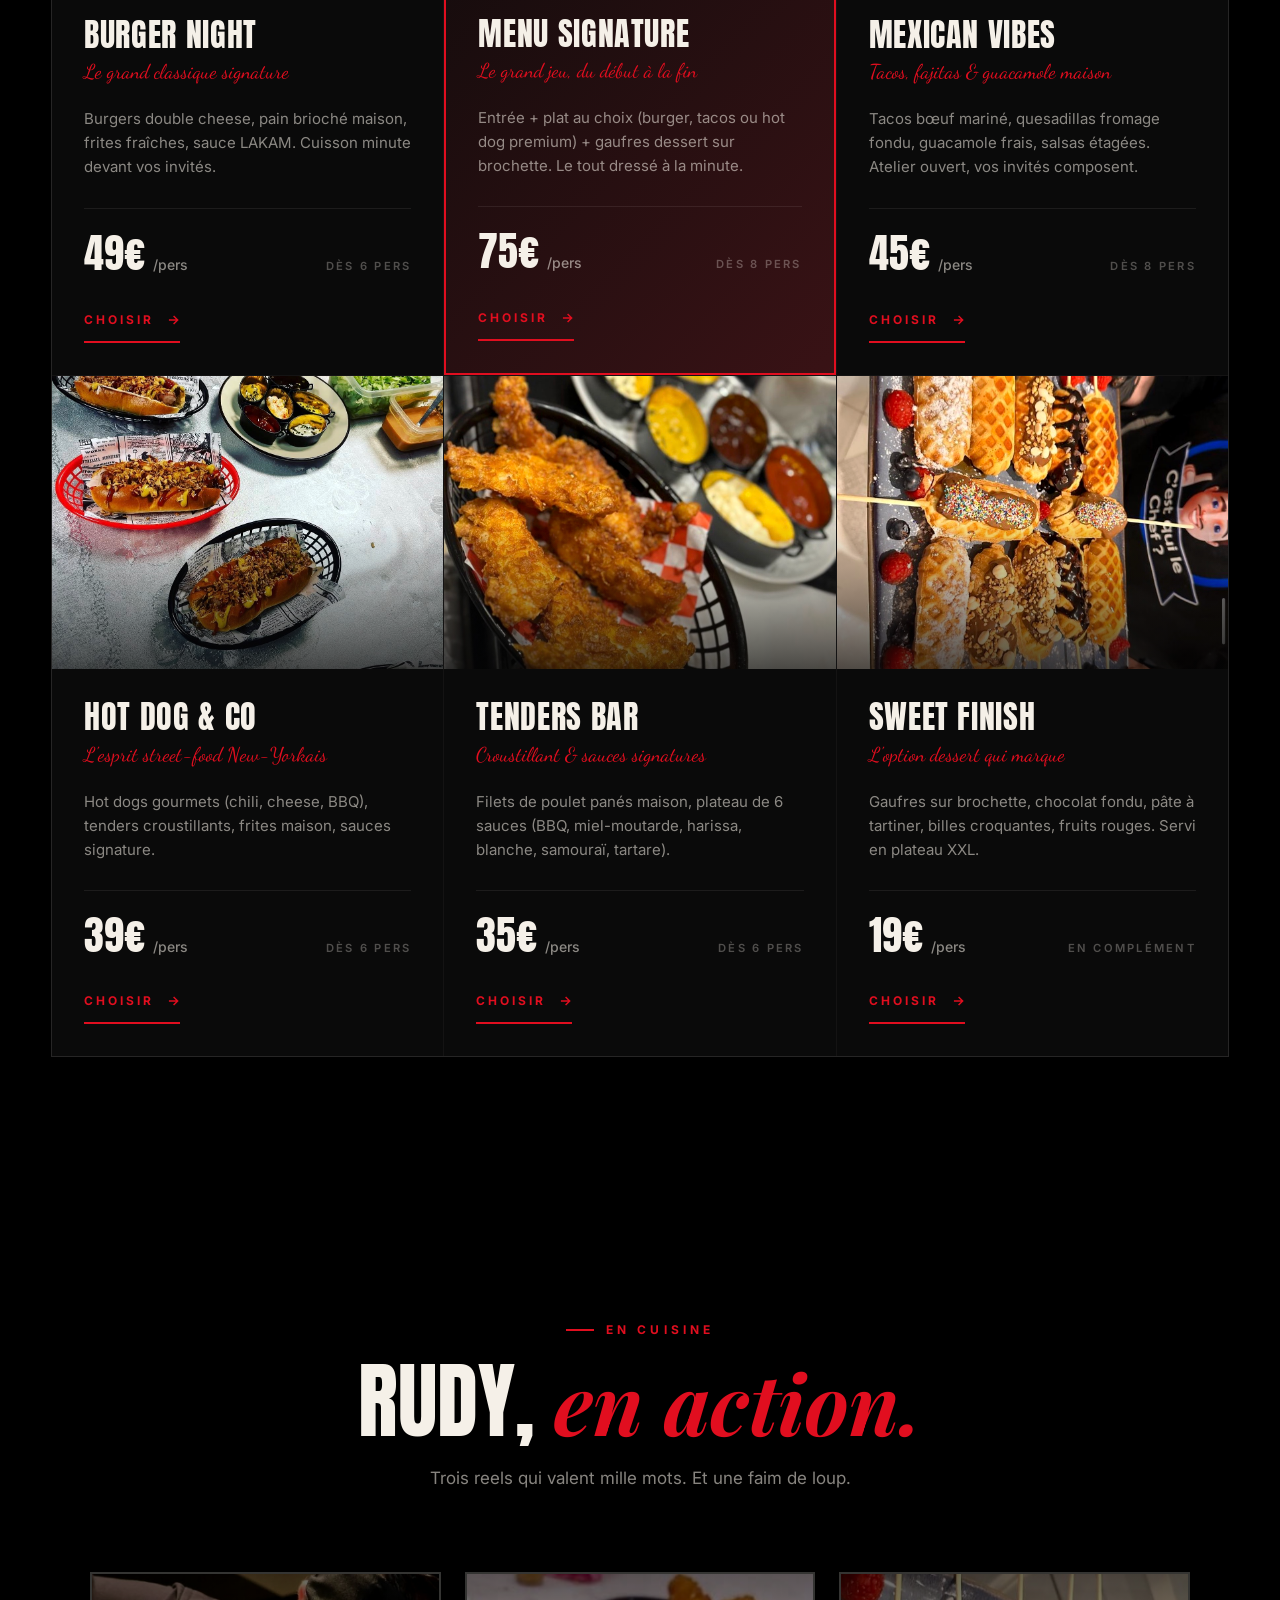
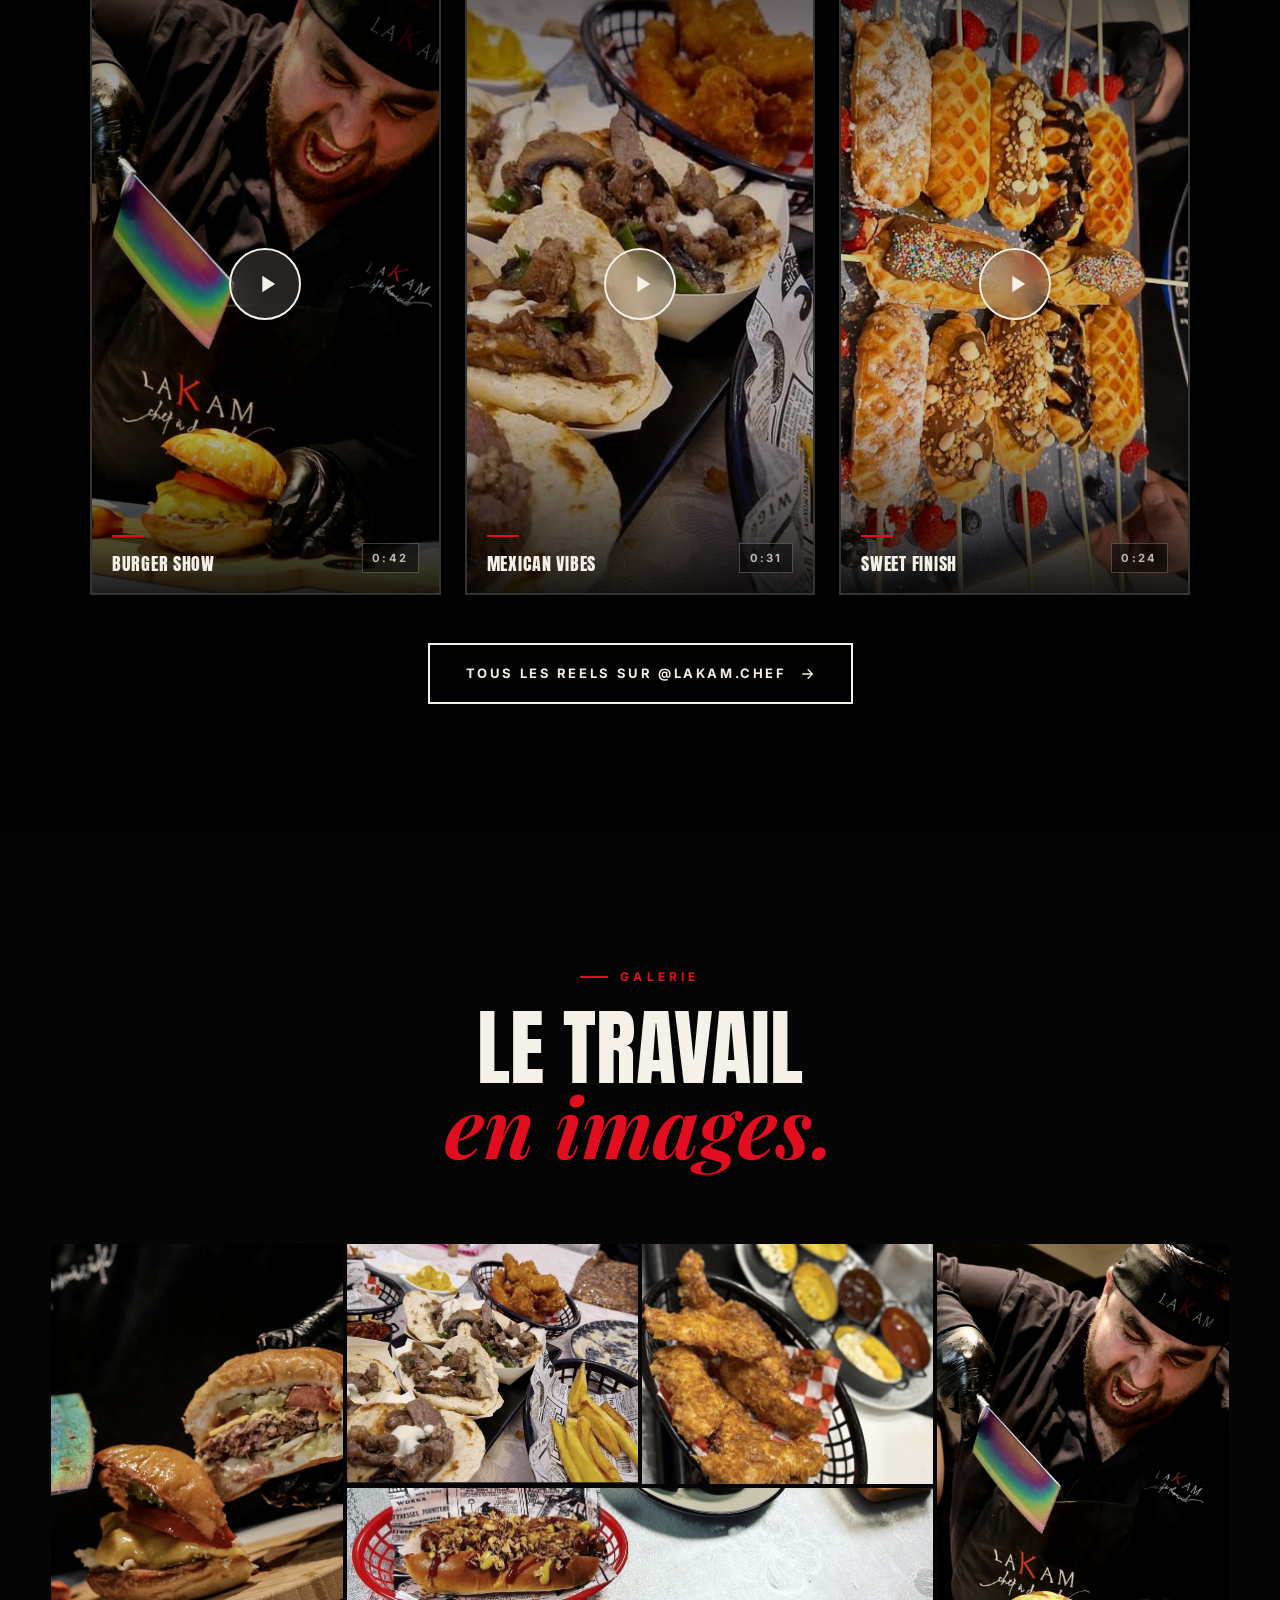
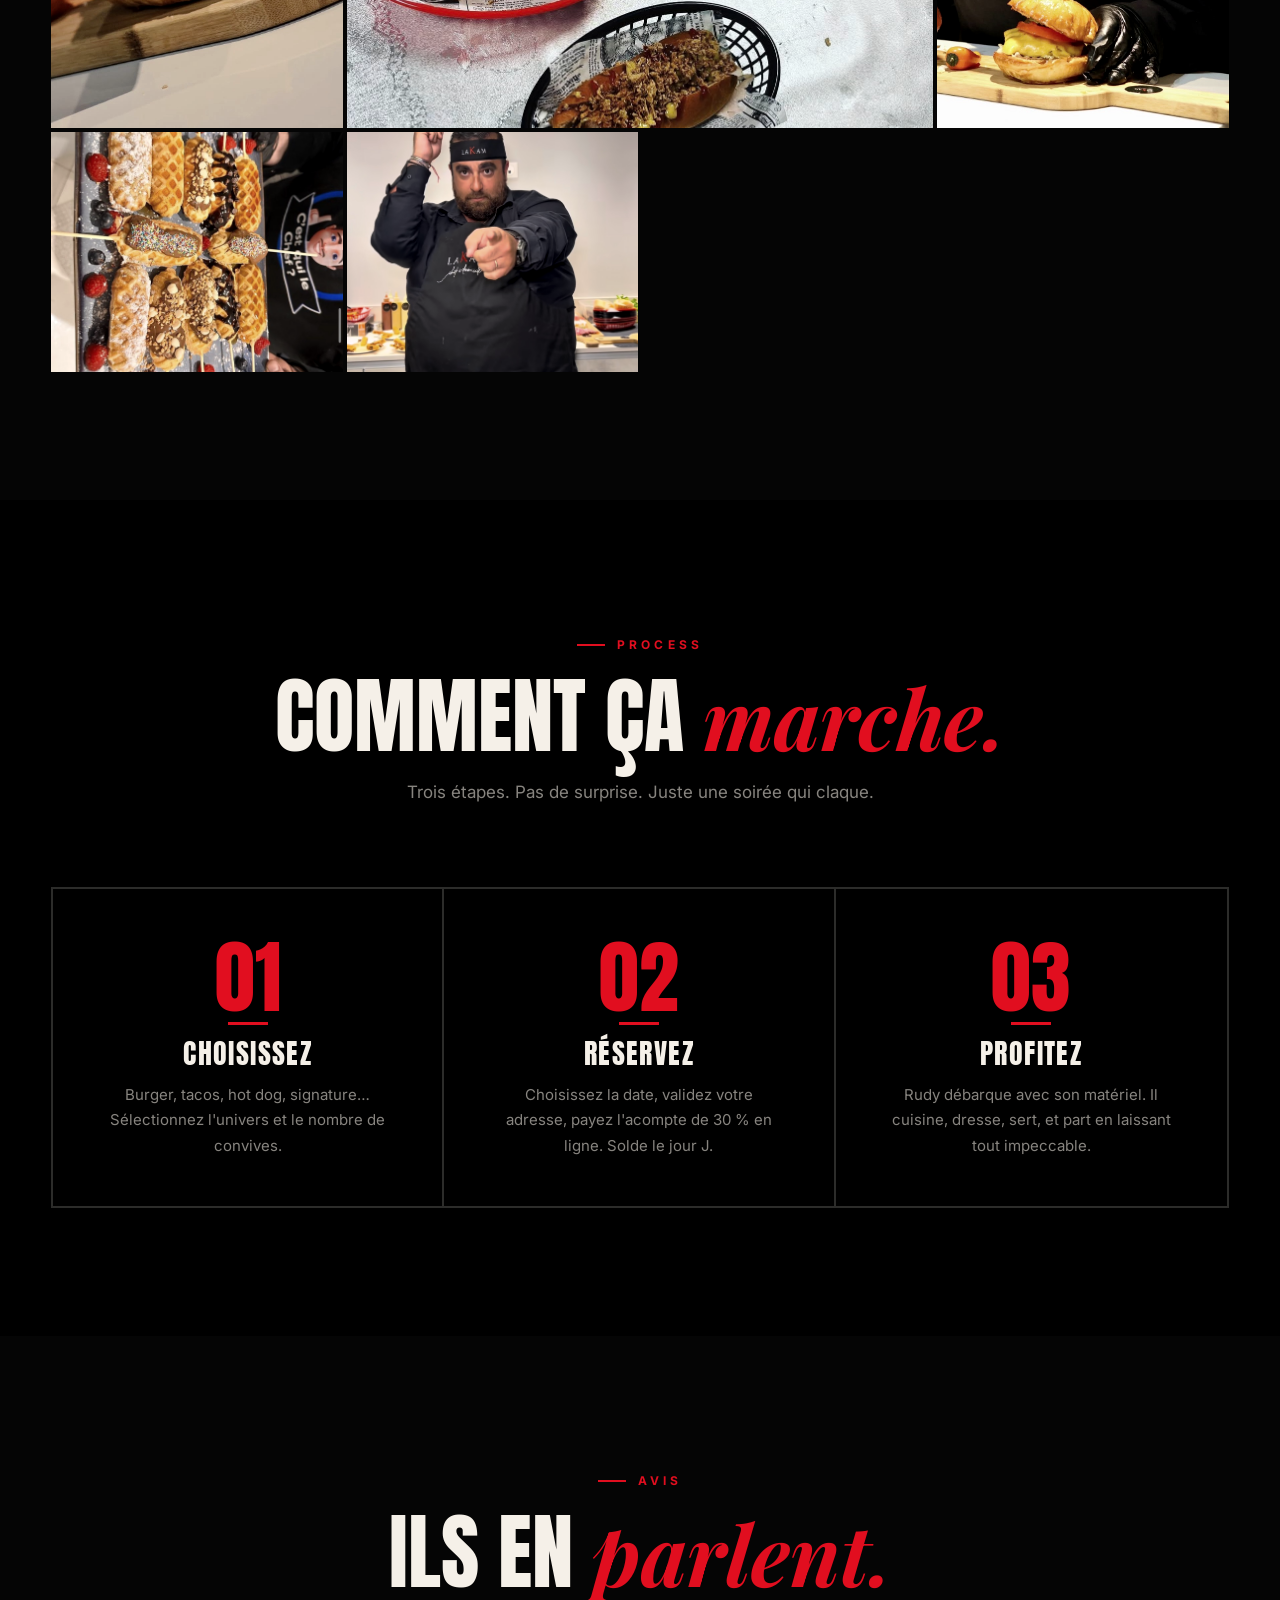
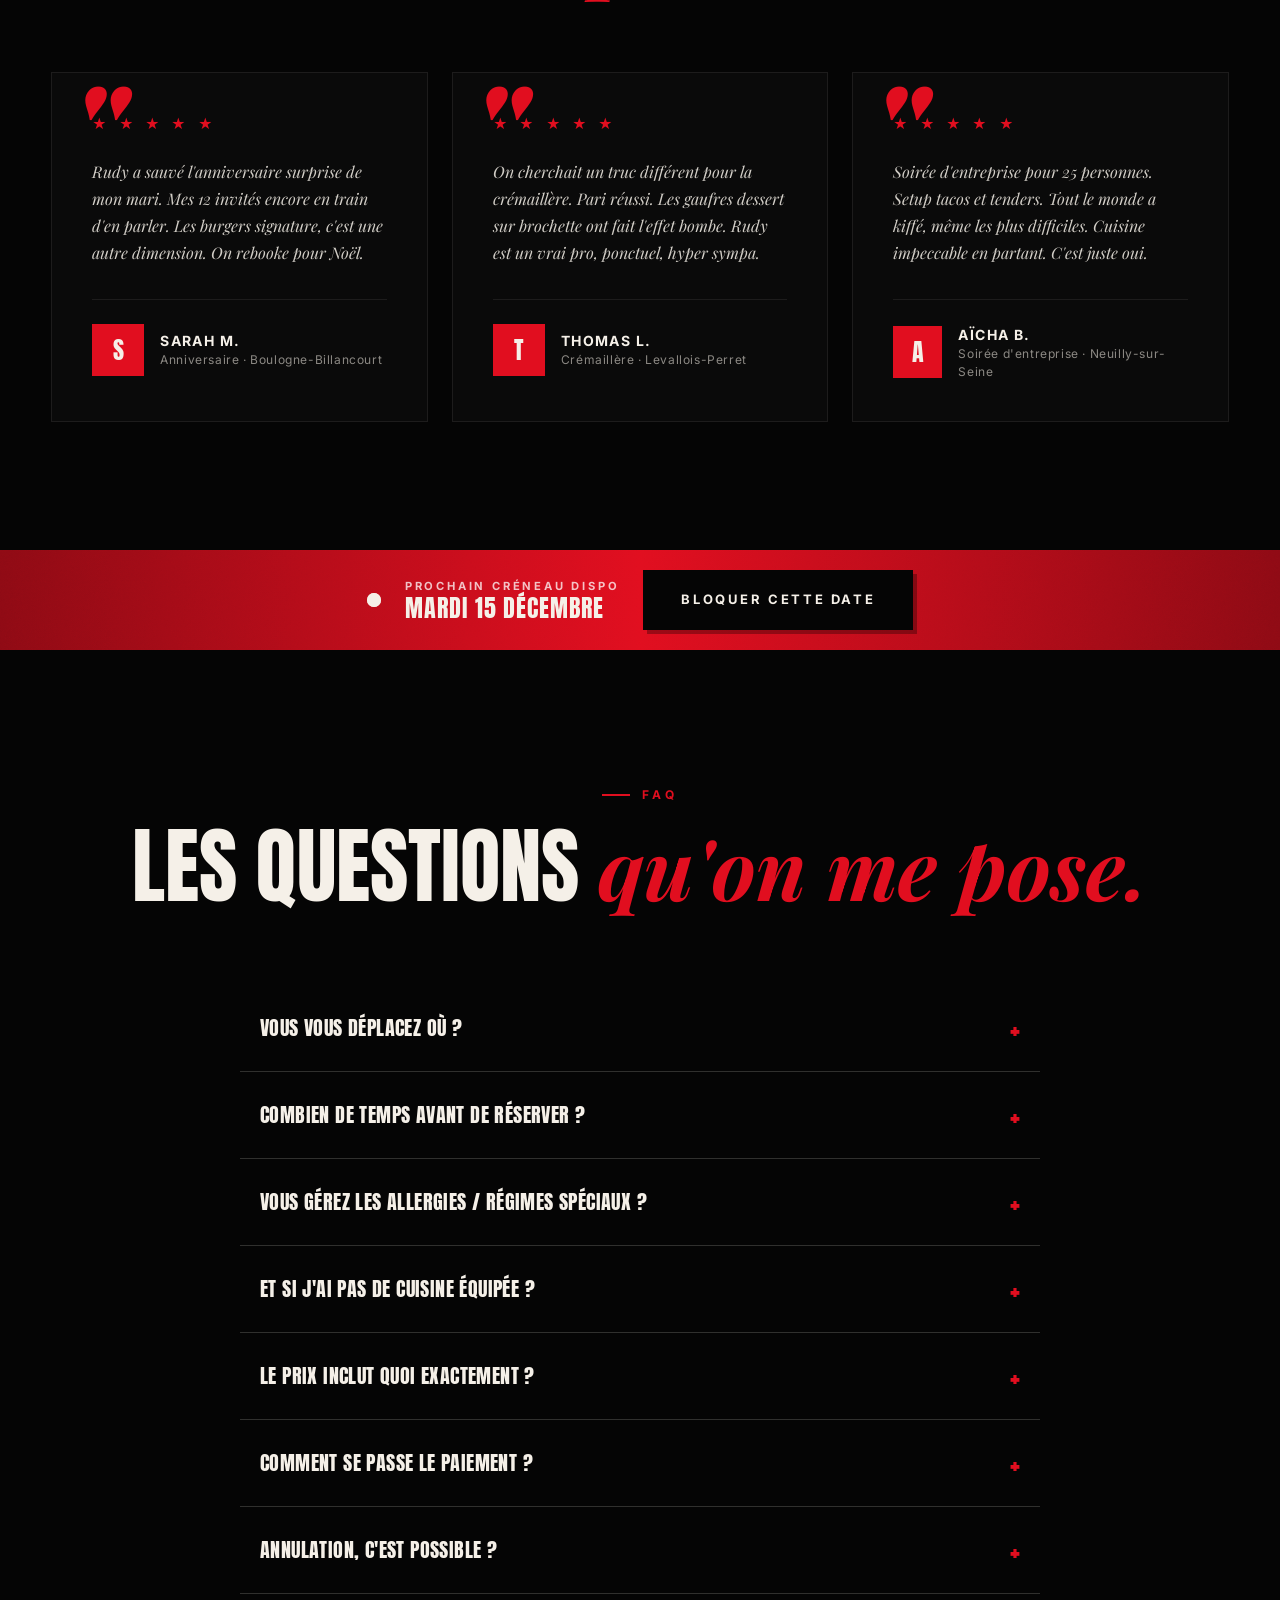
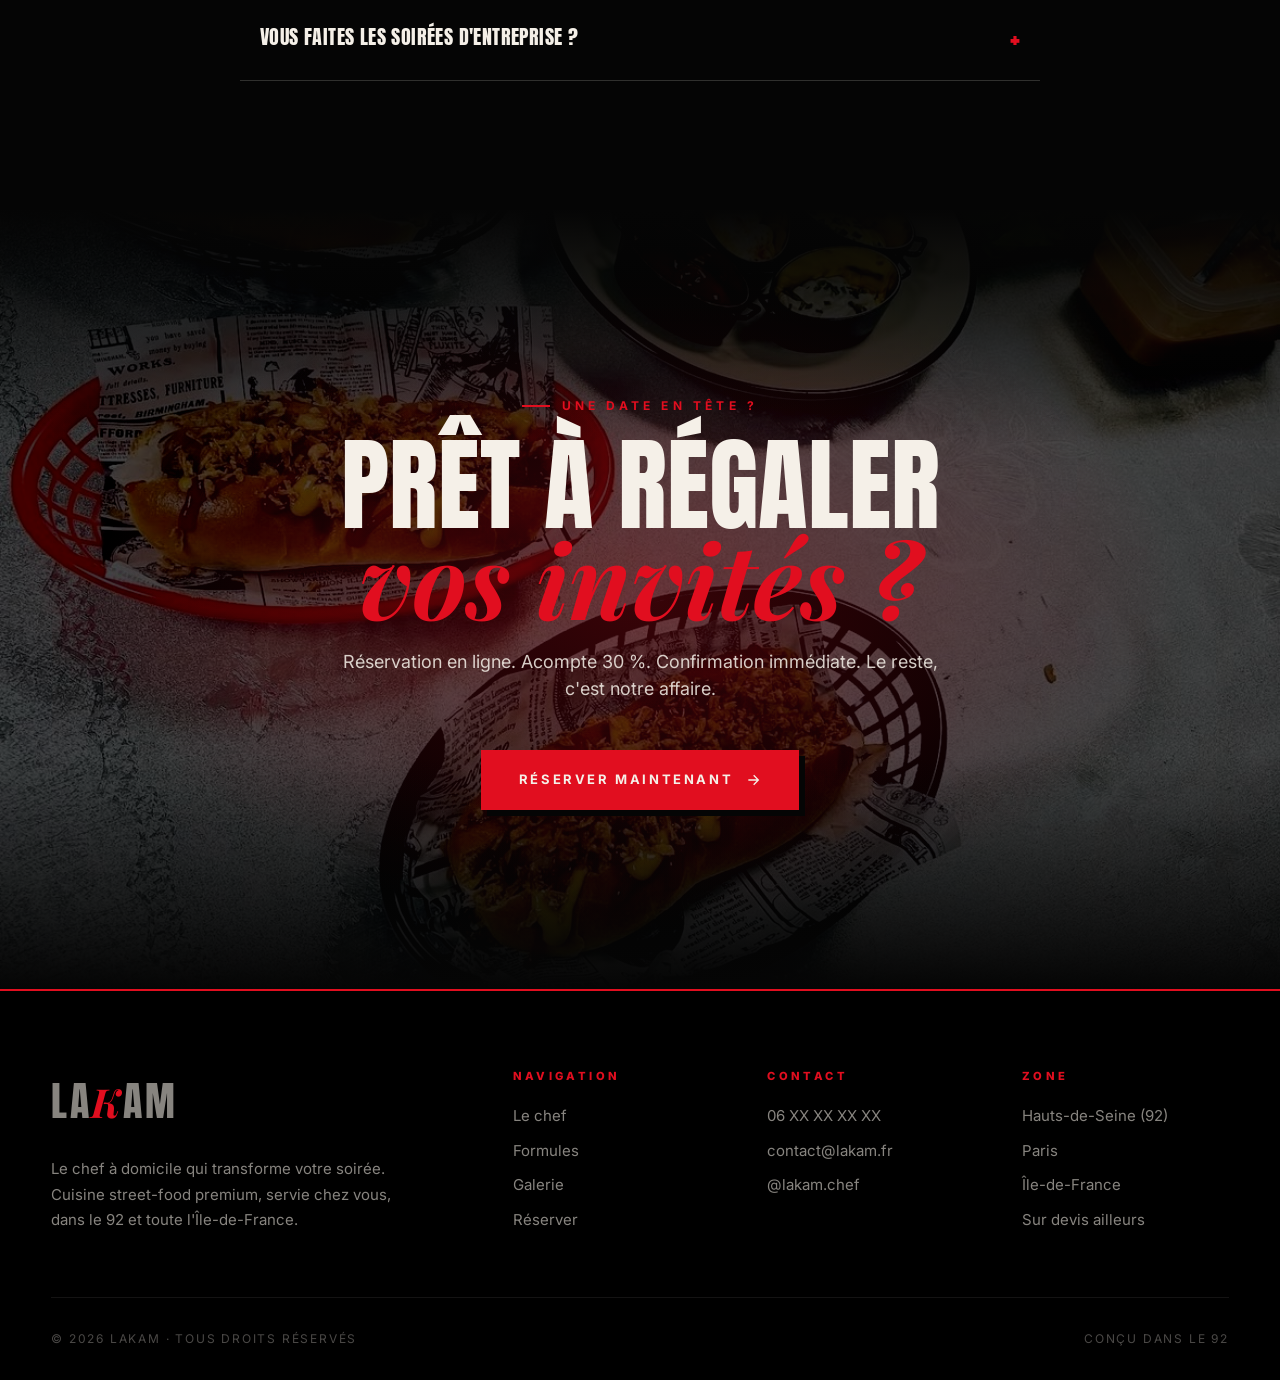
==== commit dc71da16: "Replace Insta embeds with custom 9:16 video cards" ====
--- a/index.html
+++ b/index.html
@@ -274,7 +274,7 @@
     </div>
   </section>
 
-  <!-- ============ Reels (Instagram embeds) ============ -->
+  <!-- ============ Reels (custom video cards) ============ -->
   <section class="reels" id="reels">
     <div class="container">
       <div class="formules-header reveal" style="text-align:center;">
@@ -284,15 +284,44 @@
       </div>
 
       <div class="reels-grid">
-        <div class="reel-card reveal">
-          <blockquote class="instagram-media" data-instgrm-permalink="https://www.instagram.com/reel/DVmAkWtCPKl/" data-instgrm-version="14"></blockquote>
-        </div>
-        <div class="reel-card reveal reveal-delay-1">
-          <blockquote class="instagram-media" data-instgrm-permalink="https://www.instagram.com/reel/DV4HP1RCIJH/" data-instgrm-version="14"></blockquote>
-        </div>
-        <div class="reel-card reveal reveal-delay-2">
-          <blockquote class="instagram-media" data-instgrm-permalink="https://www.instagram.com/reel/DSfmS1miPPI/" data-instgrm-version="14"></blockquote>
-        </div>
+        <a href="https://www.instagram.com/reel/DVmAkWtCPKl/" target="_blank" rel="noopener" class="reel-card reveal" aria-label="Voir le reel sur Instagram">
+          <div class="reel-thumb"><img src="images/chef-action.jpg" alt="" /></div>
+          <div class="reel-overlay">
+            <div class="reel-play">
+              <svg viewBox="0 0 24 24" fill="currentColor"><path d="M8 5v14l11-7z"/></svg>
+            </div>
+            <div class="reel-meta">
+              <span class="reel-tag">Burger Show</span>
+              <span class="reel-duration">0:42</span>
+            </div>
+          </div>
+        </a>
+
+        <a href="https://www.instagram.com/reel/DV4HP1RCIJH/" target="_blank" rel="noopener" class="reel-card reveal reveal-delay-1" aria-label="Voir le reel sur Instagram">
+          <div class="reel-thumb"><img src="images/tacos.jpg" alt="" /></div>
+          <div class="reel-overlay">
+            <div class="reel-play">
+              <svg viewBox="0 0 24 24" fill="currentColor"><path d="M8 5v14l11-7z"/></svg>
+            </div>
+            <div class="reel-meta">
+              <span class="reel-tag">Mexican Vibes</span>
+              <span class="reel-duration">0:31</span>
+            </div>
+          </div>
+        </a>
+
+        <a href="https://www.instagram.com/reel/DSfmS1miPPI/" target="_blank" rel="noopener" class="reel-card reveal reveal-delay-2" aria-label="Voir le reel sur Instagram">
+          <div class="reel-thumb"><img src="images/waffles.jpg" alt="" /></div>
+          <div class="reel-overlay">
+            <div class="reel-play">
+              <svg viewBox="0 0 24 24" fill="currentColor"><path d="M8 5v14l11-7z"/></svg>
+            </div>
+            <div class="reel-meta">
+              <span class="reel-tag">Sweet Finish</span>
+              <span class="reel-duration">0:24</span>
+            </div>
+          </div>
+        </a>
       </div>
 
       <div class="reels-cta reveal" style="text-align:center; margin-top:3rem;">
@@ -302,7 +331,6 @@
         </a>
       </div>
     </div>
-    <script async src="https://www.instagram.com/embed.js"></script>
   </section>
 
   <!-- ============ Gallery ============ -->
--- a/styles.css
+++ b/styles.css
@@ -1721,7 +1721,7 @@
 .error-msg { color: var(--red); font-size: 0.8125rem; margin-top: 0.5rem; font-weight: 600; }
 input.error, textarea.error, select.error { border-color: var(--red); }
 
-/* ============ Reels (Instagram embeds) ============ */
+/* ============ Reels (custom video cards) ============ */
 .reels {
   padding: var(--section-py) 0;
   background: var(--black-deep);
@@ -1732,18 +1732,19 @@
   display: grid;
   grid-template-columns: repeat(3, 1fr);
   gap: 1.5rem;
-  align-items: start;
-  justify-items: center;
+  max-width: 1100px;
+  margin: 0 auto;
 }
 
 .reel-card {
-  width: 100%;
-  max-width: 380px;
+  position: relative;
+  display: block;
+  aspect-ratio: 9 / 16;
+  overflow: hidden;
+  background: var(--black-card);
   border: 2px solid var(--border-strong);
-  background: var(--black);
-  padding: 4px;
   transition: all 0.4s var(--ease-brutal);
-  position: relative;
+  cursor: pointer;
 }
 
 .reel-card:hover {
@@ -1752,22 +1753,126 @@
   box-shadow: 6px 6px 0 var(--red);
 }
 
-.reel-card .instagram-media {
-  background: var(--black) !important;
-  border: none !important;
-  margin: 0 !important;
-  min-width: unset !important;
-  max-width: 100% !important;
-  width: 100% !important;
+.reel-thumb {
+  position: absolute;
+  inset: 0;
+  overflow: hidden;
+}
+
+.reel-thumb img {
+  width: 100%;
+  height: 100%;
+  object-fit: cover;
+  filter: brightness(0.8) contrast(1.05);
+  transform: scale(1.08);
+  animation: reelKenBurns 14s ease-in-out infinite alternate;
+}
+
+.reel-card:nth-child(2) .reel-thumb img { animation-delay: -4s; animation-duration: 16s; }
+.reel-card:nth-child(3) .reel-thumb img { animation-delay: -8s; animation-duration: 18s; }
+
+@keyframes reelKenBurns {
+  0%   { transform: scale(1.08) translate(-1%, -1%); }
+  100% { transform: scale(1.18) translate(2%, 1.5%); }
+}
+
+.reel-overlay {
+  position: absolute;
+  inset: 0;
+  z-index: 2;
+  display: flex;
+  flex-direction: column;
+  justify-content: space-between;
+  padding: 1.25rem;
+  background:
+    linear-gradient(180deg, rgba(0,0,0,0.5) 0%, transparent 30%, transparent 70%, rgba(0,0,0,0.85) 100%);
+  transition: background 0.4s var(--ease);
+}
+
+.reel-card:hover .reel-overlay {
+  background:
+    linear-gradient(180deg, rgba(225,14,31,0.25) 0%, rgba(0,0,0,0.3) 50%, rgba(0,0,0,0.95) 100%);
+}
+
+.reel-play {
+  position: absolute;
+  top: 50%;
+  left: 50%;
+  transform: translate(-50%, -50%);
+  width: 72px;
+  height: 72px;
+  border-radius: 50%;
+  background: rgba(245, 240, 232, 0.15);
+  backdrop-filter: blur(12px);
+  -webkit-backdrop-filter: blur(12px);
+  border: 2px solid var(--white);
+  display: flex;
+  align-items: center;
+  justify-content: center;
+  color: var(--white);
+  transition: all 0.4s var(--ease-brutal);
+}
+
+.reel-play svg {
+  width: 28px;
+  height: 28px;
+  margin-left: 4px;
+}
+
+.reel-card:hover .reel-play {
+  background: var(--red);
+  border-color: var(--red);
+  transform: translate(-50%, -50%) scale(1.1);
+  box-shadow: 0 0 40px var(--red-glow);
+}
+
+.reel-meta {
+  display: flex;
+  justify-content: space-between;
+  align-items: flex-end;
+  align-self: stretch;
+  margin-top: auto;
+  position: relative;
+}
+
+.reel-meta::before {
+  content: '';
+  position: absolute;
+  top: -8px;
+  left: 0;
+  width: 32px;
+  height: 2px;
+  background: var(--red);
+}
+
+.reel-tag {
+  font-family: var(--font-display);
+  font-size: 1.125rem;
+  text-transform: uppercase;
+  letter-spacing: 0.04em;
+  color: var(--white);
+  line-height: 1;
+}
+
+.reel-duration {
+  font-family: var(--font-sans);
+  font-size: 0.7rem;
+  font-weight: 700;
+  letter-spacing: 0.2em;
+  color: rgba(245, 240, 232, 0.75);
+  background: rgba(0, 0, 0, 0.5);
+  padding: 0.35rem 0.6rem;
+  border: 1px solid rgba(245, 240, 232, 0.25);
 }
 
 @media (max-width: 1000px) {
-  .reels-grid { grid-template-columns: repeat(2, 1fr); }
-}
-
-@media (max-width: 700px) {
-  .reels-grid { grid-template-columns: 1fr; gap: 2rem; }
-  .reel-card { max-width: 460px; }
+  .reels-grid { grid-template-columns: repeat(2, 1fr); max-width: 720px; }
+  .reel-card:nth-child(3) { display: none; }
+}
+
+@media (max-width: 600px) {
+  .reels-grid { grid-template-columns: 1fr; max-width: 360px; gap: 1.25rem; }
+  .reel-card:nth-child(3) { display: block; }
 }
 
 /* ============ Dispo strip ============ */
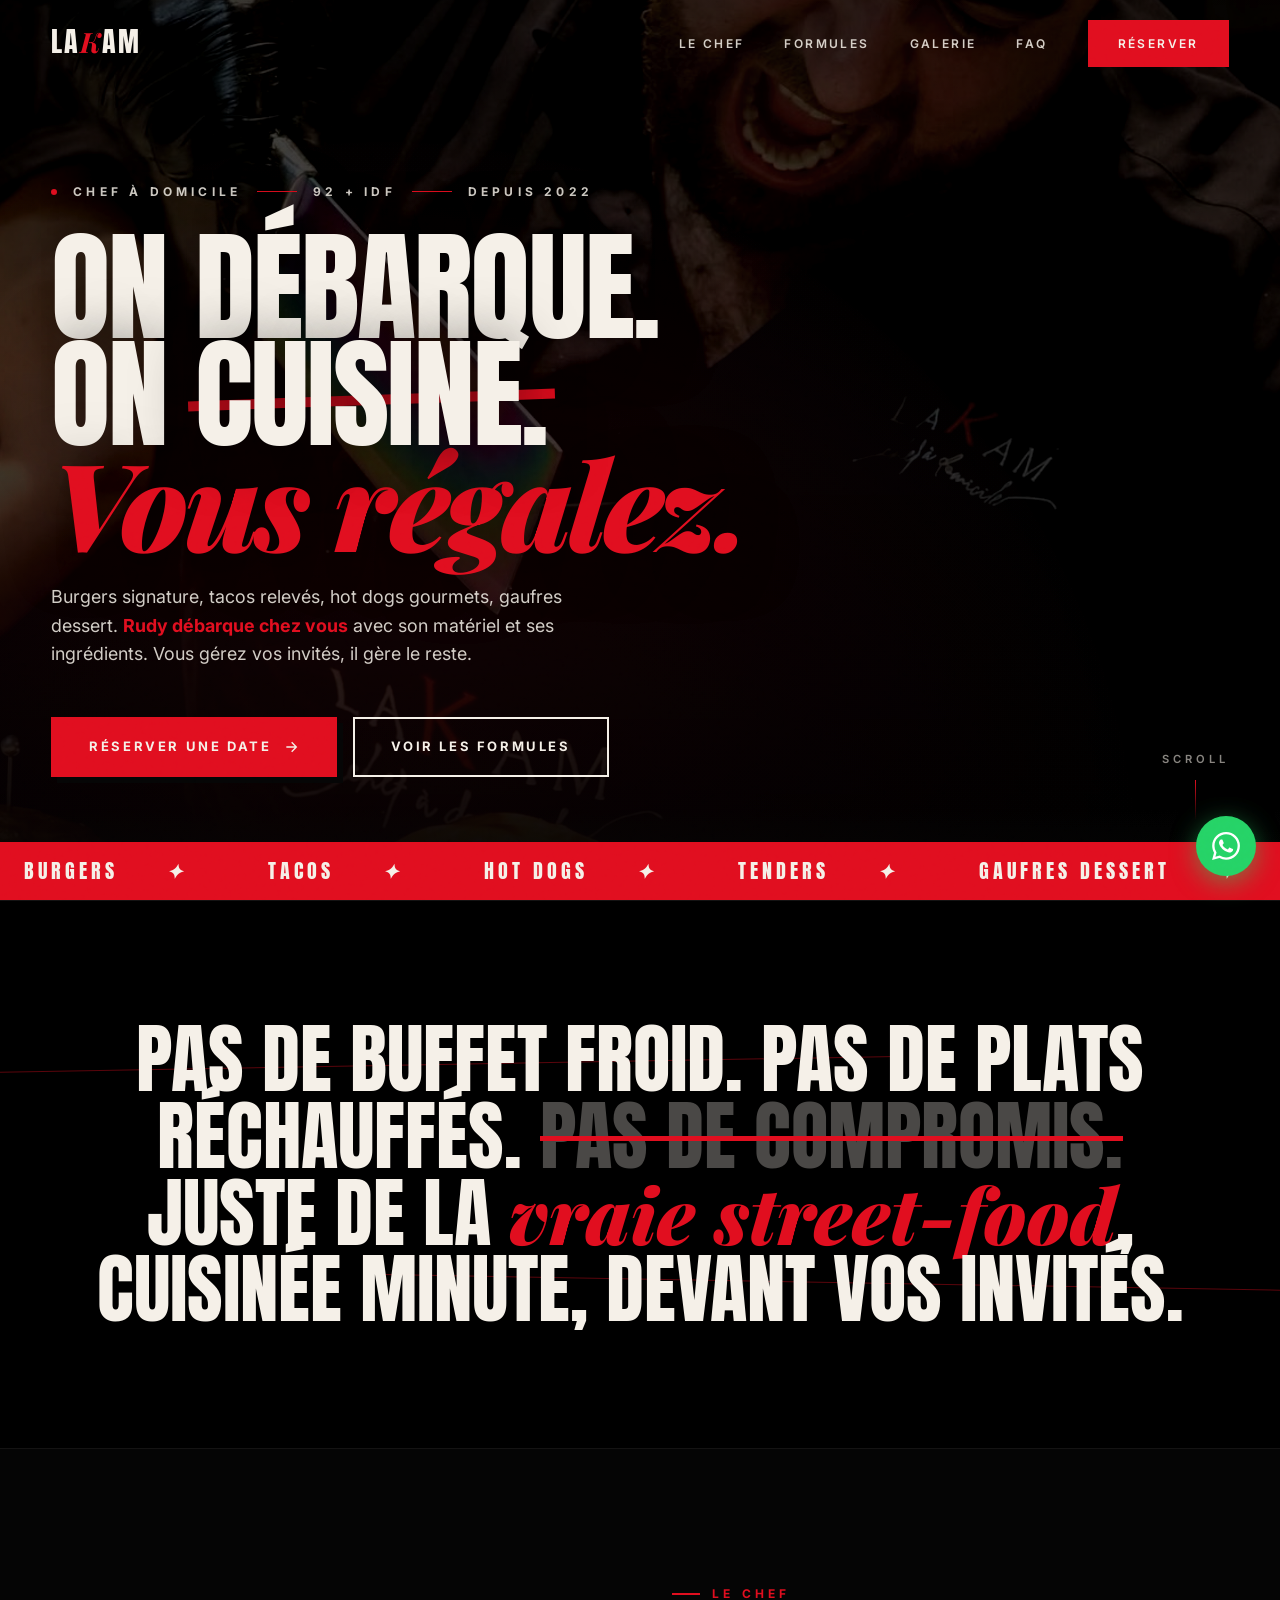
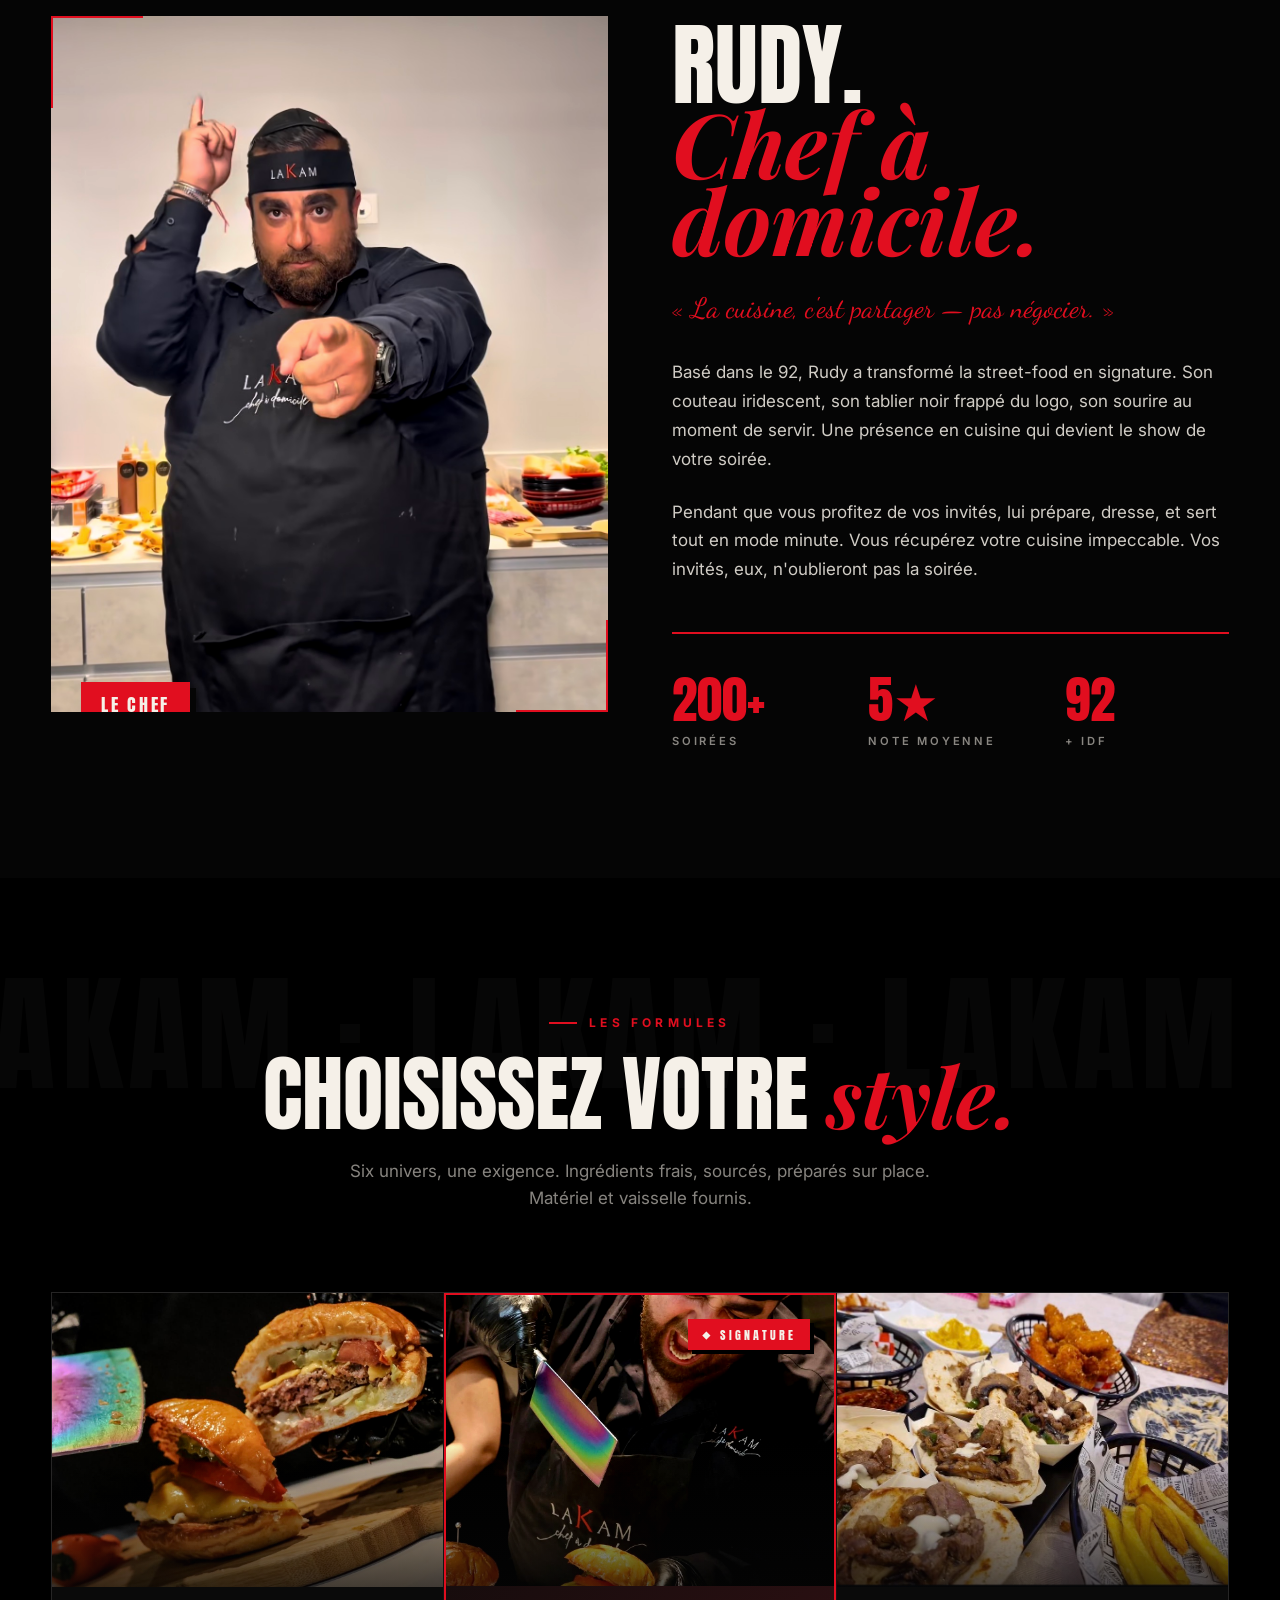
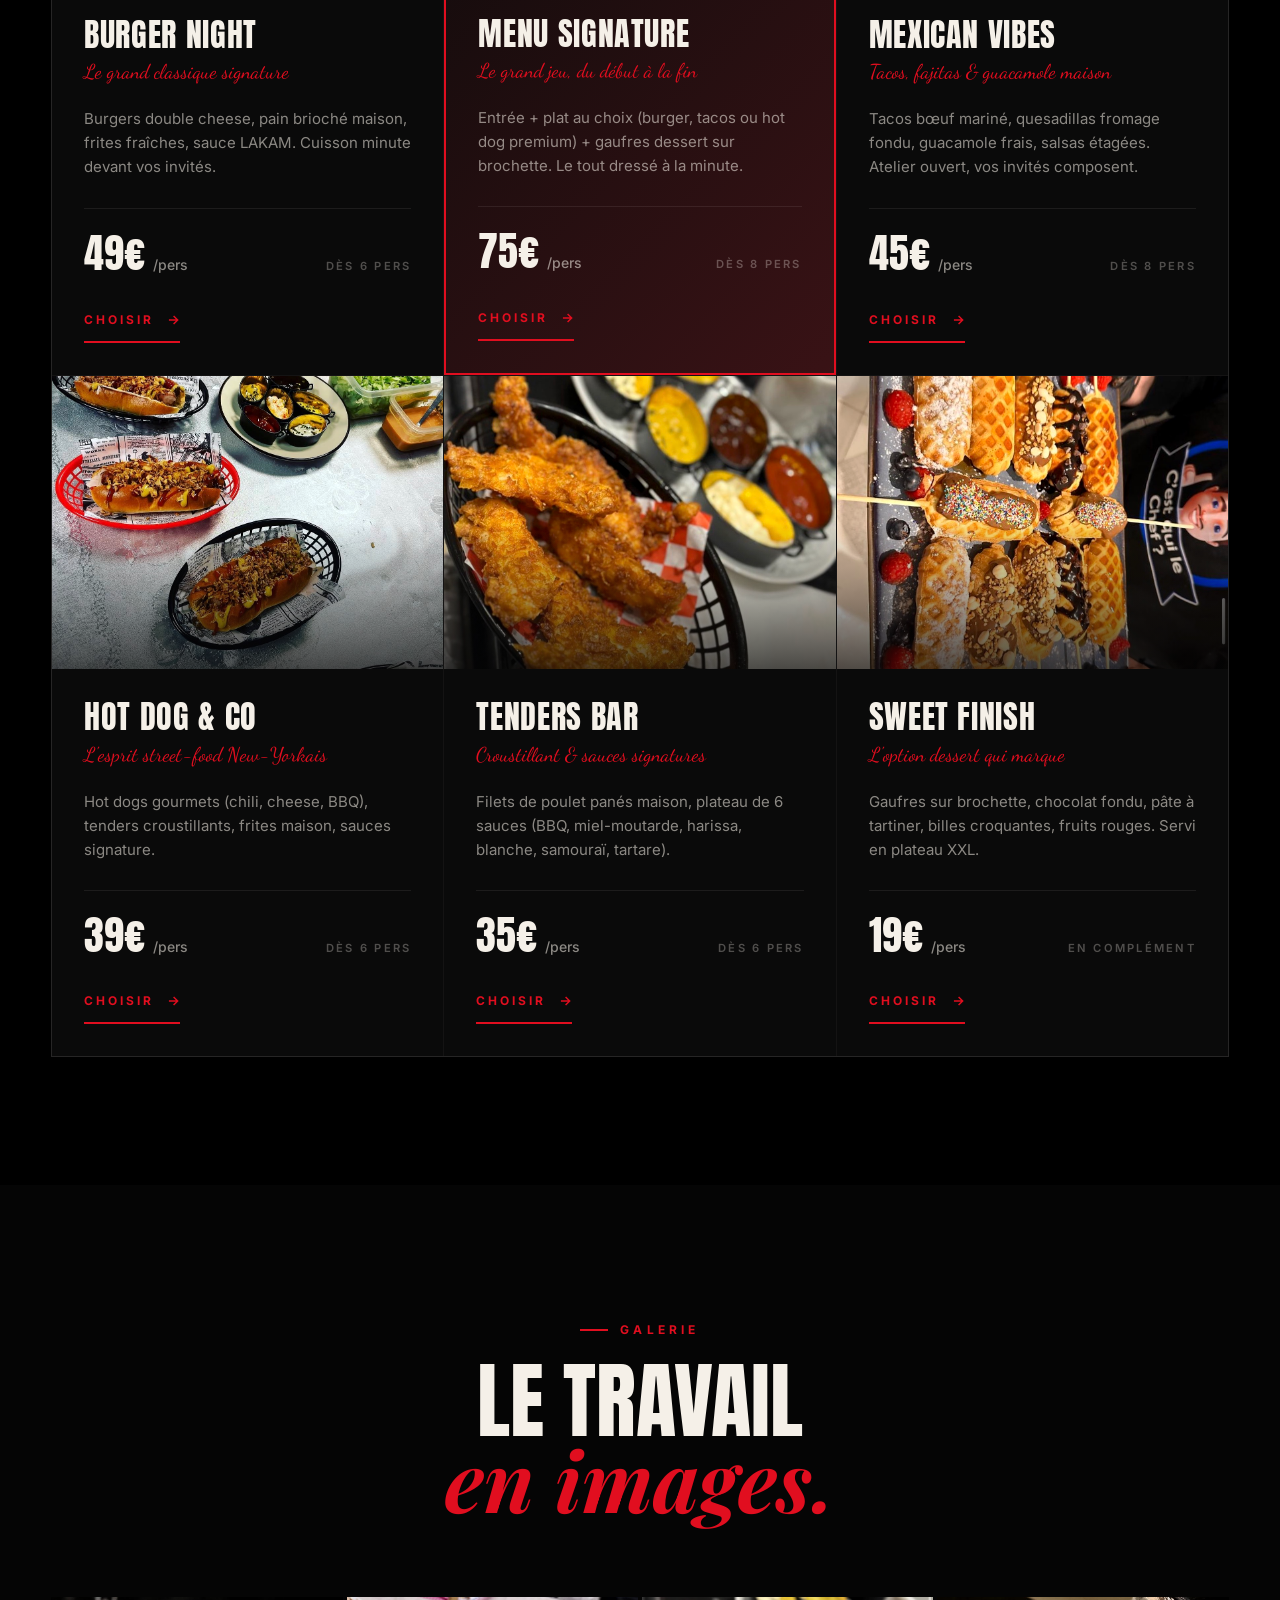
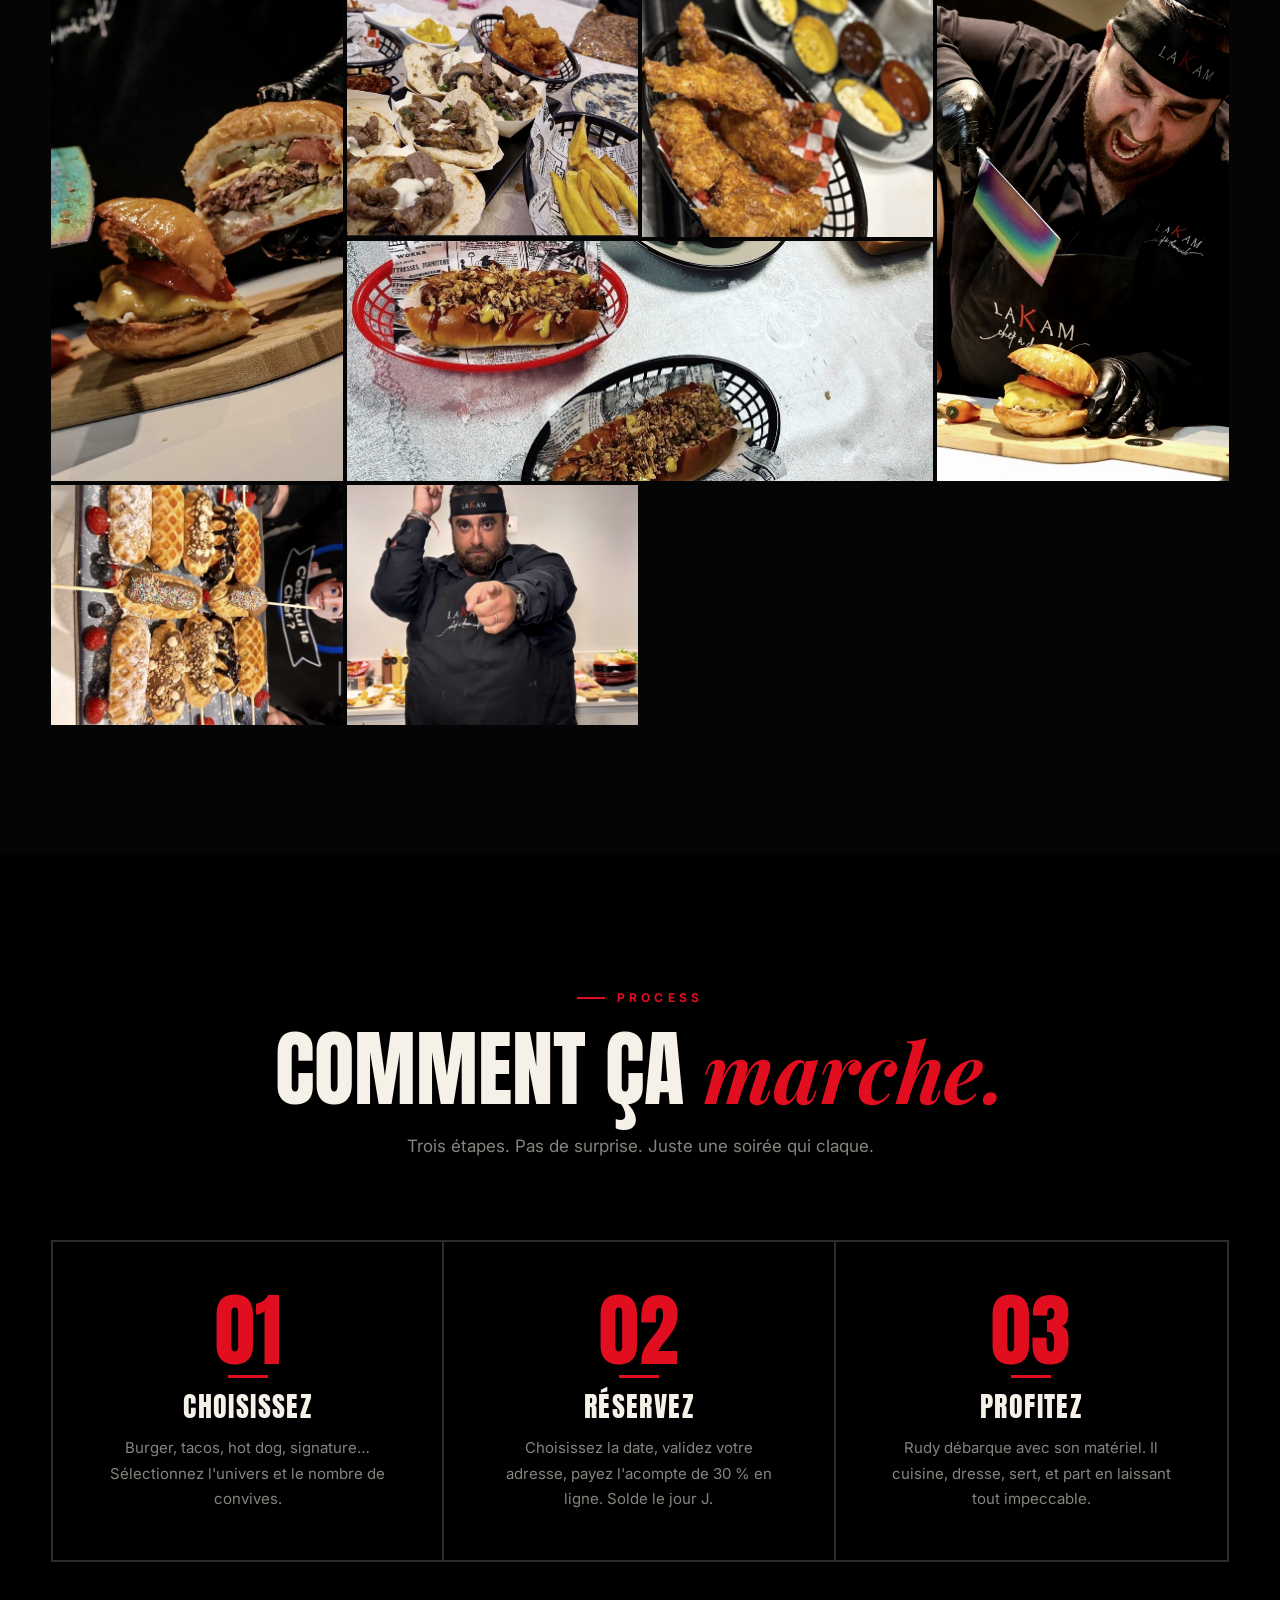
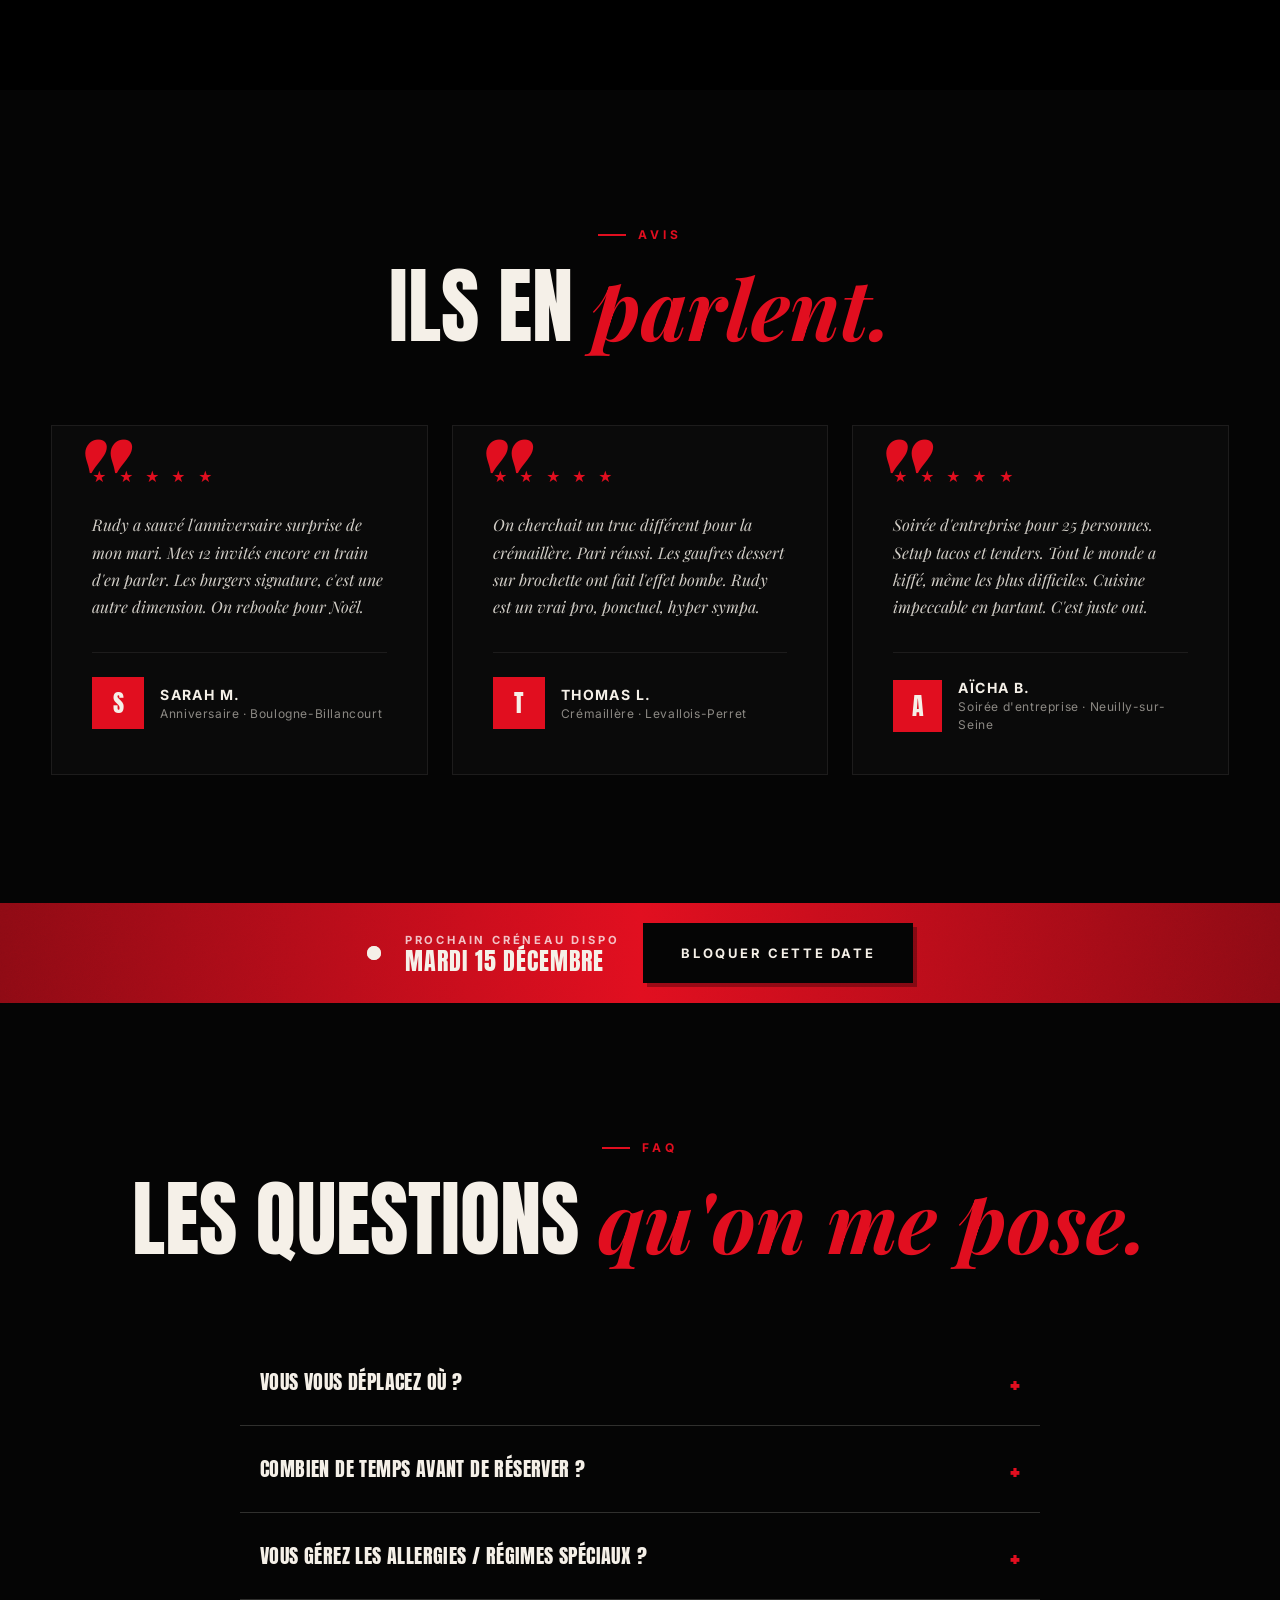
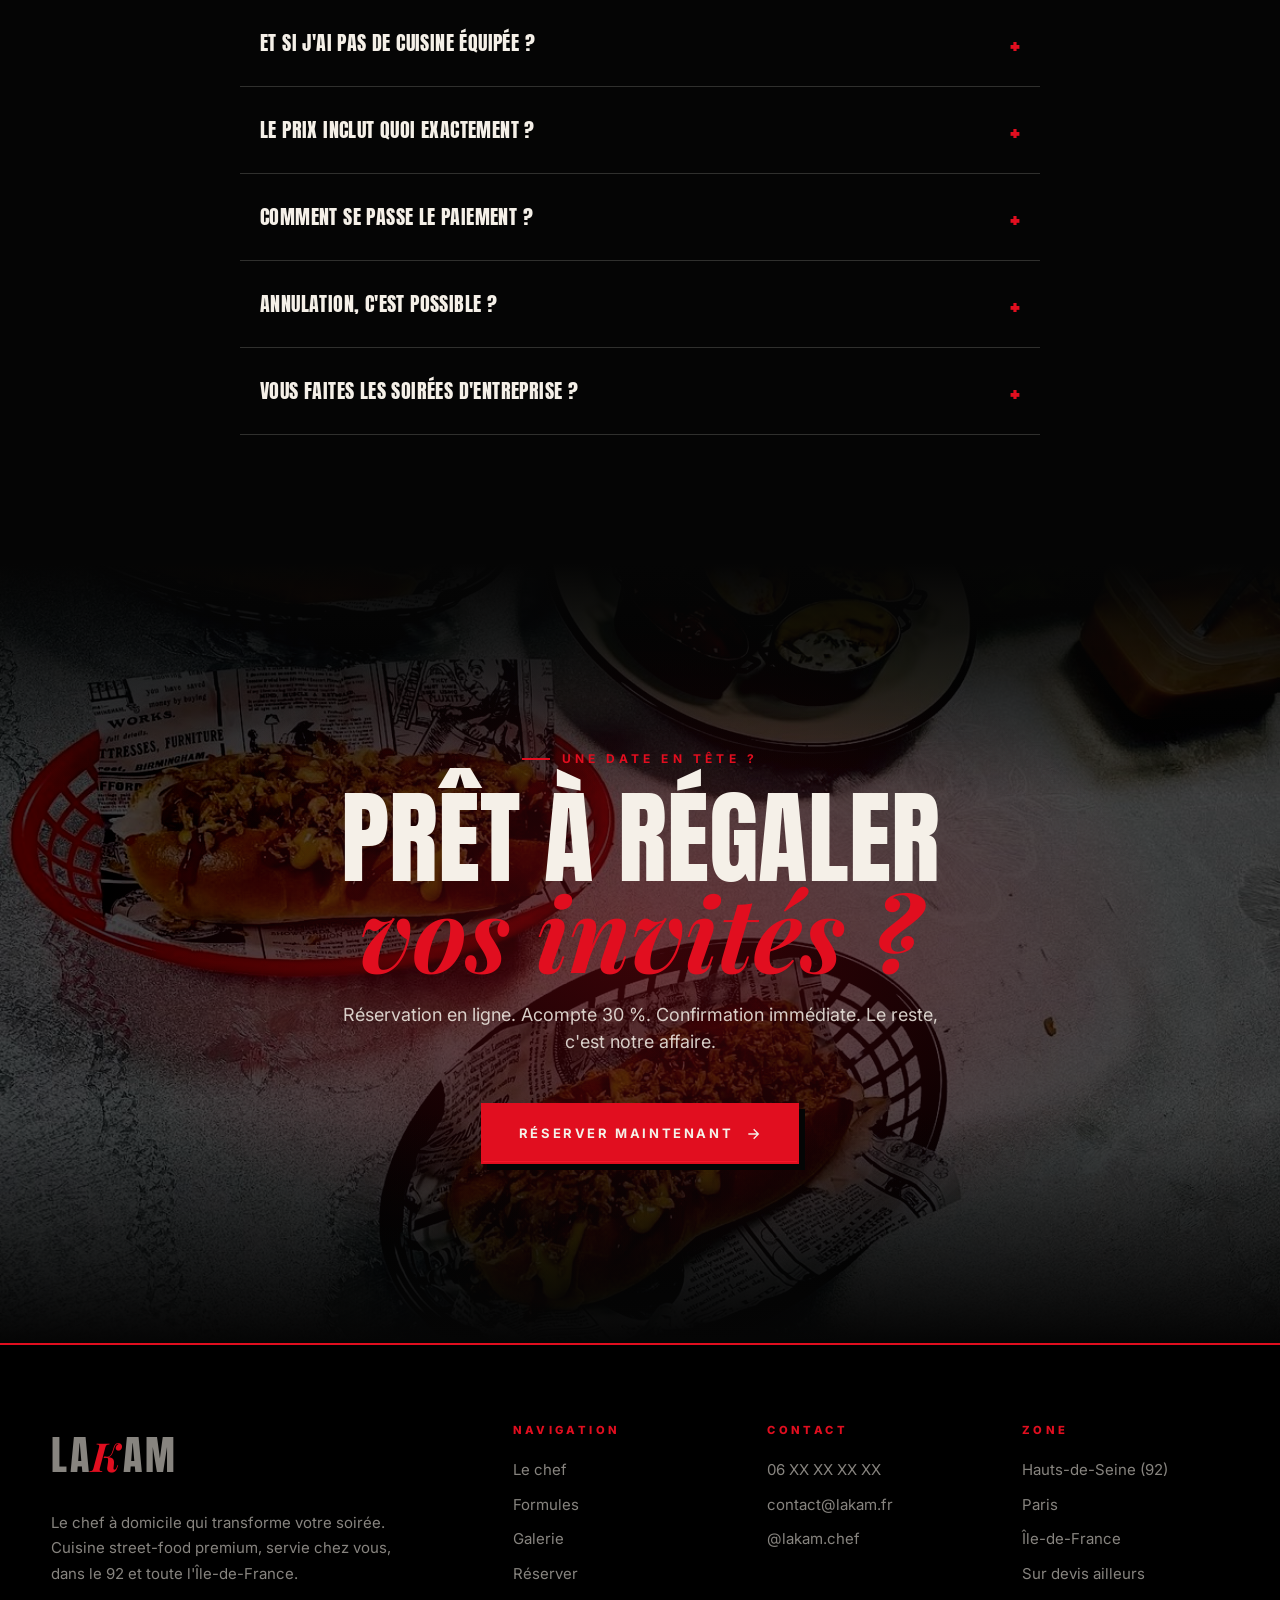
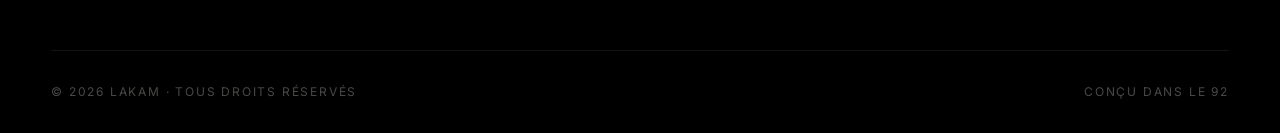
==== commit 9ea875b1: "Remove video reels section and modal" ====
--- a/index.html
+++ b/index.html
@@ -53,7 +53,7 @@
       <ul class="nav-links" id="navLinks">
         <li><a href="#about">Le chef</a></li>
         <li><a href="#formules">Formules</a></li>
-        <li><a href="#reels">Reels</a></li>
+        <li><a href="#gallery">Galerie</a></li>
         <li><a href="#faq">FAQ</a></li>
         <li><a href="reserver.html" class="nav-cta">Réserver</a></li>
       </ul>
@@ -274,65 +274,6 @@
     </div>
   </section>
 
-  <!-- ============ Reels (custom video cards) ============ -->
-  <section class="reels" id="reels">
-    <div class="container">
-      <div class="formules-header reveal" style="text-align:center;">
-        <span class="eyebrow">En cuisine</span>
-        <h2 class="section-title">Rudy, <em class="italic">en action.</em></h2>
-        <p class="section-subtitle" style="margin-left:auto; margin-right:auto;">Trois reels qui valent mille mots. Et une faim de loup.</p>
-      </div>
-
-      <div class="reels-grid">
-        <a href="https://www.instagram.com/reel/DVmAkWtCPKl/" target="_blank" rel="noopener" class="reel-card reveal" aria-label="Voir le reel sur Instagram">
-          <div class="reel-thumb"><img src="images/chef-action.jpg" alt="" /></div>
-          <div class="reel-overlay">
-            <div class="reel-play">
-              <svg viewBox="0 0 24 24" fill="currentColor"><path d="M8 5v14l11-7z"/></svg>
-            </div>
-            <div class="reel-meta">
-              <span class="reel-tag">Burger Show</span>
-              <span class="reel-duration">0:42</span>
-            </div>
-          </div>
-        </a>
-
-        <a href="https://www.instagram.com/reel/DV4HP1RCIJH/" target="_blank" rel="noopener" class="reel-card reveal reveal-delay-1" aria-label="Voir le reel sur Instagram">
-          <div class="reel-thumb"><img src="images/tacos.jpg" alt="" /></div>
-          <div class="reel-overlay">
-            <div class="reel-play">
-              <svg viewBox="0 0 24 24" fill="currentColor"><path d="M8 5v14l11-7z"/></svg>
-            </div>
-            <div class="reel-meta">
-              <span class="reel-tag">Mexican Vibes</span>
-              <span class="reel-duration">0:31</span>
-            </div>
-          </div>
-        </a>
-
-        <a href="https://www.instagram.com/reel/DSfmS1miPPI/" target="_blank" rel="noopener" class="reel-card reveal reveal-delay-2" aria-label="Voir le reel sur Instagram">
-          <div class="reel-thumb"><img src="images/waffles.jpg" alt="" /></div>
-          <div class="reel-overlay">
-            <div class="reel-play">
-              <svg viewBox="0 0 24 24" fill="currentColor"><path d="M8 5v14l11-7z"/></svg>
-            </div>
-            <div class="reel-meta">
-              <span class="reel-tag">Sweet Finish</span>
-              <span class="reel-duration">0:24</span>
-            </div>
-          </div>
-        </a>
-      </div>
-
-      <div class="reels-cta reveal" style="text-align:center; margin-top:3rem;">
-        <a href="https://instagram.com/lakam.chef" target="_blank" rel="noopener" class="btn btn-outline">
-          Tous les reels sur @lakam.chef
-          <svg viewBox="0 0 24 24" fill="none" stroke="currentColor" stroke-width="2"><path d="M5 12h14M13 5l7 7-7 7"/></svg>
-        </a>
-      </div>
-    </div>
-  </section>
-
   <!-- ============ Gallery ============ -->
   <section class="gallery" id="gallery">
     <div class="container">
--- a/styles.css
+++ b/styles.css
@@ -2060,3 +2060,88 @@
   .wa-float { bottom: 1rem; right: 1rem; width: 56px; height: 56px; }
   .wa-float svg { width: 26px; height: 26px; }
 }
+
+/* ============ Video Modal ============ */
+.video-modal {
+  position: fixed;
+  inset: 0;
+  z-index: 10000;
+  background: rgba(0, 0, 0, 0.96);
+  backdrop-filter: blur(20px);
+  -webkit-backdrop-filter: blur(20px);
+  display: flex;
+  align-items: center;
+  justify-content: center;
+  opacity: 0;
+  visibility: hidden;
+  transition: opacity 0.3s var(--ease), visibility 0.3s;
+  padding: 1.5rem;
+}
+
+.video-modal.open {
+  opacity: 1;
+  visibility: visible;
+}
+
+.video-modal-frame {
+  position: relative;
+  width: 100%;
+  max-width: 420px;
+  aspect-ratio: 9 / 16;
+  background: var(--black);
+  border: 2px solid var(--red);
+  box-shadow: 0 0 80px rgba(225, 14, 31, 0.3);
+  overflow: hidden;
+  transform: scale(0.92);
+  transition: transform 0.4s var(--ease-brutal);
+}
+
+.video-modal.open .video-modal-frame {
+  transform: scale(1);
+}
+
+.video-modal-frame iframe {
+  width: 100%;
+  height: 100%;
+  border: 0;
+  display: block;
+}
+
+.video-modal-close {
+  position: absolute;
+  top: 1.5rem;
+  right: 1.5rem;
+  z-index: 1;
+  width: 48px;
+  height: 48px;
+  background: var(--black);
+  border: 2px solid var(--white);
+  color: var(--white);
+  display: flex;
+  align-items: center;
+  justify-content: center;
+  transition: all 0.3s var(--ease-brutal);
+  cursor: pointer;
+}
+
+.video-modal-close svg {
+  width: 22px;
+  height: 22px;
+}
+
+.video-modal-close:hover {
+  background: var(--red);
+  border-color: var(--red);
+  transform: rotate(90deg);
+}
+
+@media (max-width: 600px) {
+  .video-modal { padding: 0; }
+  .video-modal-frame {
+    max-width: 100%;
+    height: 100%;
+    aspect-ratio: auto;
+    border: none;
+  }
+  .video-modal-close { top: 1rem; right: 1rem; }
+}
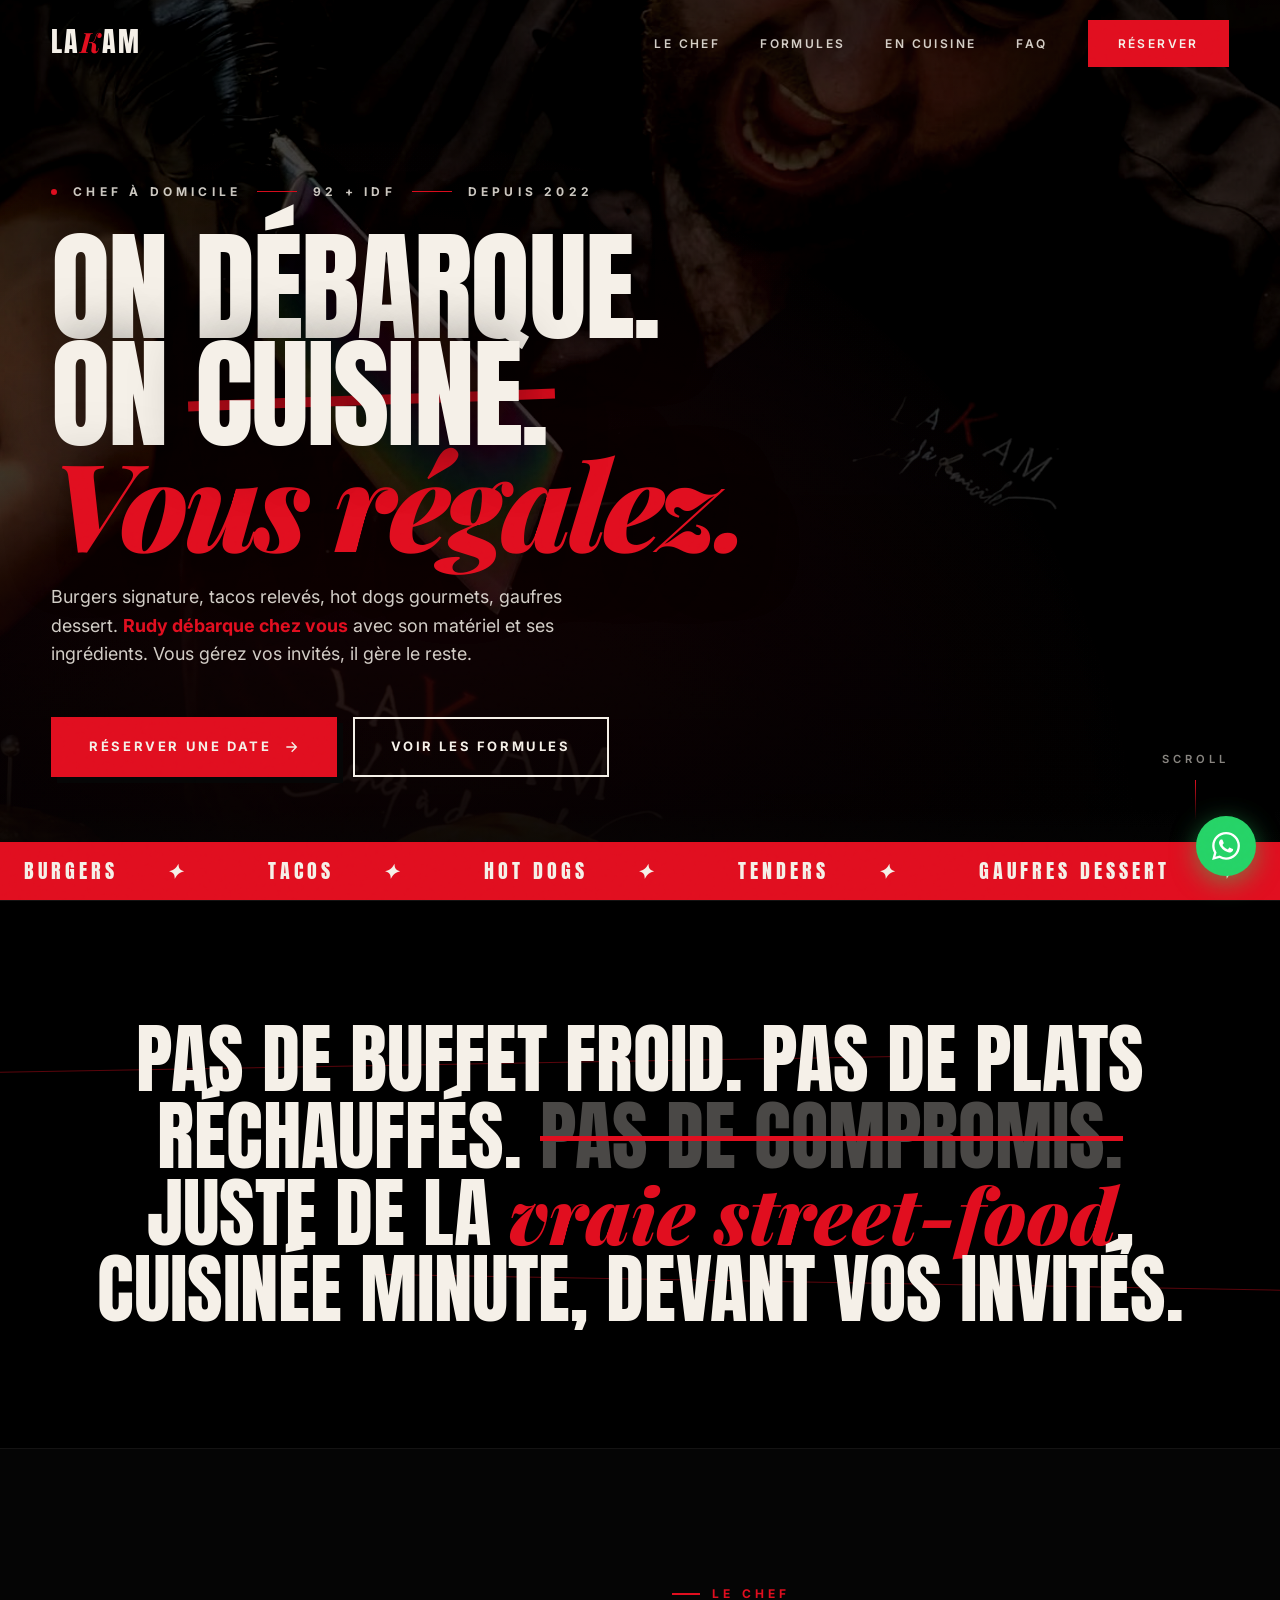
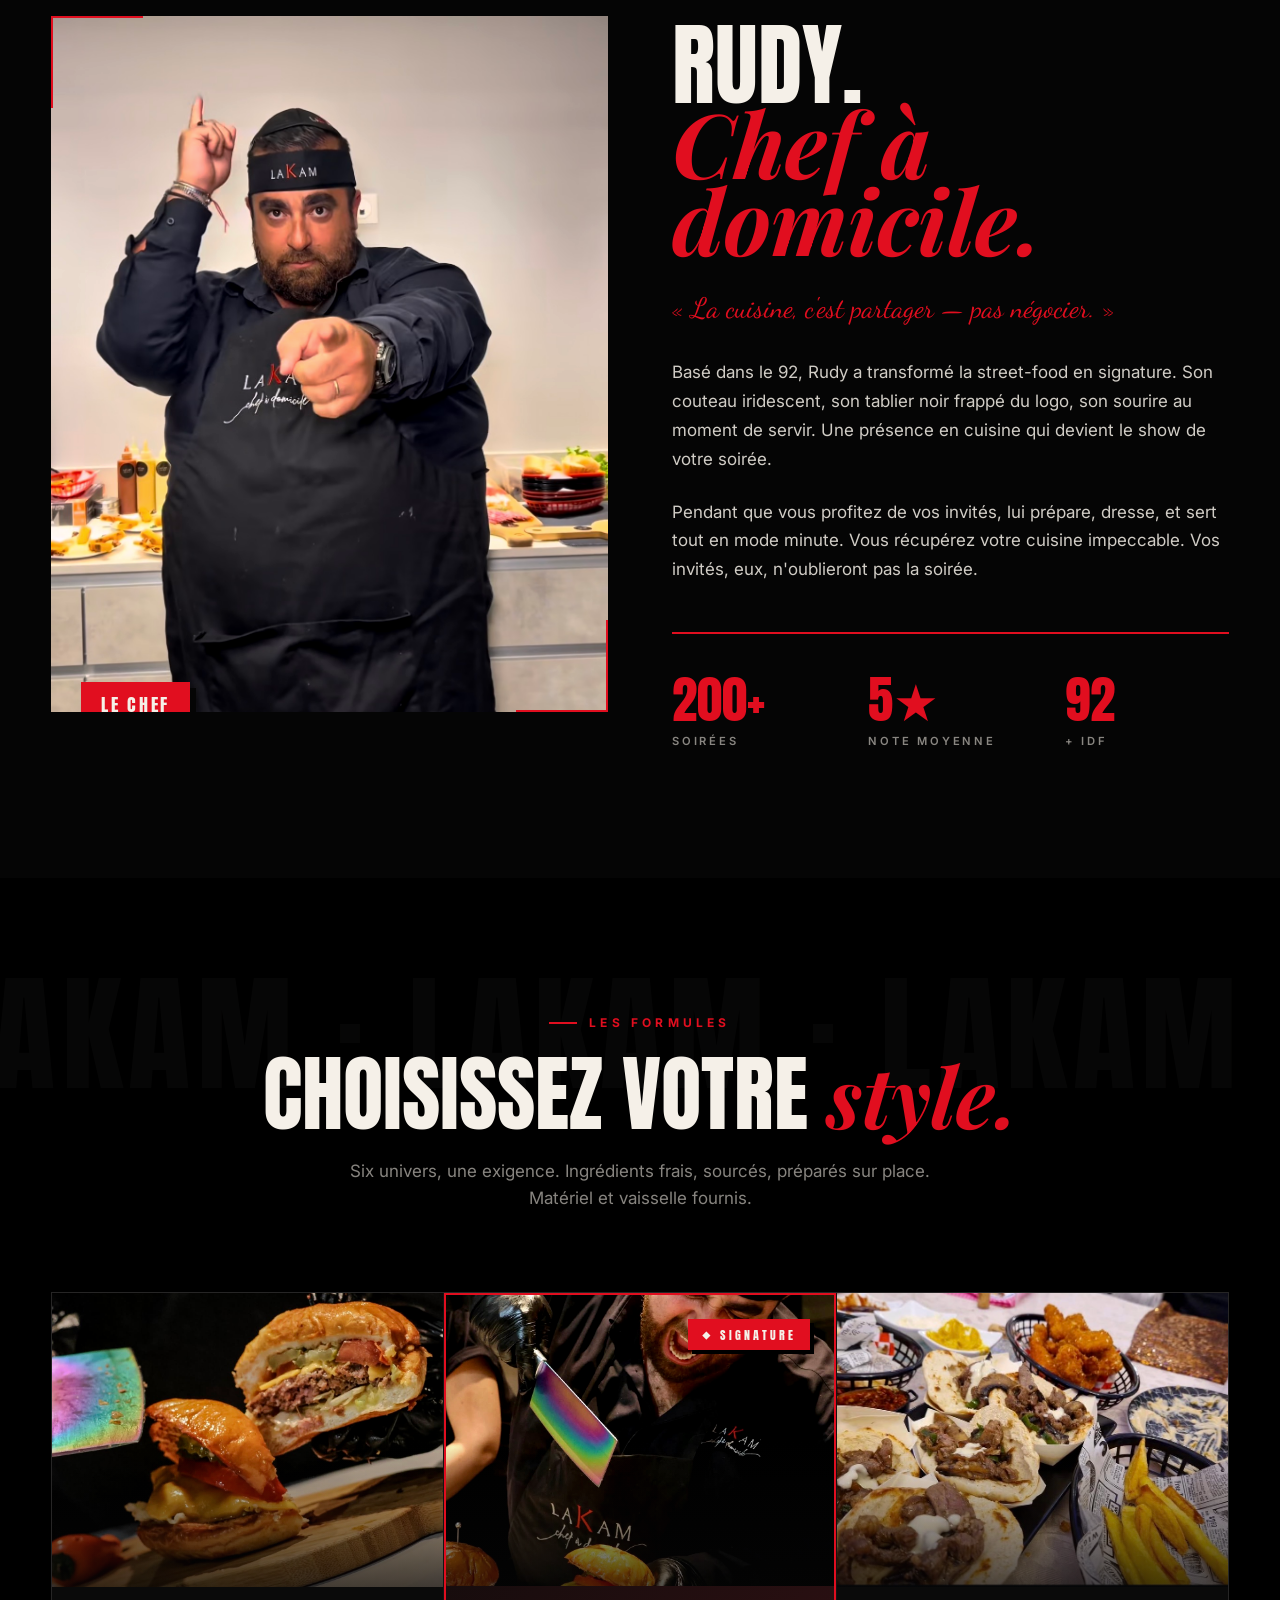
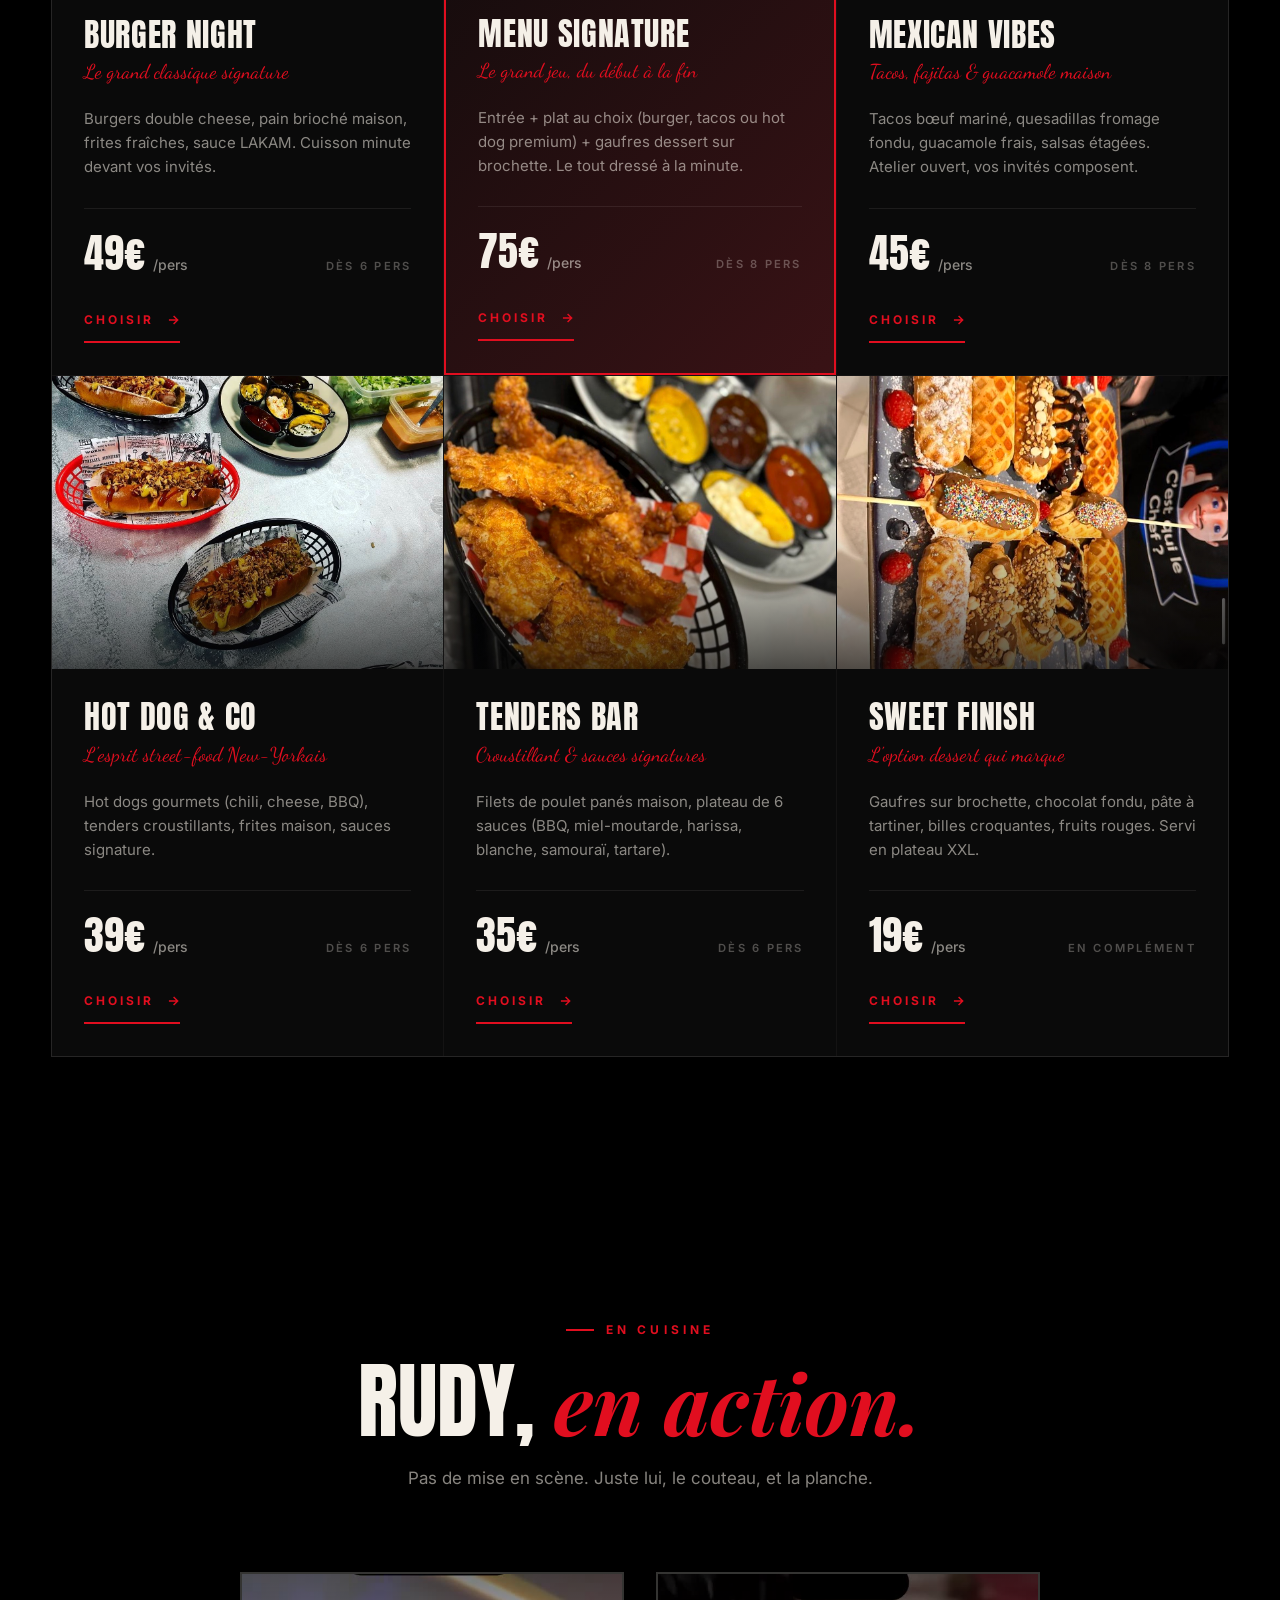
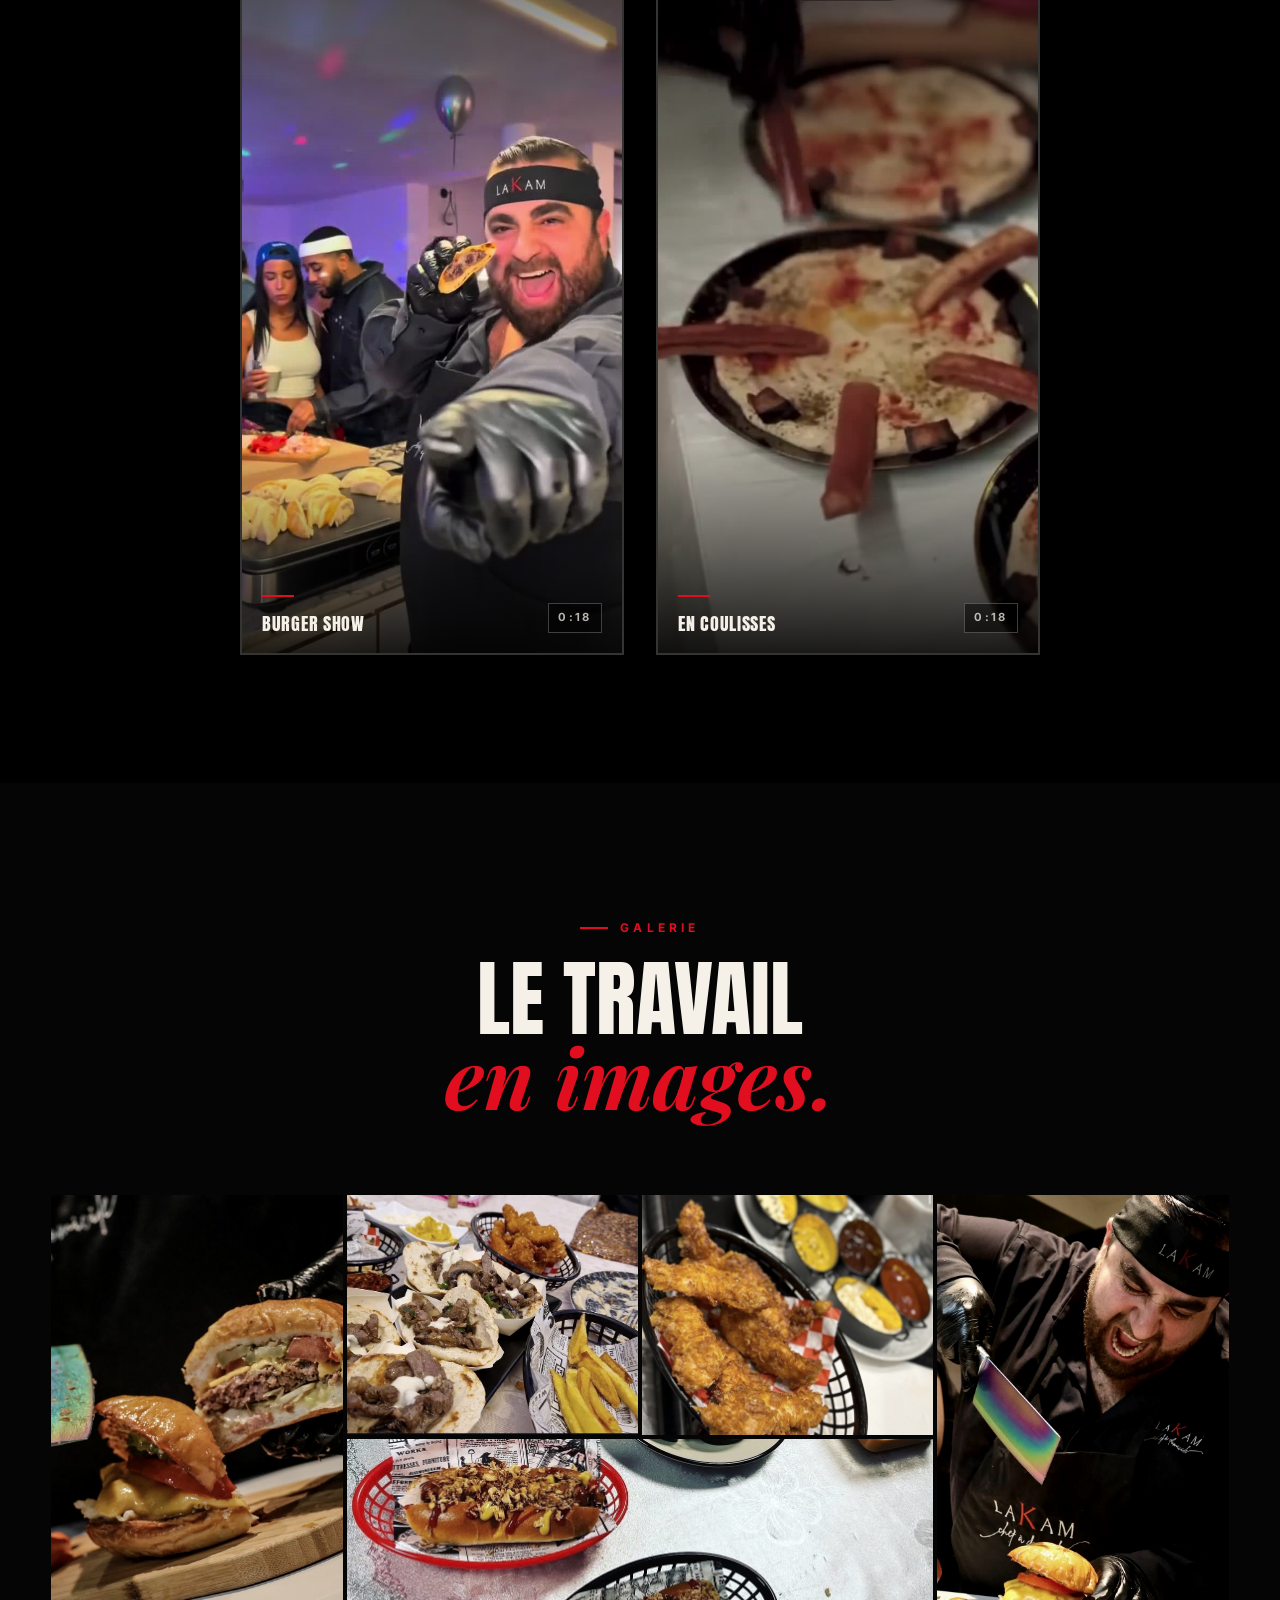
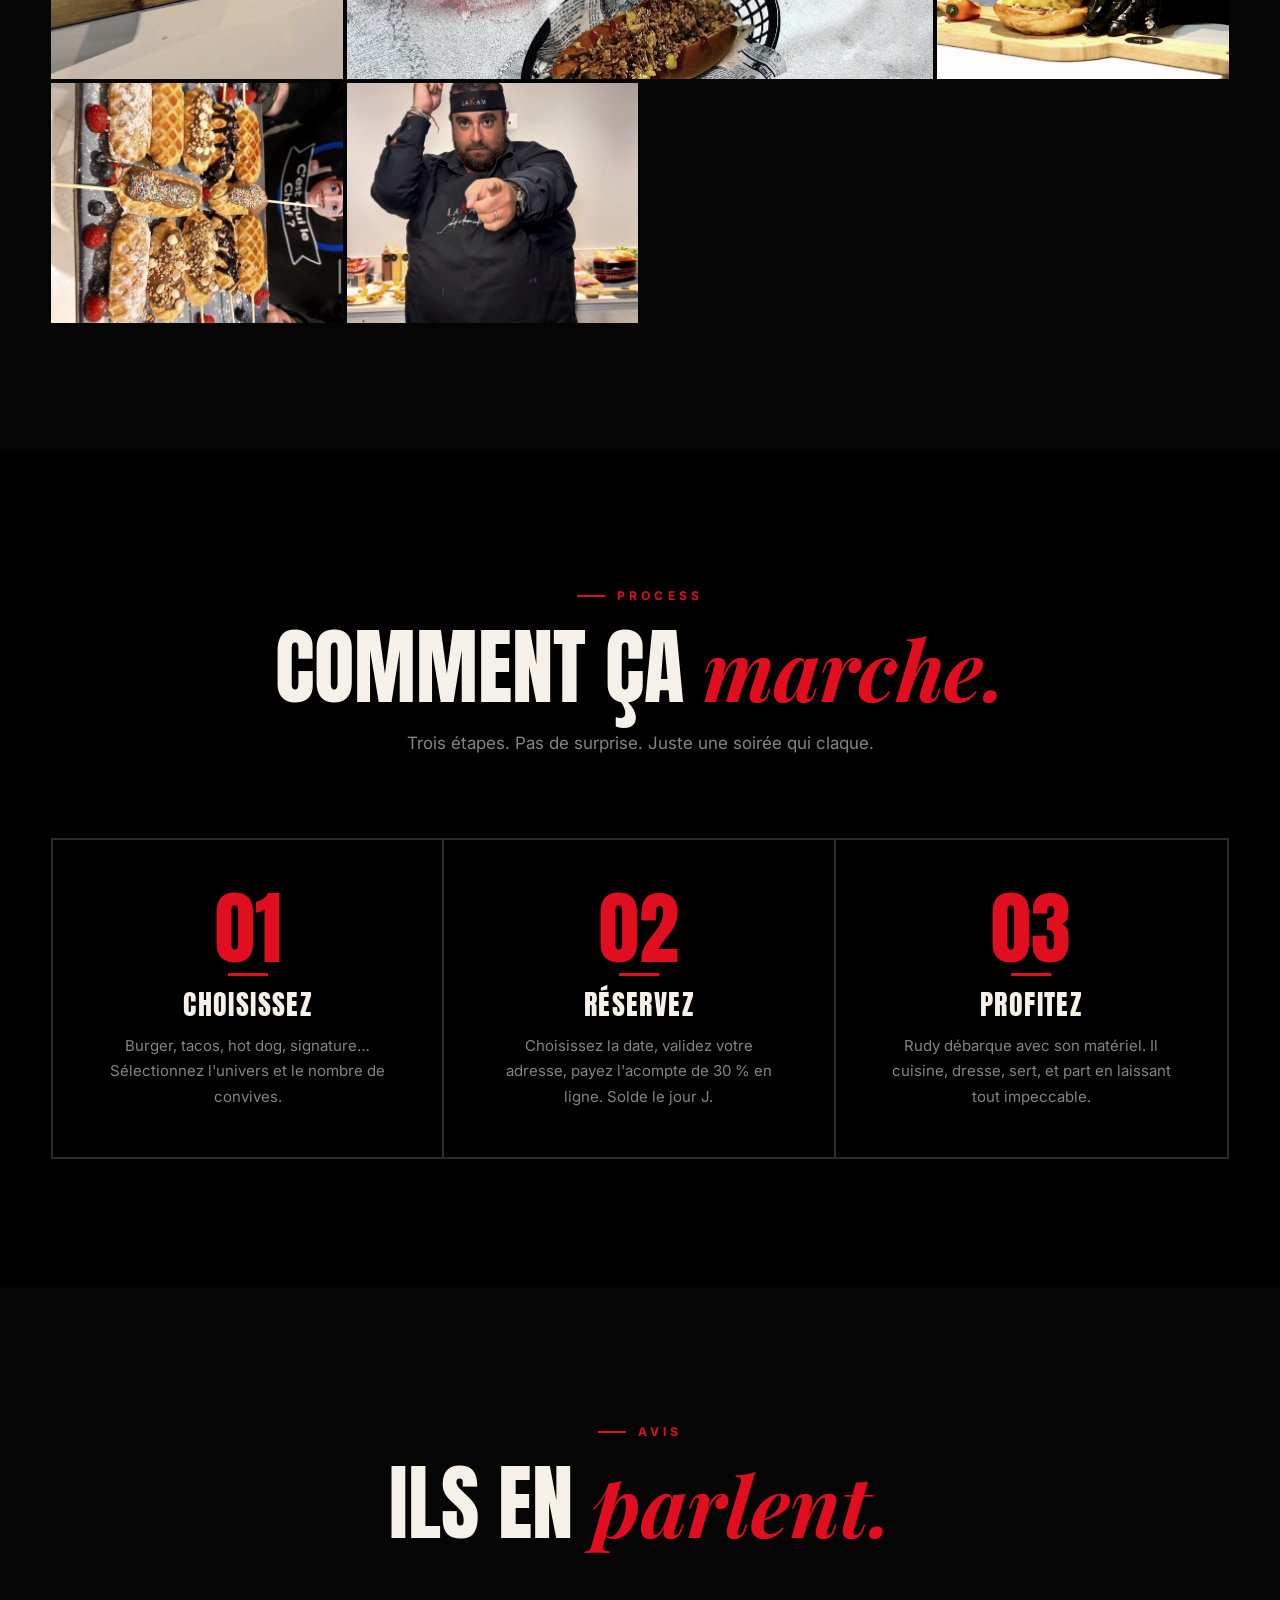
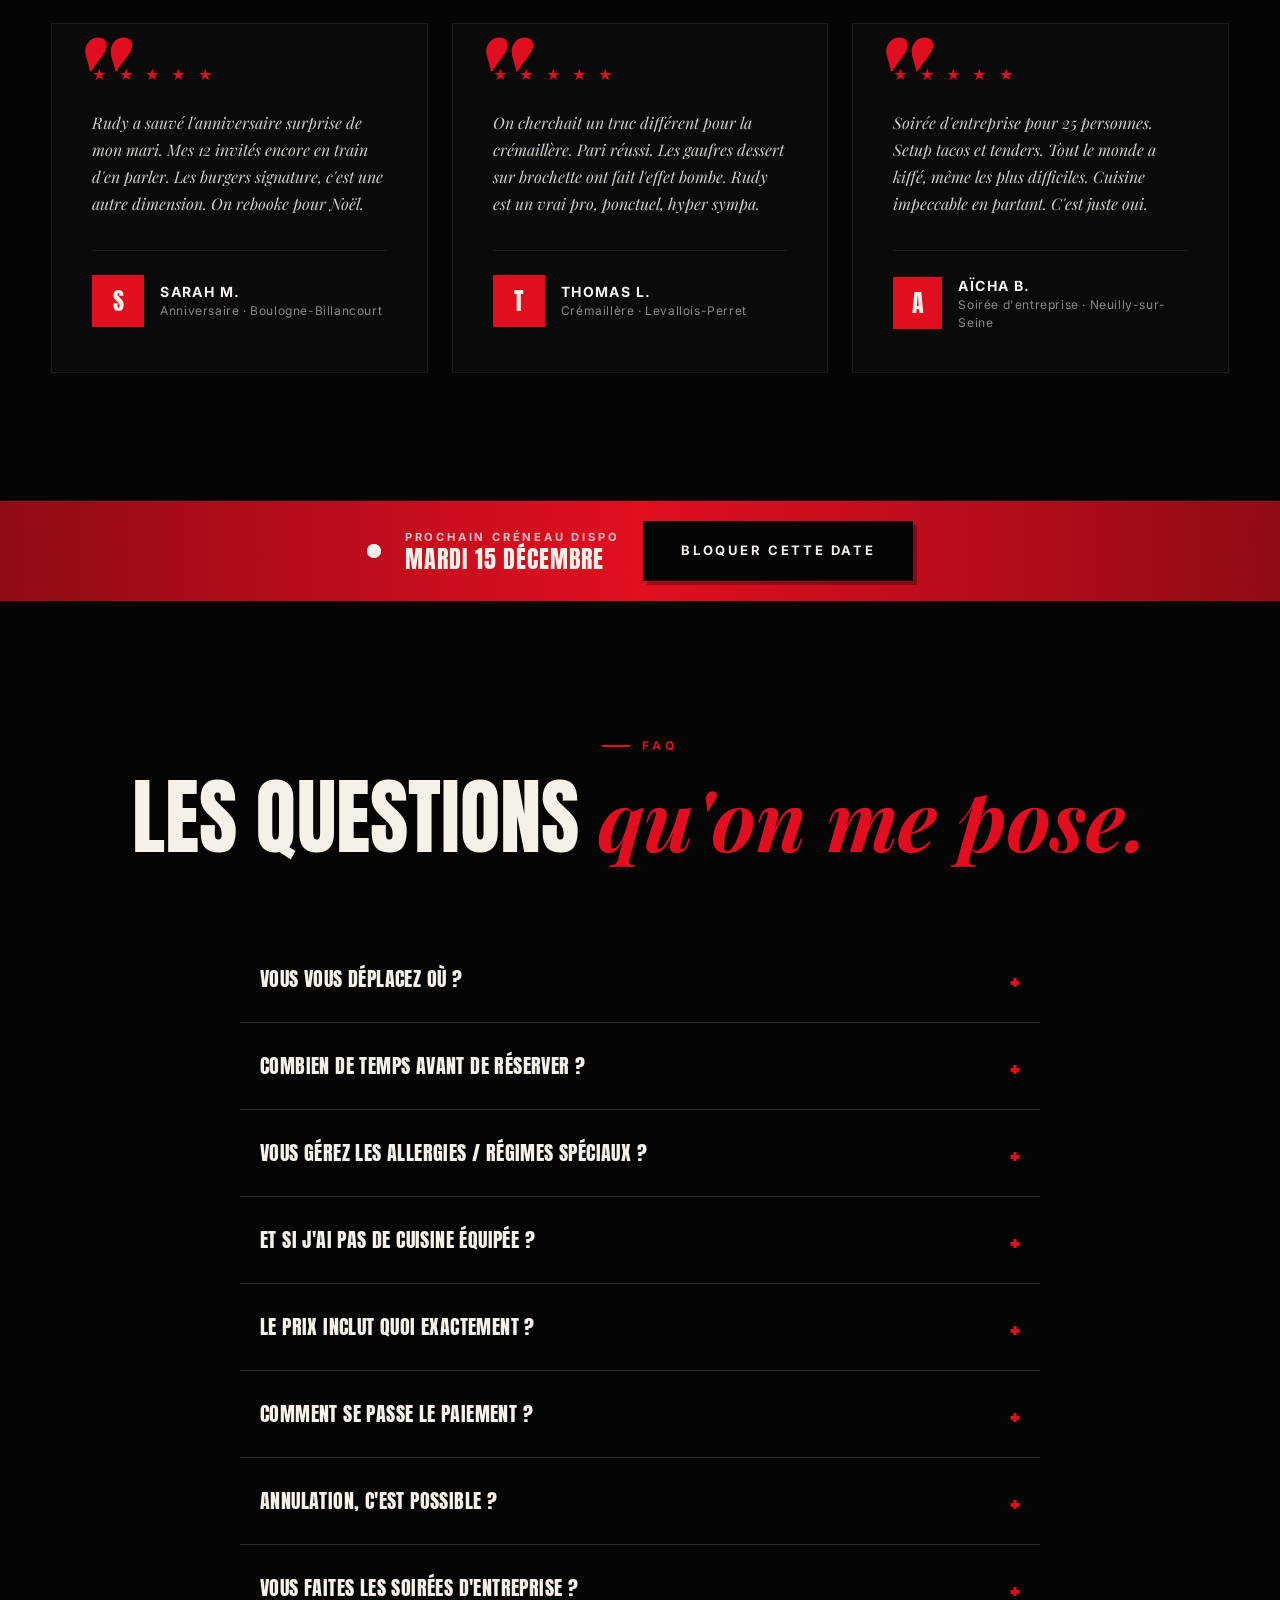
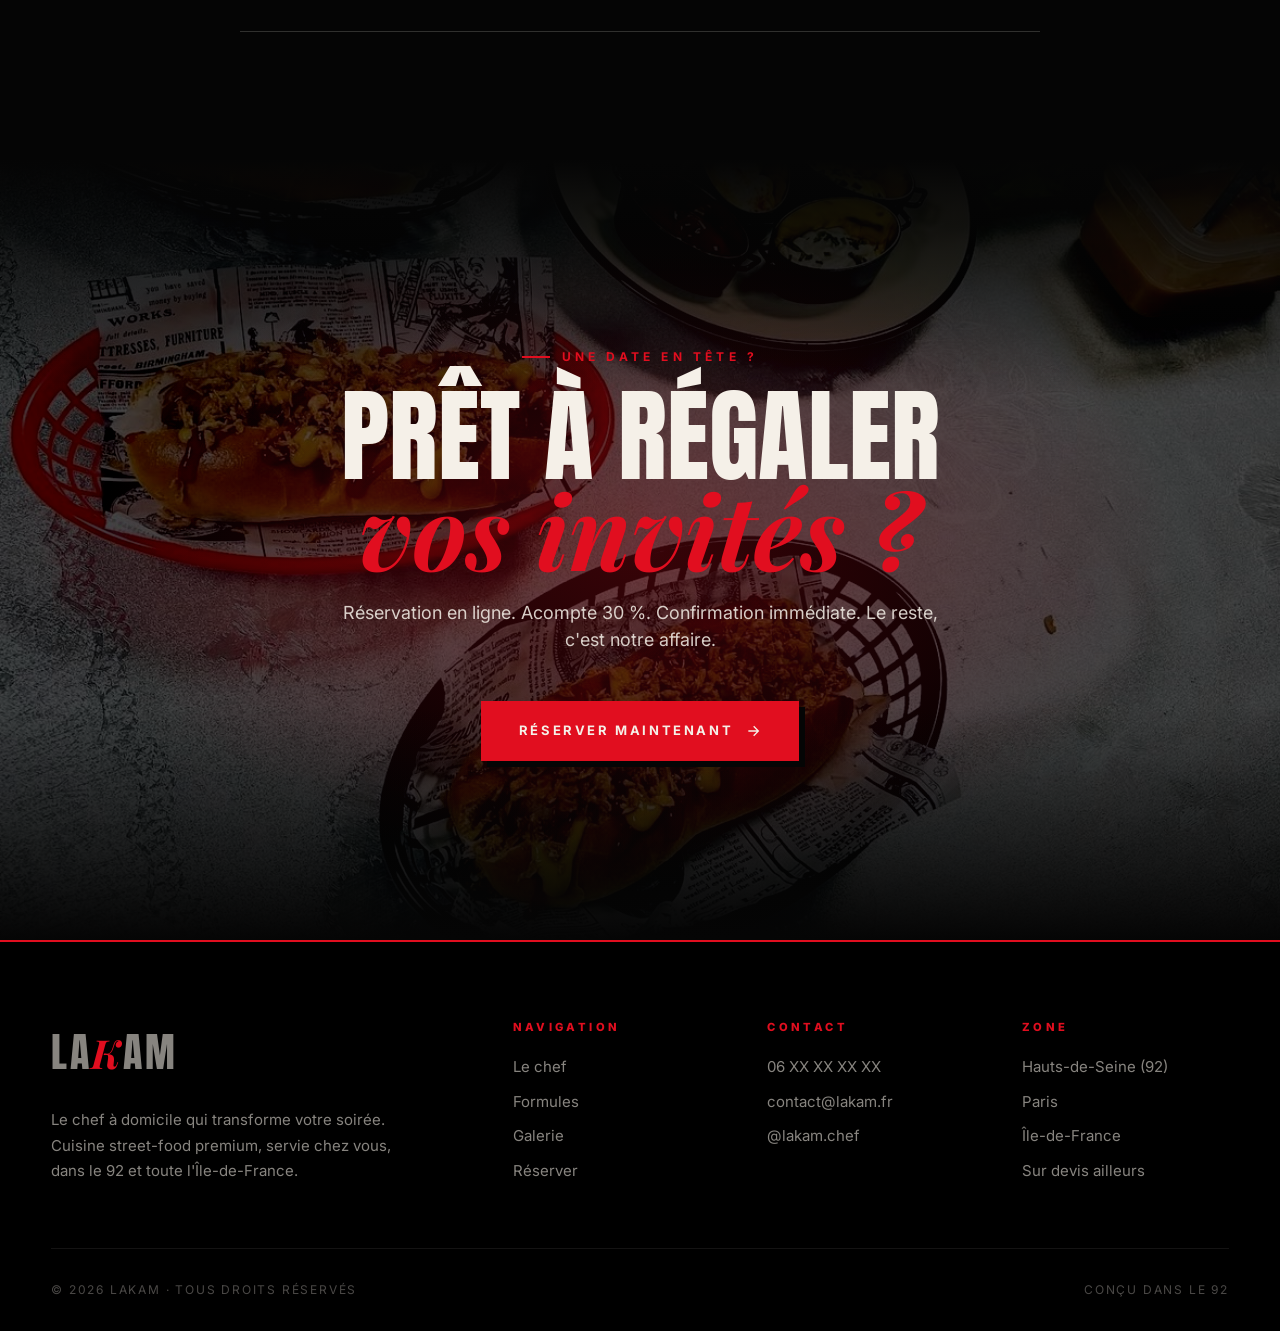
==== commit 235d7885: "Add native silent autoplay video reels" ====
--- a/index.html
+++ b/index.html
@@ -53,7 +53,7 @@
       <ul class="nav-links" id="navLinks">
         <li><a href="#about">Le chef</a></li>
         <li><a href="#formules">Formules</a></li>
-        <li><a href="#gallery">Galerie</a></li>
+        <li><a href="#reels">En cuisine</a></li>
         <li><a href="#faq">FAQ</a></li>
         <li><a href="reserver.html" class="nav-cta">Réserver</a></li>
       </ul>
@@ -274,6 +274,57 @@
     </div>
   </section>
 
+  <!-- ============ Reels (native videos) ============ -->
+  <section class="reels" id="reels">
+    <div class="container">
+      <div class="formules-header reveal" style="text-align:center;">
+        <span class="eyebrow">En cuisine</span>
+        <h2 class="section-title">Rudy, <em class="italic">en action.</em></h2>
+        <p class="section-subtitle" style="margin-left:auto; margin-right:auto;">Pas de mise en scène. Juste lui, le couteau, et la planche.</p>
+      </div>
+
+      <div class="reels-grid two-cols">
+        <div class="reel-card reveal" data-video>
+          <video
+            class="reel-video"
+            src="videos/reel-1.mp4"
+            poster="videos/reel-1-poster.jpg"
+            muted
+            loop
+            playsinline
+            preload="metadata"
+            autoplay
+          ></video>
+          <div class="reel-overlay">
+            <div class="reel-meta">
+              <span class="reel-tag">Burger Show</span>
+              <span class="reel-duration">0:18</span>
+            </div>
+          </div>
+        </div>
+
+        <div class="reel-card reveal reveal-delay-1" data-video>
+          <video
+            class="reel-video"
+            src="videos/reel-2.mp4"
+            poster="videos/reel-2-poster.jpg"
+            muted
+            loop
+            playsinline
+            preload="metadata"
+            autoplay
+          ></video>
+          <div class="reel-overlay">
+            <div class="reel-meta">
+              <span class="reel-tag">En coulisses</span>
+              <span class="reel-duration">0:18</span>
+            </div>
+          </div>
+        </div>
+      </div>
+    </div>
+  </section>
+
   <!-- ============ Gallery ============ -->
   <section class="gallery" id="gallery">
     <div class="container">
--- a/styles.css
+++ b/styles.css
@@ -1721,7 +1721,7 @@
 .error-msg { color: var(--red); font-size: 0.8125rem; margin-top: 0.5rem; font-weight: 600; }
 input.error, textarea.error, select.error { border-color: var(--red); }
 
-/* ============ Reels (custom video cards) ============ */
+/* ============ Reels (native videos) ============ */
 .reels {
   padding: var(--section-py) 0;
   background: var(--black-deep);
@@ -1734,6 +1734,21 @@
   gap: 1.5rem;
   max-width: 1100px;
   margin: 0 auto;
+}
+
+.reels-grid.two-cols {
+  grid-template-columns: repeat(2, 1fr);
+  max-width: 800px;
+  gap: 2rem;
+}
+
+.reel-video {
+  position: absolute;
+  inset: 0;
+  width: 100%;
+  height: 100%;
+  object-fit: cover;
+  display: block;
 }
 
 .reel-card {
@@ -1865,14 +1880,8 @@
   border: 1px solid rgba(245, 240, 232, 0.25);
 }
 
-@media (max-width: 1000px) {
-  .reels-grid { grid-template-columns: repeat(2, 1fr); max-width: 720px; }
-  .reel-card:nth-child(3) { display: none; }
-}
-
-@media (max-width: 600px) {
-  .reels-grid { grid-template-columns: 1fr; max-width: 360px; gap: 1.25rem; }
-  .reel-card:nth-child(3) { display: block; }
+@media (max-width: 800px) {
+  .reels-grid, .reels-grid.two-cols { grid-template-columns: 1fr; max-width: 400px; gap: 1.5rem; }
 }
 
 /* ============ Dispo strip ============ */
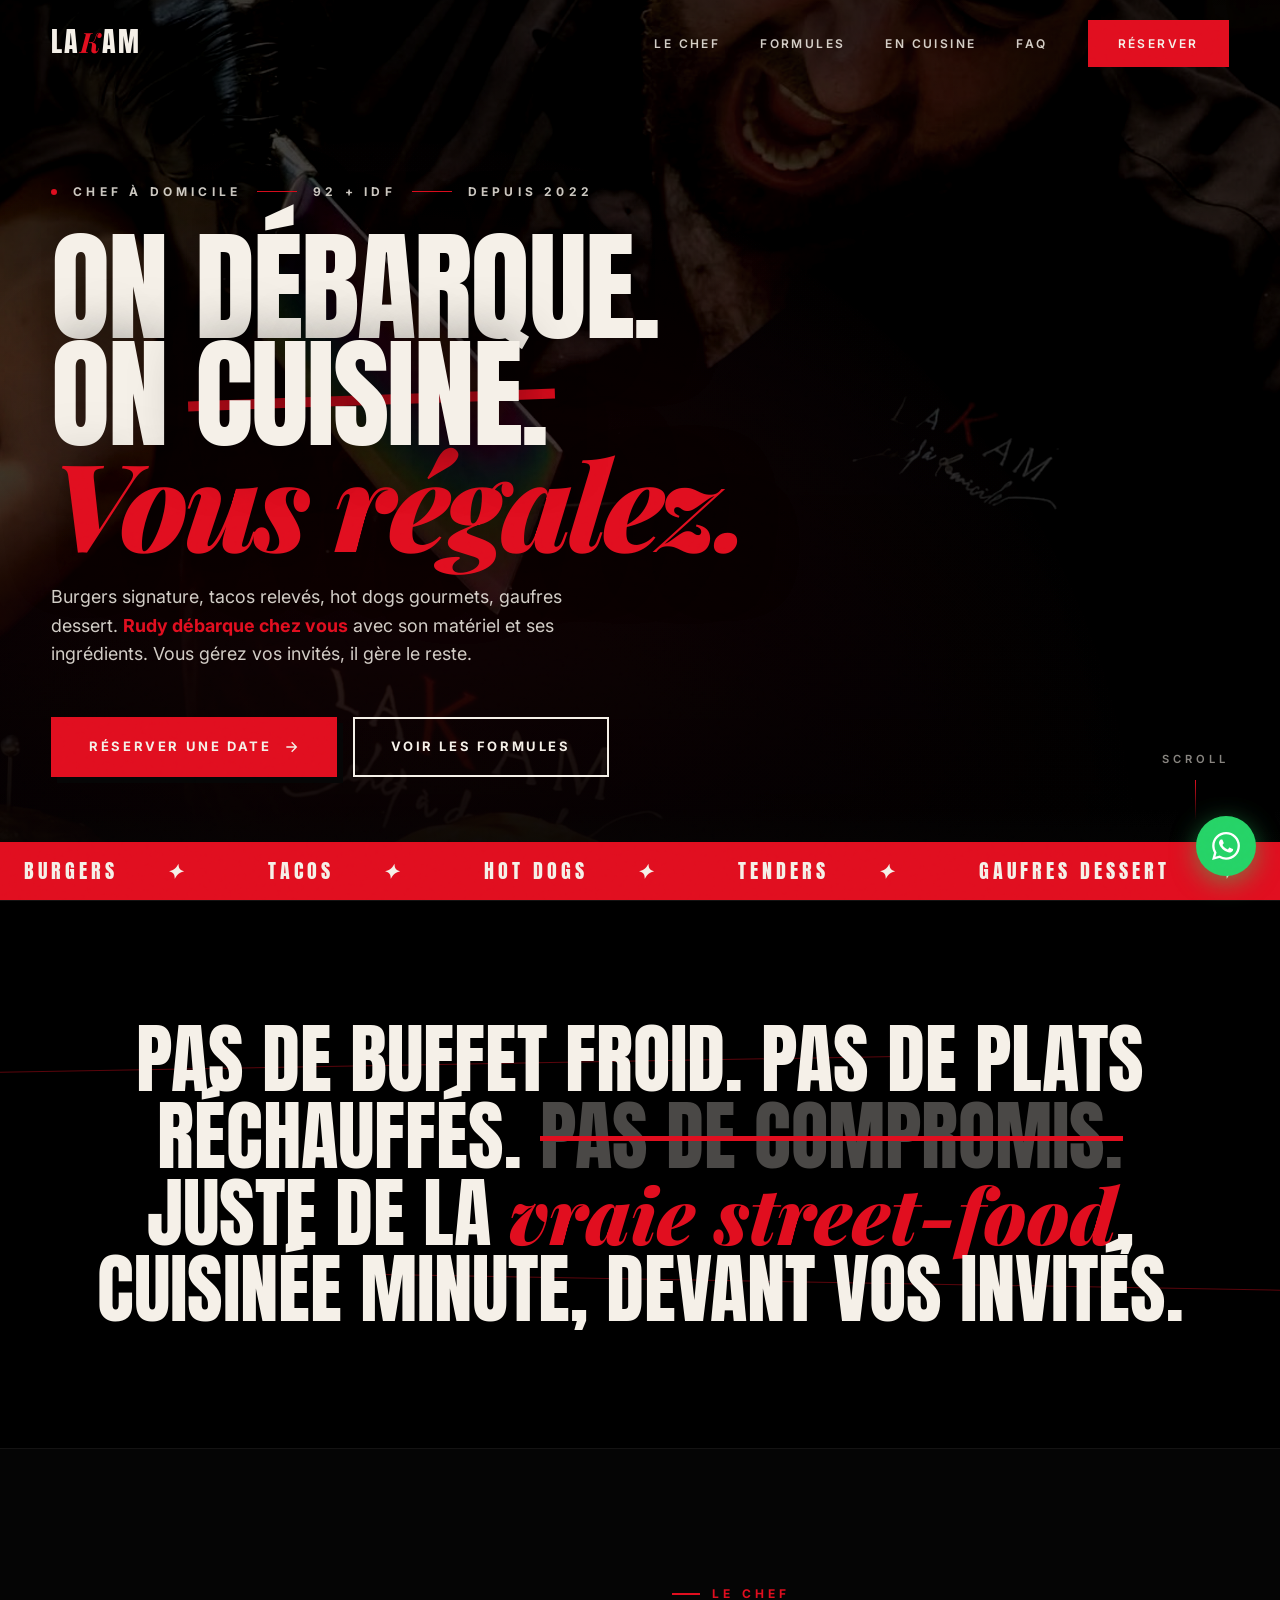
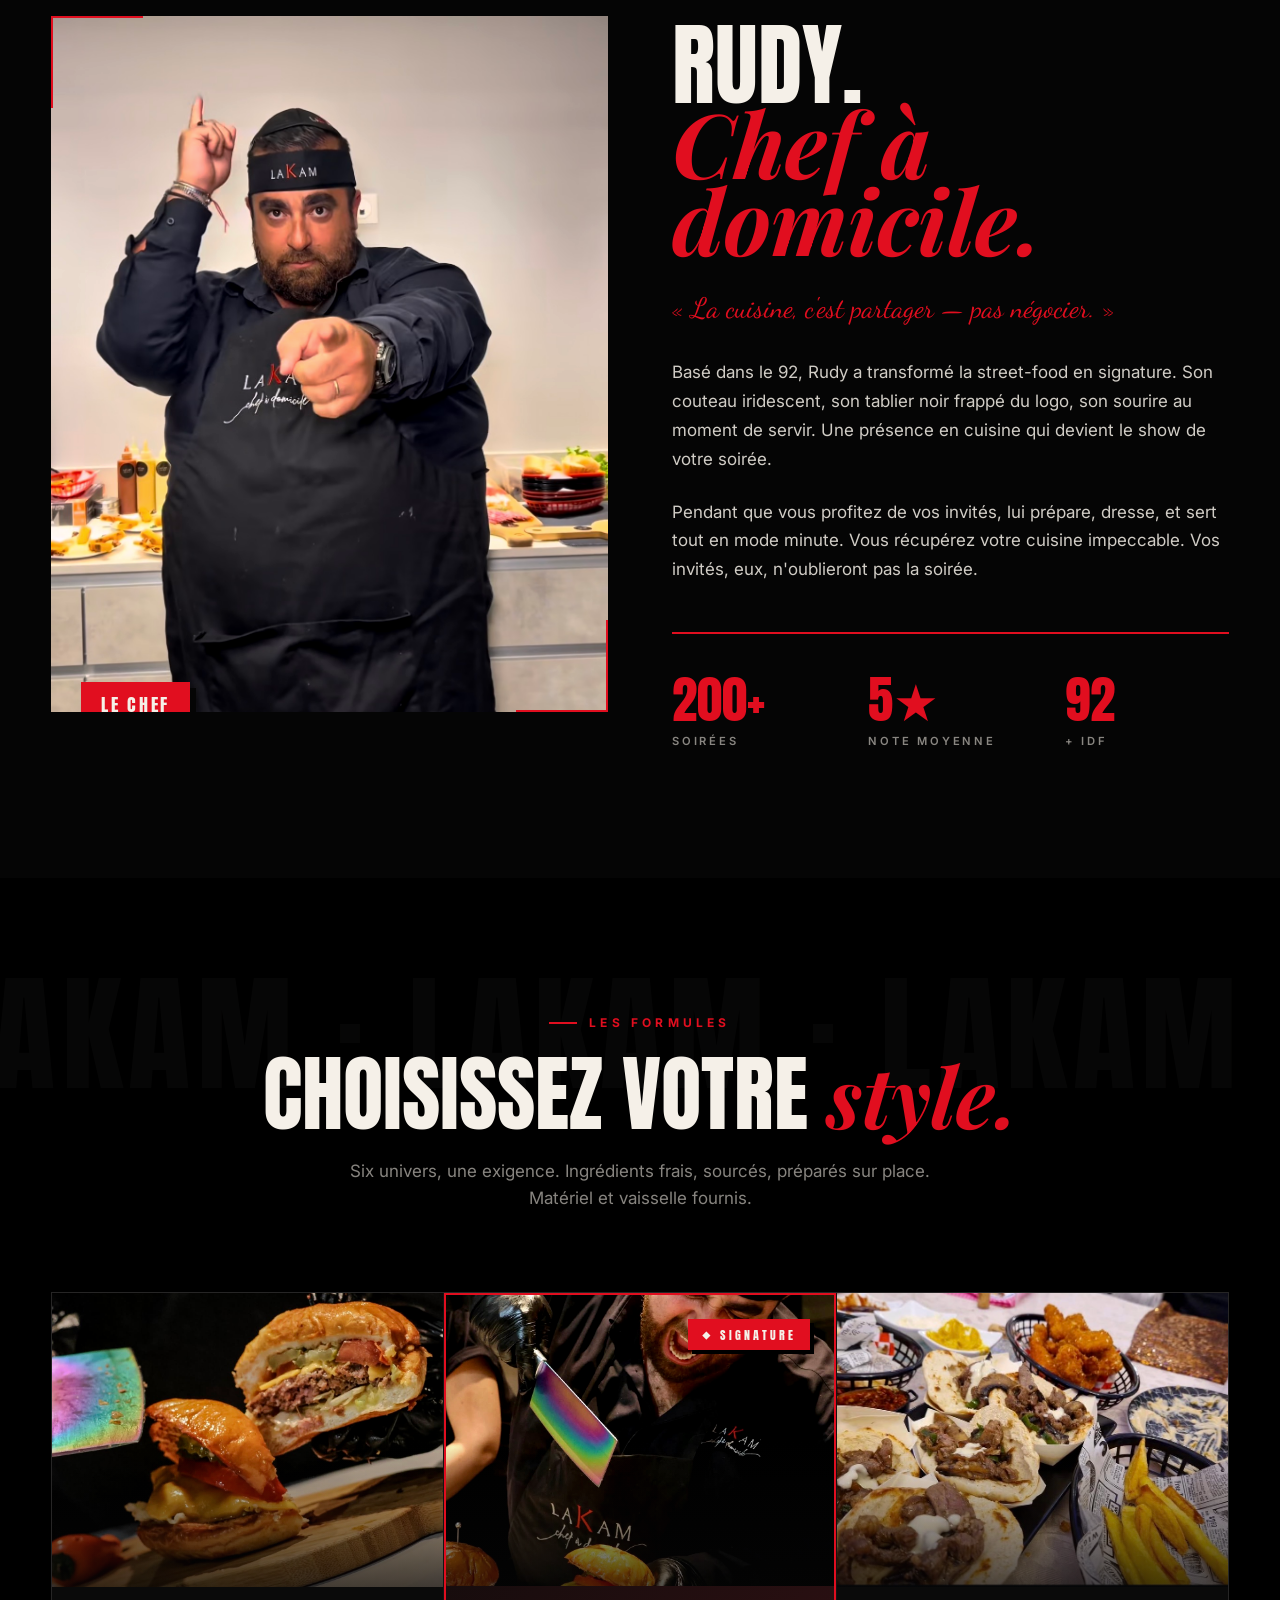
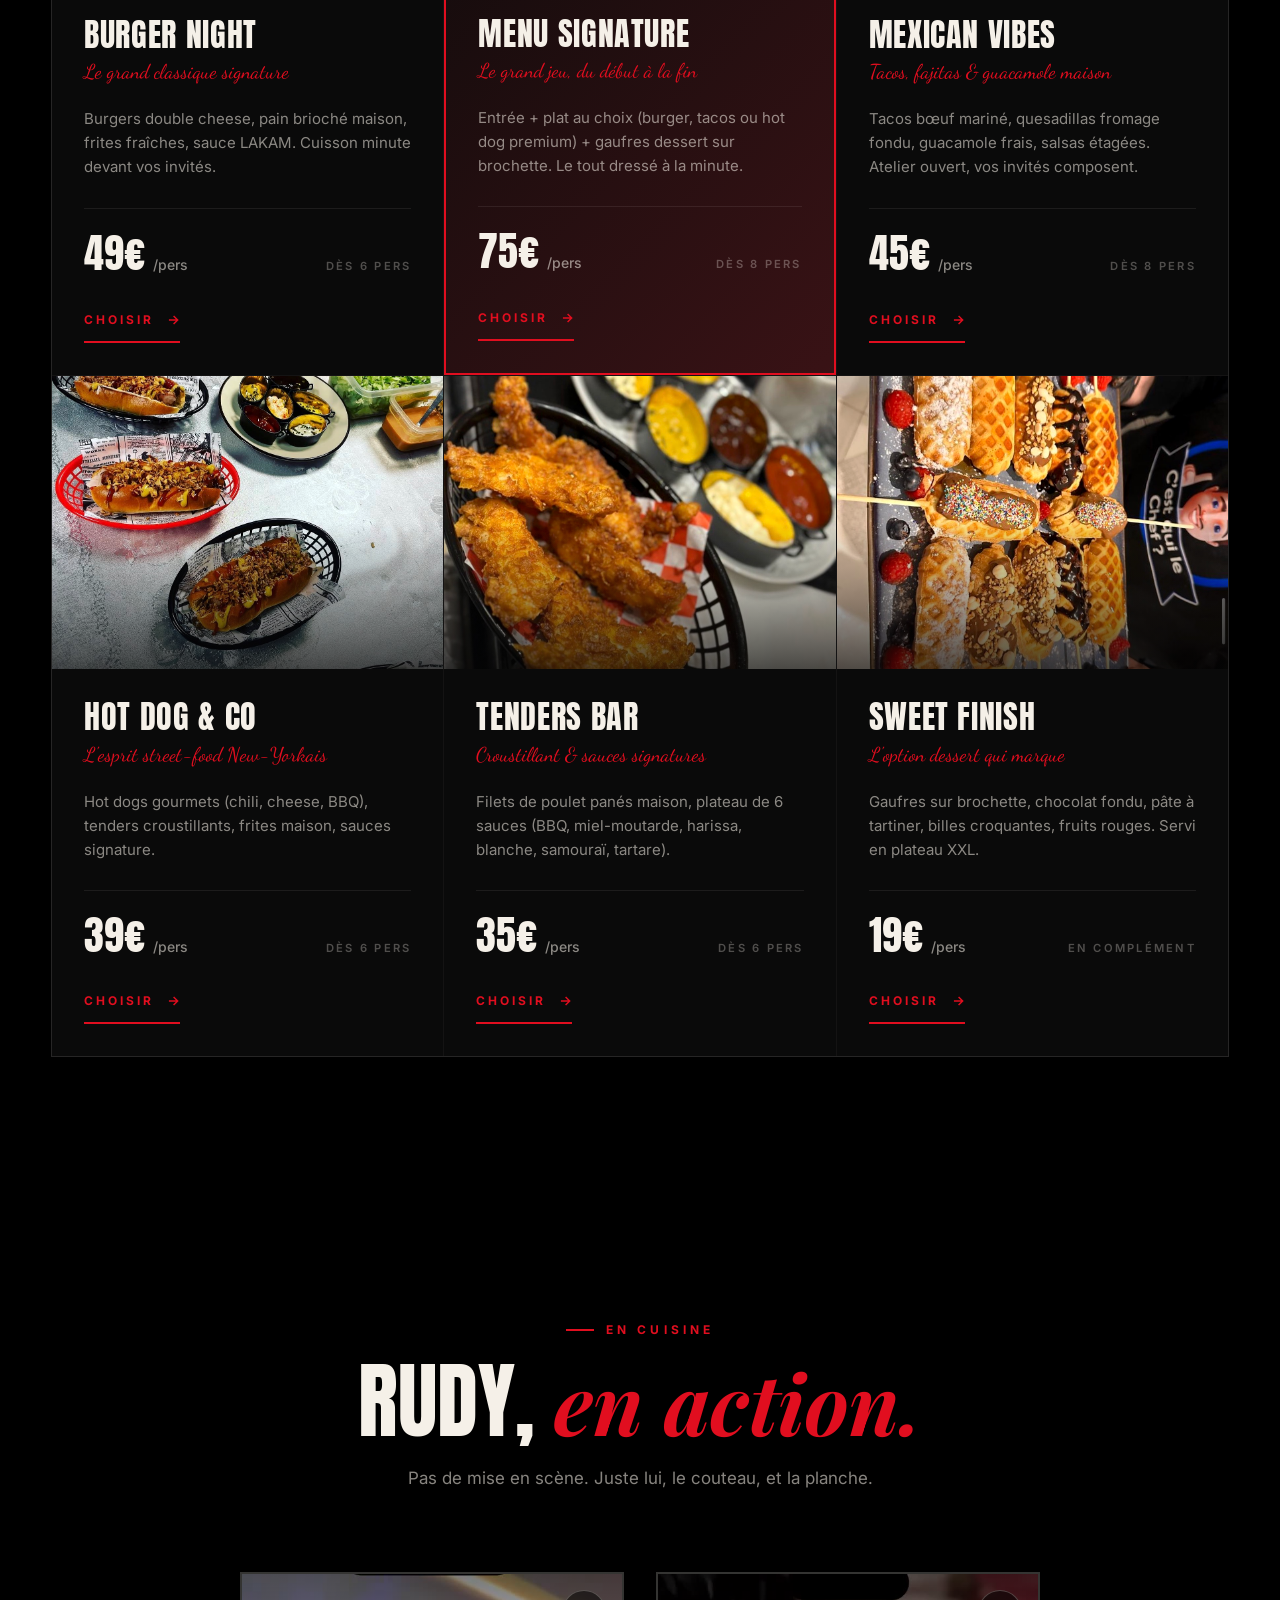
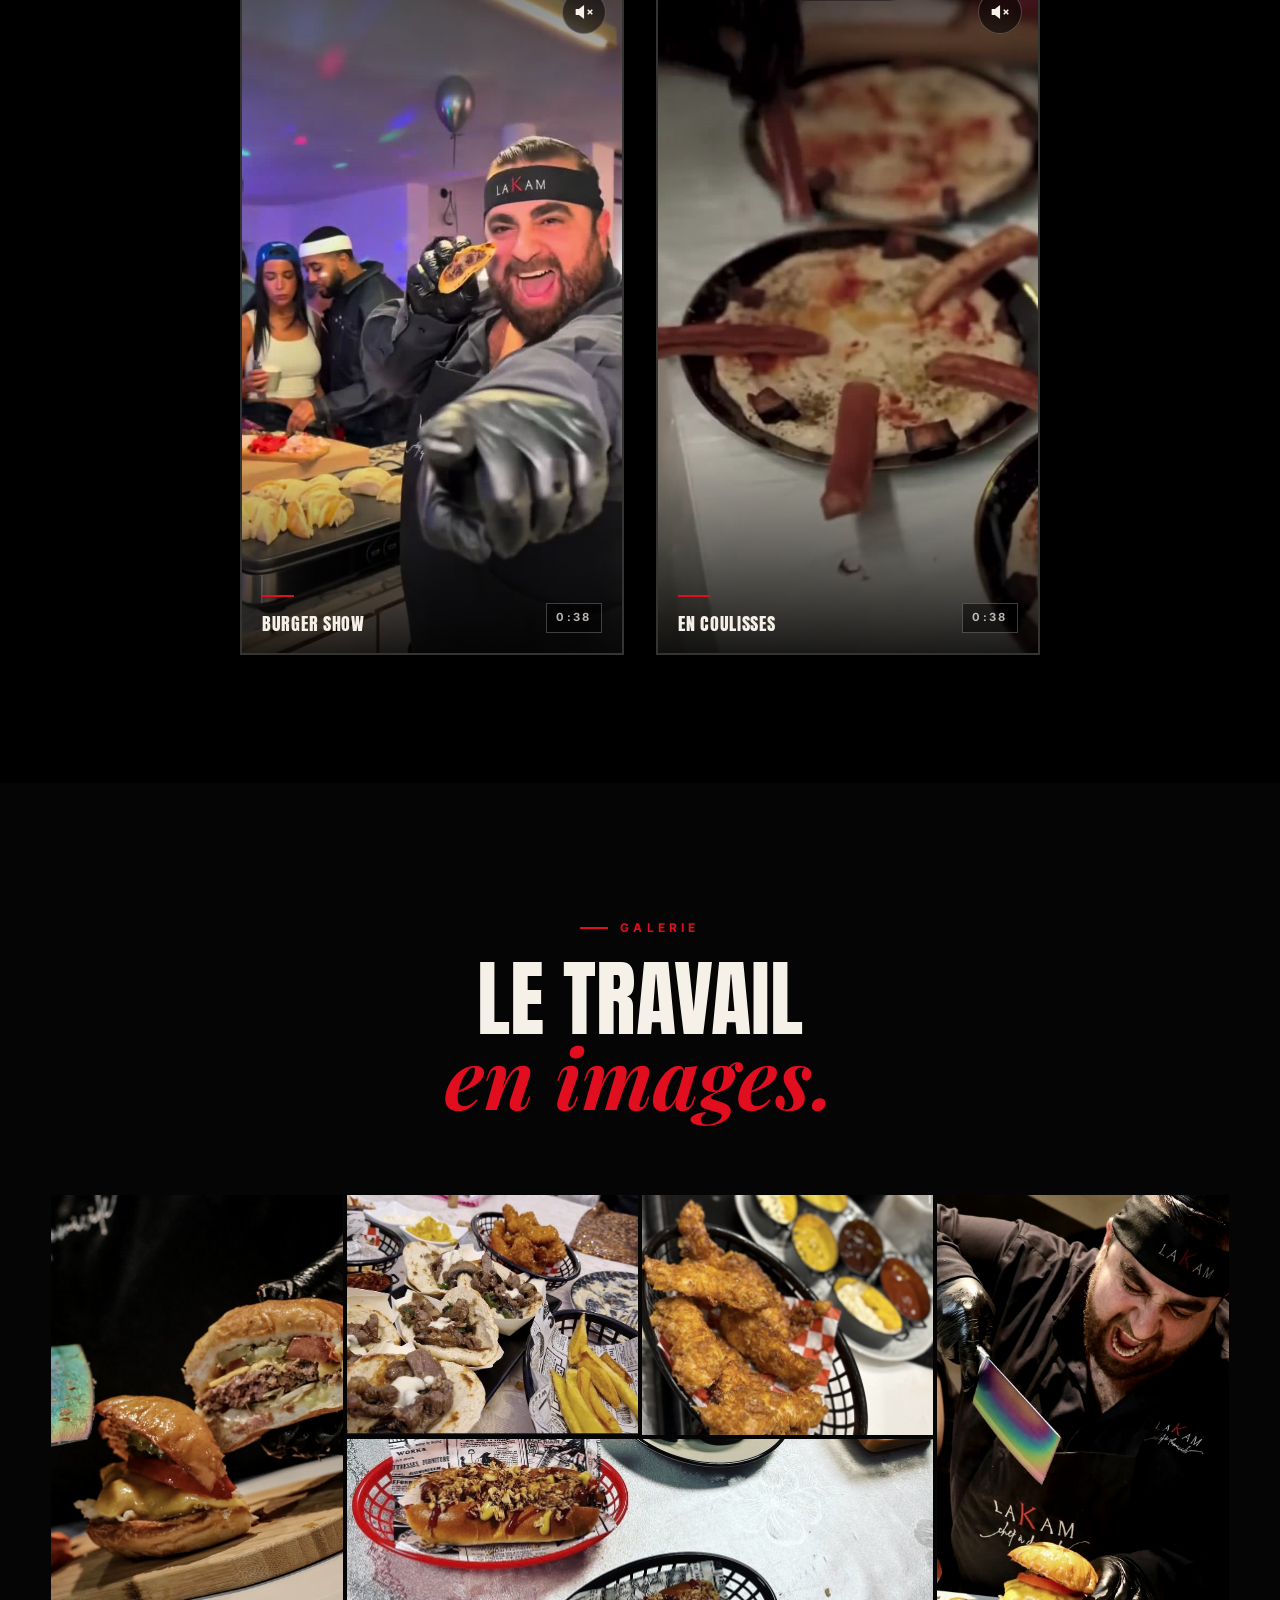
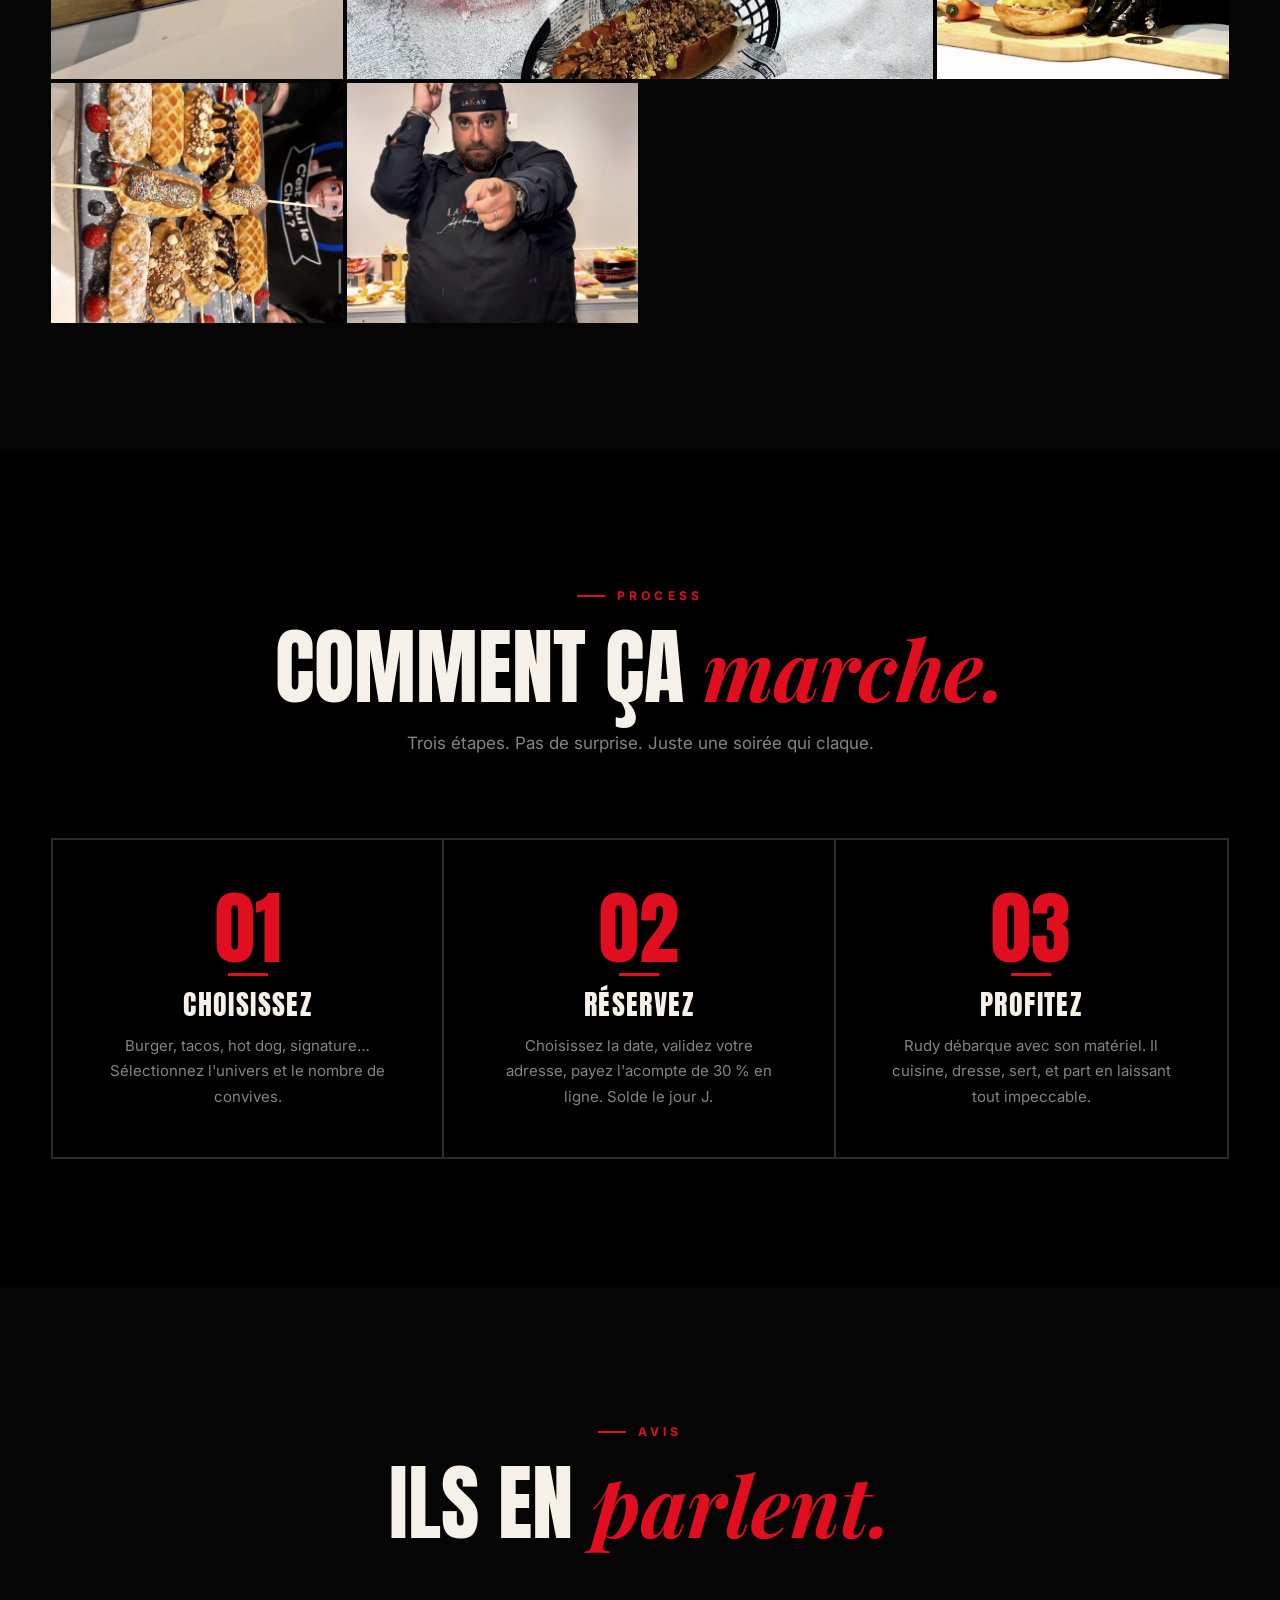
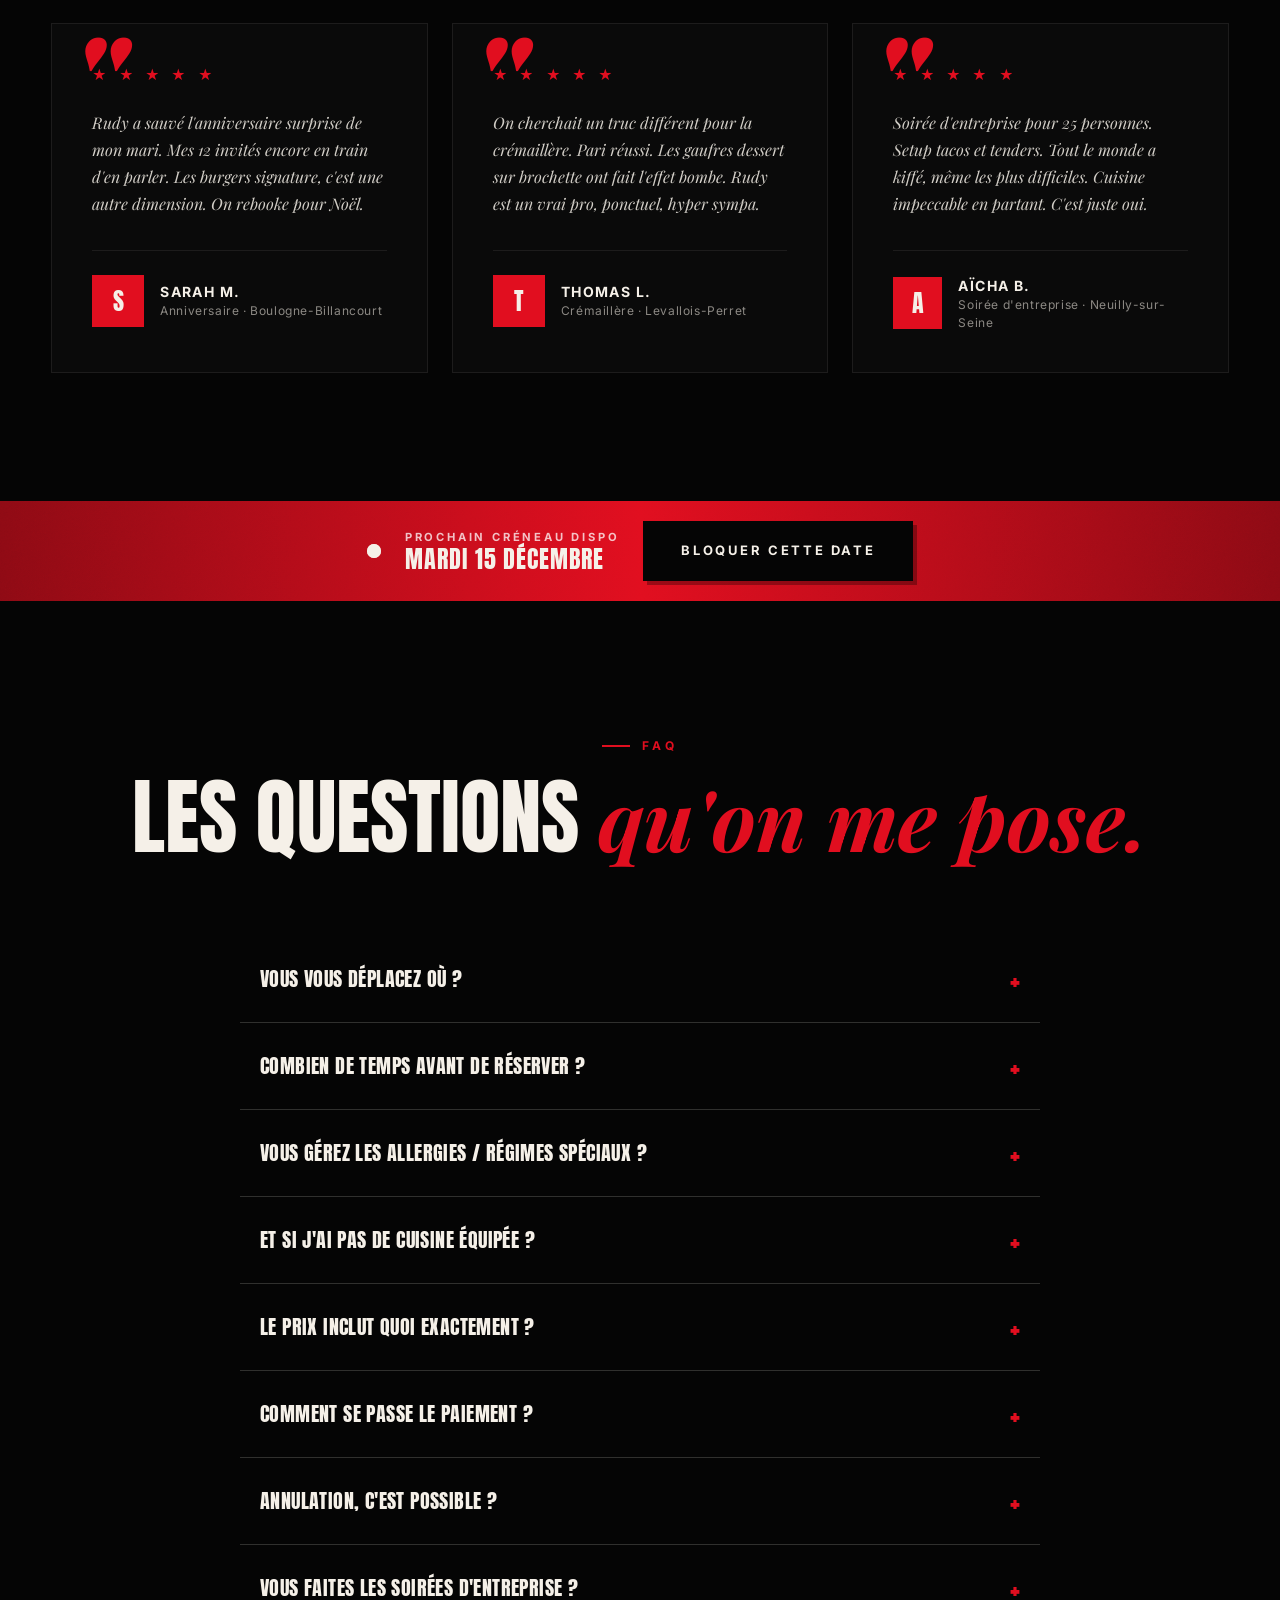
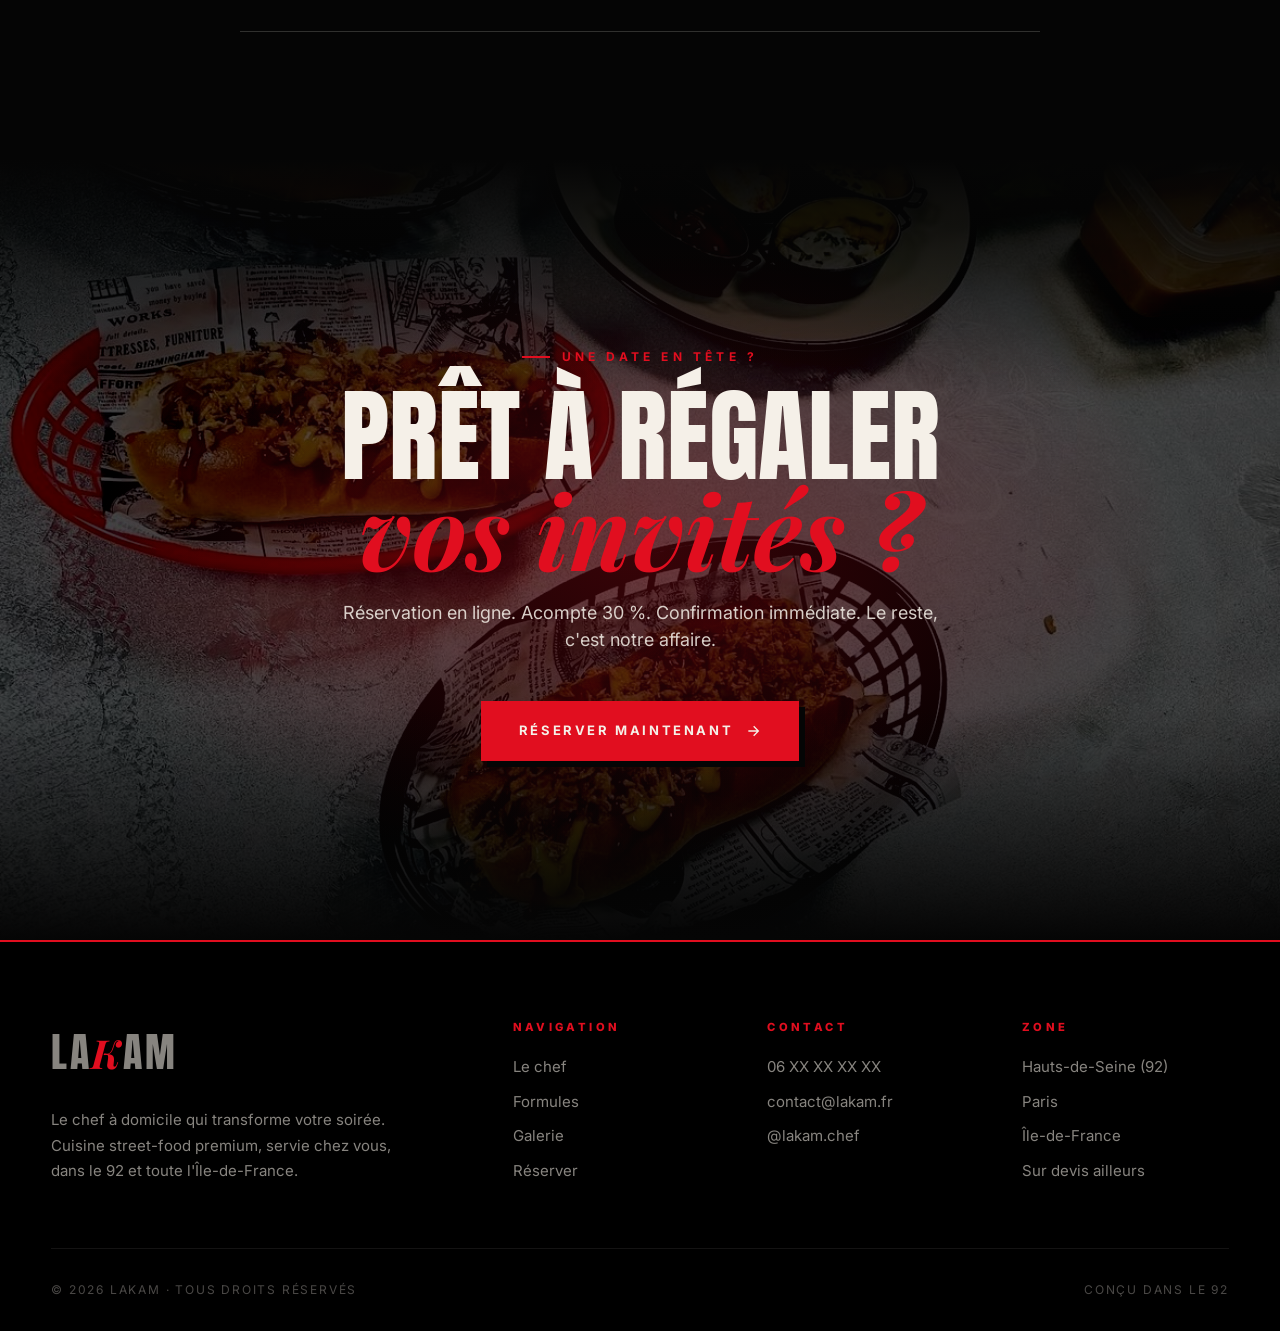
==== commit 4a56a490: "Slow videos 0.5x, add ambient pad + sound toggle button" ====
--- a/index.html
+++ b/index.html
@@ -295,10 +295,14 @@
             preload="metadata"
             autoplay
           ></video>
+          <button class="reel-sound" aria-label="Activer le son">
+            <svg class="icon-muted" viewBox="0 0 24 24" fill="none" stroke="currentColor" stroke-width="2.2"><polygon points="11 5 6 9 2 9 2 15 6 15 11 19 11 5" fill="currentColor"/><line x1="23" y1="9" x2="17" y2="15"/><line x1="17" y1="9" x2="23" y2="15"/></svg>
+            <svg class="icon-unmuted" viewBox="0 0 24 24" fill="none" stroke="currentColor" stroke-width="2.2"><polygon points="11 5 6 9 2 9 2 15 6 15 11 19 11 5" fill="currentColor"/><path d="M19.07 4.93a10 10 0 0 1 0 14.14M15.54 8.46a5 5 0 0 1 0 7.07"/></svg>
+          </button>
           <div class="reel-overlay">
             <div class="reel-meta">
               <span class="reel-tag">Burger Show</span>
-              <span class="reel-duration">0:18</span>
+              <span class="reel-duration">0:38</span>
             </div>
           </div>
         </div>
@@ -314,10 +318,14 @@
             preload="metadata"
             autoplay
           ></video>
+          <button class="reel-sound" aria-label="Activer le son">
+            <svg class="icon-muted" viewBox="0 0 24 24" fill="none" stroke="currentColor" stroke-width="2.2"><polygon points="11 5 6 9 2 9 2 15 6 15 11 19 11 5" fill="currentColor"/><line x1="23" y1="9" x2="17" y2="15"/><line x1="17" y1="9" x2="23" y2="15"/></svg>
+            <svg class="icon-unmuted" viewBox="0 0 24 24" fill="none" stroke="currentColor" stroke-width="2.2"><polygon points="11 5 6 9 2 9 2 15 6 15 11 19 11 5" fill="currentColor"/><path d="M19.07 4.93a10 10 0 0 1 0 14.14M15.54 8.46a5 5 0 0 1 0 7.07"/></svg>
+          </button>
           <div class="reel-overlay">
             <div class="reel-meta">
               <span class="reel-tag">En coulisses</span>
-              <span class="reel-duration">0:18</span>
+              <span class="reel-duration">0:38</span>
             </div>
           </div>
         </div>
--- a/styles.css
+++ b/styles.css
@@ -1751,6 +1751,49 @@
   display: block;
 }
 
+.reel-sound {
+  position: absolute;
+  top: 1rem;
+  right: 1rem;
+  z-index: 3;
+  width: 44px;
+  height: 44px;
+  border-radius: 50%;
+  background: rgba(0, 0, 0, 0.55);
+  backdrop-filter: blur(10px);
+  -webkit-backdrop-filter: blur(10px);
+  border: 1px solid rgba(245, 240, 232, 0.25);
+  color: var(--white);
+  display: flex;
+  align-items: center;
+  justify-content: center;
+  transition: all 0.3s var(--ease-brutal);
+  cursor: pointer;
+}
+
+.reel-sound svg {
+  width: 18px;
+  height: 18px;
+  display: block;
+}
+
+.reel-sound .icon-unmuted { display: none; }
+.reel-sound .icon-muted { display: block; }
+
+.reel-card.sound-on .reel-sound {
+  background: var(--red);
+  border-color: var(--red);
+}
+
+.reel-card.sound-on .reel-sound .icon-unmuted { display: block; }
+.reel-card.sound-on .reel-sound .icon-muted { display: none; }
+
+.reel-sound:hover {
+  background: var(--red);
+  border-color: var(--red);
+  transform: scale(1.08);
+}
+
 .reel-card {
   position: relative;
   display: block;
